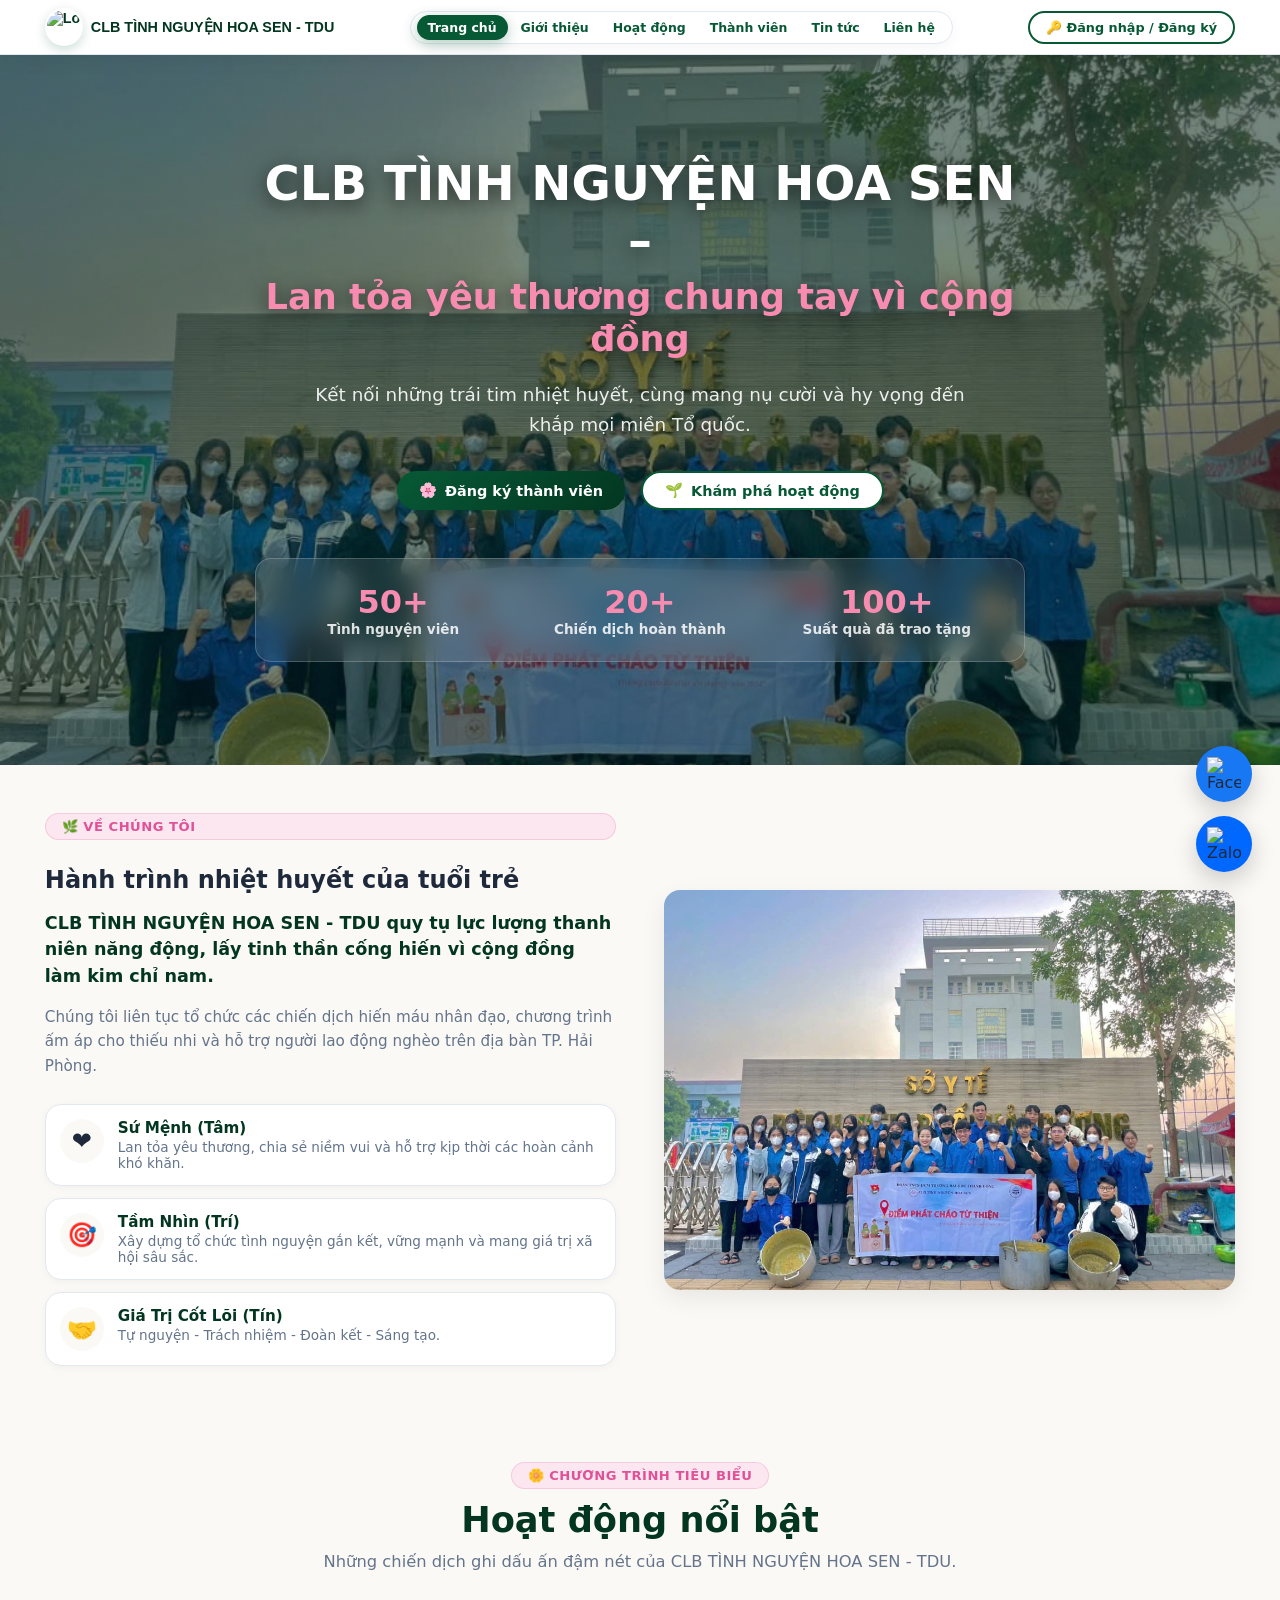
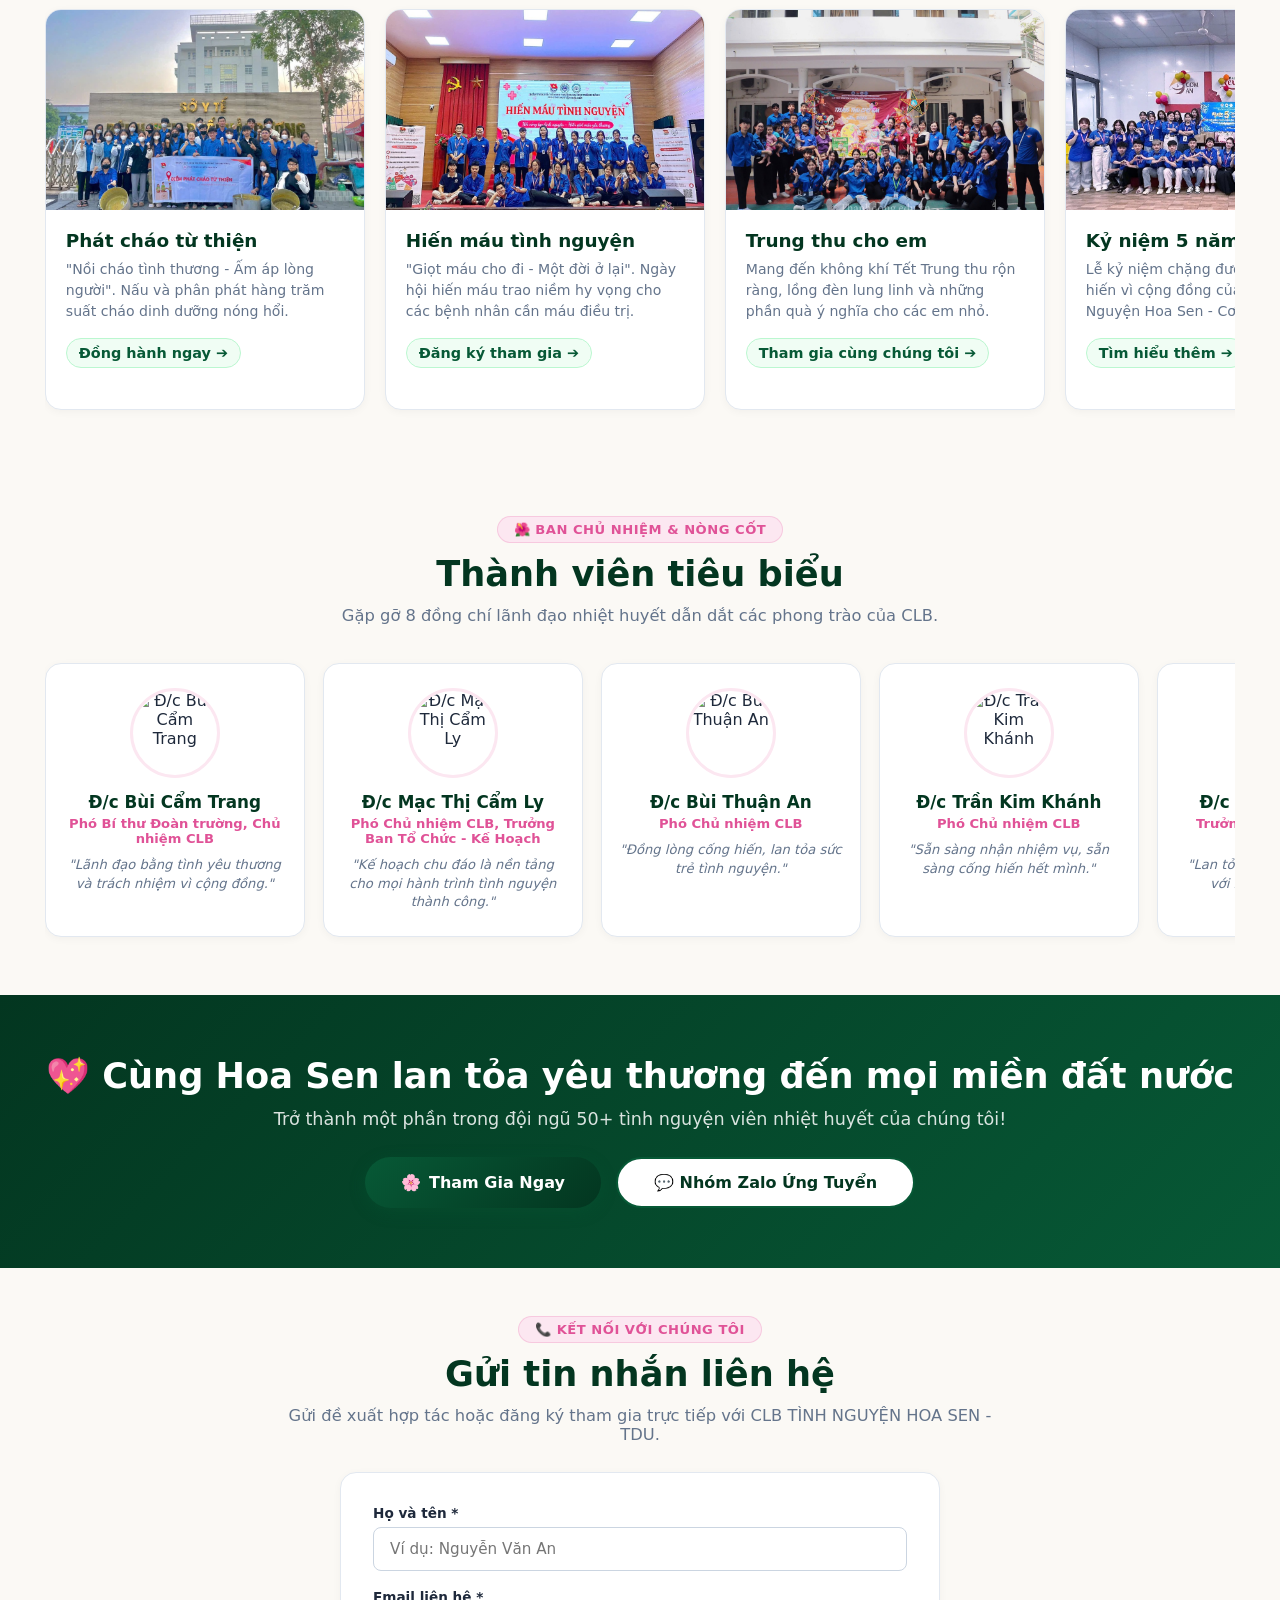
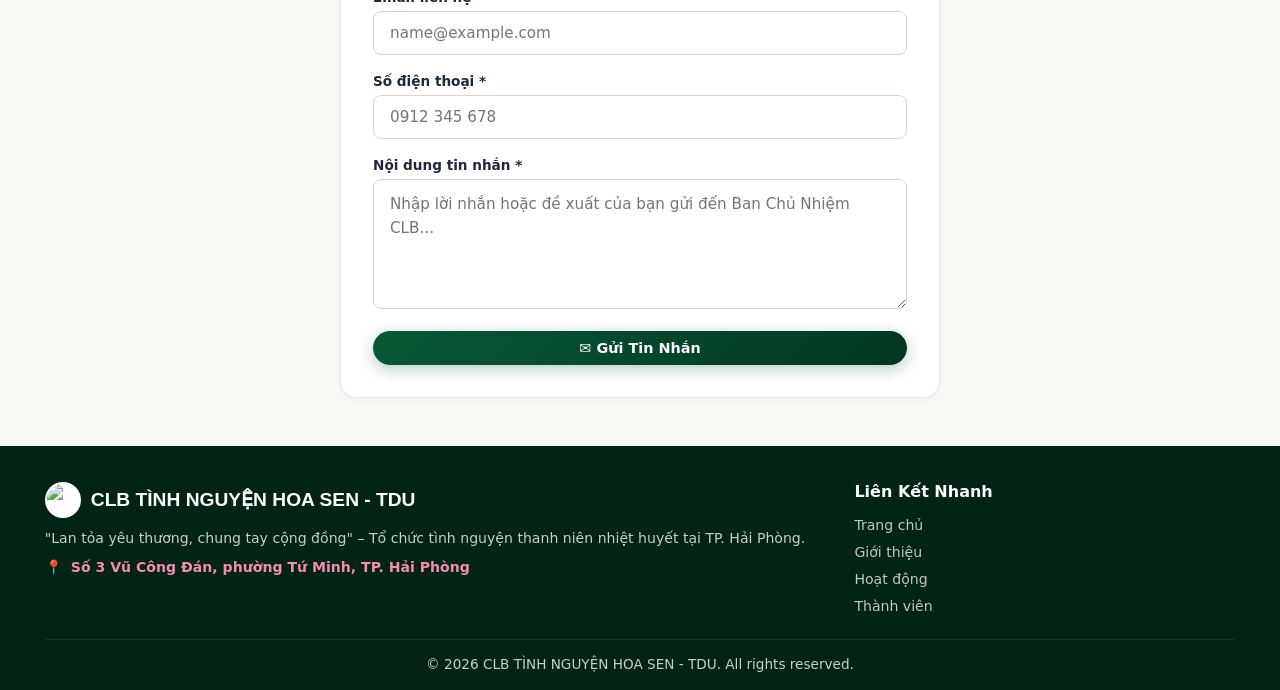
==== index.html @ 6b696013 "Add files via upload" ====
<!DOCTYPE html>
<html lang="vi">
<head>
    <meta charset="UTF-8">
    <meta name="viewport" content="width=device-width, initial-scale=1.0">
    <title>CLB TÌNH NGUYỆN HOA SEN - TDU</title>
    <meta name="description" content="Trang web chính thức của CLB TÌNH NGUYỆN HOA SEN - TDU tại TP. Hải Phòng. Đội ngũ 50+ tình nguyện viên, 20+ chiến dịch hoàn thành, 100+ suất quà trao tặng.">
    <link rel="stylesheet" href="css/style.css">
</head>
<body>

    <!-- ====================================================================
         HEADER (THANH MENU NGANG 100% MÀU TRẮNG TINH KHIẾT)
         ==================================================================== -->
    <header class="header" id="header">
        <div class="container header-container">
            <a href="#hero" class="logo">
                <img src="images/logo.png" alt="Logo CLB Tình Nguyện Hoa Sen" class="logo-img">
                <span class="js-clb-name">CLB TÌNH NGUYỆN HOA SEN - TDU</span>
            </a>

            <!-- Thanh Menu Ngang Màu Trắng Tinh Tế -->
            <nav>
                <ul class="nav-menu">
                    <li><a href="#hero" class="nav-link active">Trang chủ</a></li>
                    <li><a href="#about" class="nav-link">Giới thiệu</a></li>
                    <li><a href="#activities" class="nav-link">Hoạt động</a></li>
                    <li><a href="#members" class="nav-link">Thành viên</a></li>
                    <li><a href="#news" class="nav-link">Tin tức</a></li>
                    <li><a href="#contact" class="nav-link">Liên hệ</a></li>
                    <li class="mobile-login-item" style="display: none;"><a href="javascript:void(0)" class="nav-link js-open-login-modal" style="color: var(--accent-pink);">🔑 Đăng nhập / Đăng ký</a></li>
                </ul>
            </nav>

            <!-- Gộp Nút Đăng nhập góc phải Header -->
            <div class="header-actions">
                <button class="btn btn-secondary" id="openUnifiedLoginBtn">🔑 Đăng nhập / Đăng ký</button>
                <div class="mobile-toggle">☰</div>
            </div>
        </div>
    </header>

    <!-- ====================================================================
         BANNER CHÍNH (HERO CAROUSEL TRƯỢT SANG PHẢI VỚI BỘ 9 ẢNH THỰC TẾ ĐẦY ĐỦ)
         ==================================================================== -->
    <section class="hero" id="hero">
        <div class="banner-carousel">
            <div class="banner-slide active" style="background-image: url('images/banner1.jpg');"></div>
            <div class="banner-slide" style="background-image: url('images/banner2.jpg');"></div>
            <div class="banner-slide" style="background-image: url('images/banner3.jpg');"></div>
            <div class="banner-slide" style="background-image: url('images/banner4.jpg');"></div>
            <div class="banner-slide" style="background-image: url('images/banner5.jpg');"></div>
            <div class="banner-slide" style="background-image: url('images/banner6.jpg');"></div>
            <div class="banner-slide" style="background-image: url('images/banner7.jpg');"></div>
            <div class="banner-slide" style="background-image: url('images/banner8.jpg');"></div>
            <div class="banner-slide" style="background-image: url('images/banner9.jpg');"></div>
        </div>

        <div class="container hero-content">
            <h1 class="hero-title" id="heroTitleDisplay">
                CLB TÌNH NGUYỆN HOA SEN – <span>Lan tỏa yêu thương chung tay vì cộng đồng</span>
            </h1>
            
            <p class="hero-desc" id="heroSubtitleDisplay">
                Kết nối những trái tim nhiệt huyết, cùng mang nụ cười và hy vọng đến khắp mọi miền Tổ quốc.
            </p>

            <div class="hero-actions">
                <button class="btn btn-primary js-open-register">
                    <span>🌸</span> Đăng ký thành viên
                </button>
                <a href="#activities" class="btn btn-secondary">
                    <span>🌱</span> Khám phá hoạt động
                </a>
            </div>

            <!-- Thống kê chính xác -->
            <div class="hero-stats">
                <div class="stat-item">
                    <div class="stat-number" id="statMembersDisplay">50+</div>
                    <div class="stat-label">Tình nguyện viên</div>
                </div>
                <div class="stat-item">
                    <div class="stat-number" id="statCampaignsDisplay">20+</div>
                    <div class="stat-label">Chiến dịch hoàn thành</div>
                </div>
                <div class="stat-item">
                    <div class="stat-number" id="statGiftsDisplay">100+</div>
                    <div class="stat-label">Suất quà đã trao tặng</div>
                </div>
            </div>
        </div>
    </section>

    <!-- ====================================================================
         GIỚI THIỆU CLB (BỘ ẢNH TRƯỢT SANG PHẢI NHƯ BANNER - ĐÃ BỎ LOGO YOUTUBE)
         ==================================================================== -->
    <section class="about" id="about">
        <div class="container">
            <div class="about-grid">
                <div class="about-content">
                    <div class="section-tag">🌿 Về Chúng Tôi</div>
                    <h2 id="aboutTitleDisplay">Hành trình nhiệt huyết của tuổi trẻ</h2>
                    <p class="about-lead" id="aboutLeadDisplay">
                        CLB TÌNH NGUYỆN HOA SEN - TDU quy tụ lực lượng thanh niên năng động, lấy tinh thần cống hiến vì cộng đồng làm kim chỉ nam.
                    </p>
                    <p class="about-text" id="aboutTextDisplay">
                        Chúng tôi liên tục tổ chức các chiến dịch hiến máu nhân đạo, chương trình ấm áp cho thiếu nhi và hỗ trợ người lao động nghèo trên địa bàn TP. Hải Phòng.
                    </p>

                    <div class="values-list" id="aboutValuesList">
                        <div class="value-card">
                            <div class="value-icon">❤️</div>
                            <div>
                                <div class="value-title">Sứ Mệnh (Tâm)</div>
                                <div class="value-desc">Lan tỏa yêu thương, chia sẻ niềm vui và hỗ trợ kịp thời các hoàn cảnh khó khăn.</div>
                            </div>
                        </div>

                        <div class="value-card">
                            <div class="value-icon">🎯</div>
                            <div>
                                <div class="value-title">Tầm Nhìn (Trí)</div>
                                <div class="value-desc">Xây dựng tổ chức tình nguyện gắn kết, vững mạnh và mang giá trị xã hội sâu sắc.</div>
                            </div>
                        </div>

                        <div class="value-card">
                            <div class="value-icon">🤝</div>
                            <div>
                                <div class="value-title">Giá Trị Cốt Lõi (Tín)</div>
                                <div class="value-desc">Tự nguyện - Trách nhiệm - Đoàn kết - Sáng tạo.</div>
                            </div>
                        </div>
                    </div>
                </div>

                <div class="about-media">
                    <div class="media-wrapper">
                        <div class="about-media-slide active" style="background-image: url('images/banner1.jpg');"></div>
                        <div class="about-media-slide" style="background-image: url('images/banner2.jpg');"></div>
                        <div class="about-media-slide" style="background-image: url('images/banner3.jpg');"></div>
                        <div class="about-media-slide" style="background-image: url('images/banner4.jpg');"></div>
                        <div class="about-media-slide" style="background-image: url('images/banner5.jpg');"></div>
                        <div class="about-media-slide" style="background-image: url('images/banner6.jpg');"></div>
                        <div class="about-media-slide" style="background-image: url('images/banner7.jpg');"></div>
                        <div class="about-media-slide" style="background-image: url('images/banner8.jpg');"></div>
                        <div class="about-media-slide" style="background-image: url('images/banner9.jpg');"></div>
                    </div>
                </div>
            </div>
        </div>
    </section>

    <!-- ====================================================================
         HOẠT ĐỘNG NỔI BẬT (TRƯỢT BỎ MŨI TÊN)
         ==================================================================== -->
    <section class="activities" id="activities">
        <div class="container">
            <div class="section-header">
                <div class="section-tag">🌼 Chương Trình Tiêu Biểu</div>
                <h2 class="section-title">Hoạt động nổi bật</h2>
                <p class="section-subtitle">Những chiến dịch ghi dấu ấn đậm nét của CLB TÌNH NGUYỆN HOA SEN - TDU.</p>
            </div>

            <div class="activities-slider-outer">
                <div class="activities-grid-slider" id="activitiesGrid">
                    <div class="activity-card">
                        <div class="card-img-holder">
                            <img src="images/banner1.jpg" alt="Phát cháo từ thiện">
                        </div>
                        <div class="card-body">
                            <h3 class="card-title">Phát cháo từ thiện</h3>
                            <p class="card-text">"Nồi cháo tình thương - Ấm áp lòng người". Nấu và phân phát hàng trăm suất cháo dinh dưỡng nóng hổi.</p>
                            <a href="javascript:void(0)" class="card-link js-open-register">Đồng hành ngay ➔</a>
                        </div>
                    </div>

                    <div class="activity-card">
                        <div class="card-img-holder">
                            <img src="images/banner2.jpg" alt="Hiến máu tình nguyện">
                        </div>
                        <div class="card-body">
                            <h3 class="card-title">Hiến máu tình nguyện</h3>
                            <p class="card-text">"Giọt máu cho đi - Một đời ở lại". Ngày hội hiến máu trao niềm hy vọng cho các bệnh nhân cần máu điều trị.</p>
                            <a href="javascript:void(0)" class="card-link js-open-register">Đăng ký tham gia ➔</a>
                        </div>
                    </div>

                    <div class="activity-card">
                        <div class="card-img-holder">
                            <img src="images/banner3.jpg" alt="Trung thu cho em">
                        </div>
                        <div class="card-body">
                            <h3 class="card-title">Trung thu cho em</h3>
                            <p class="card-text">Mang đến không khí Tết Trung thu rộn ràng, lồng đèn lung linh và những phần quà ý nghĩa cho các em nhỏ.</p>
                            <a href="javascript:void(0)" class="card-link js-open-register">Tham gia cùng chúng tôi ➔</a>
                        </div>
                    </div>

                    <div class="activity-card">
                        <div class="card-img-holder">
                            <img src="images/banner4.jpg" alt="Kỷ niệm 5 năm">
                        </div>
                        <div class="card-body">
                            <h3 class="card-title">Kỷ niệm 5 năm thành lập</h3>
                            <p class="card-text">Lễ kỷ niệm chặng đường 5 năm cống hiến vì cộng đồng của CLB Tình Nguyện Hoa Sen - Cơm An.</p>
                            <a href="javascript:void(0)" class="card-link js-open-register">Tìm hiểu thêm ➔</a>
                        </div>
                    </div>

                    <div class="activity-card">
                        <div class="card-img-holder">
                            <img src="images/banner5.jpg" alt="Hội thảo khoa học">
                        </div>
                        <div class="card-body">
                            <h3 class="card-title">Hội thảo khoa học INCOTEH 2026</h3>
                            <p class="card-text">Đội ngũ tình nguyện viên Hoa Sen hỗ trợ và phục vụ thành công Hội thảo Quốc tế Công nghệ và Sức khỏe số.</p>
                            <a href="javascript:void(0)" class="card-link js-open-register">Xem chi tiết ➔</a>
                        </div>
                    </div>
                </div>
            </div>
        </div>
    </section>

    <!-- ====================================================================
         THÀNH VIÊN CLB (BAN CHỦ NHIỆM - TRƯỢT SANG PHẢI NHƯ BANNER)
         ==================================================================== -->
    <section class="members" id="members">
        <div class="container">
            <div class="section-header">
                <div class="section-tag">🌺 Ban Chủ Nhiệm & Nòng Cốt</div>
                <h2 class="section-title">Thành viên tiêu biểu</h2>
                <p class="section-subtitle">Gặp gỡ 8 đồng chí lãnh đạo nhiệt huyết dẫn dắt các phong trào của CLB.</p>
            </div>

            <div class="slider-wrapper-outer">
                <div class="members-slider" id="membersSlider">
                    <div class="member-card-slide">
                        <div class="member-avatar"><img src="images/pres.jpg" alt="Đ/c Bùi Cẩm Trang"></div>
                        <h3 class="member-name">Đ/c Bùi Cẩm Trang</h3>
                        <div class="member-role">Phó Bí thư Đoàn trường, Chủ nhiệm CLB</div>
                        <p class="member-quote">"Lãnh đạo bằng tình yêu thương và trách nhiệm vì cộng đồng."</p>
                    </div>

                    <div class="member-card-slide">
                        <div class="member-avatar"><img src="images/vpres.jpg" alt="Đ/c Mạc Thị Cẩm Ly"></div>
                        <h3 class="member-name">Đ/c Mạc Thị Cẩm Ly</h3>
                        <div class="member-role">Phó Chủ nhiệm CLB, Trưởng Ban Tổ Chức - Kế Hoạch</div>
                        <p class="member-quote">"Kế hoạch chu đáo là nền tảng cho mọi hành trình tình nguyện thành công."</p>
                    </div>

                    <div class="member-card-slide">
                        <div class="member-avatar"><img src="images/pres.jpg" alt="Đ/c Bùi Thuận An"></div>
                        <h3 class="member-name">Đ/c Bùi Thuận An</h3>
                        <div class="member-role">Phó Chủ nhiệm CLB</div>
                        <p class="member-quote">"Đồng lòng cống hiến, lan tỏa sức trẻ tình nguyện."</p>
                    </div>

                    <div class="member-card-slide">
                        <div class="member-avatar"><img src="images/charity.jpg" alt="Đ/c Trần Kim Khánh"></div>
                        <h3 class="member-name">Đ/c Trần Kim Khánh</h3>
                        <div class="member-role">Phó Chủ nhiệm CLB</div>
                        <p class="member-quote">"Sẵn sàng nhận nhiệm vụ, sẵn sàng cống hiến hết mình."</p>
                    </div>

                    <div class="member-card-slide">
                        <div class="member-avatar"><img src="images/workshop.jpg" alt="Đ/c Lê Thanh Minh"></div>
                        <h3 class="member-name">Đ/c Lê Thanh Minh</h3>
                        <div class="member-role">Trưởng Ban Phong Trào - Truyền Thông</div>
                        <p class="member-quote">"Lan tỏa câu chuyện tử tế đến với hàng triệu trái tim."</p>
                    </div>

                    <div class="member-card-slide">
                        <div class="member-avatar"><img src="images/student.jpg" alt="Đ/c Nguyễn Đức Anh"></div>
                        <h3 class="member-name">Đ/c Nguyễn Đức Anh</h3>
                        <div class="member-role">Trưởng Ban Thể Thao</div>
                        <p class="member-quote">"Rèn luyện thể lực, thắt chặt tinh thần đồng đội nhiệt huyết."</p>
                    </div>

                    <div class="member-card-slide">
                        <div class="member-avatar"><img src="images/env.jpg" alt="Đ/c Trần Thị Nguyên"></div>
                        <h3 class="member-name">Đ/c Trần Thị Nguyên</h3>
                        <div class="member-role">Trưởng Ban Thủ Quỹ - Bán Hàng</div>
                        <p class="member-quote">"Gây quỹ yêu thương từ những sản phẩm nhỏ bé đầy ý nghĩa."</p>
                    </div>

                    <div class="member-card-slide">
                        <div class="member-avatar"><img src="images/vpres.jpg" alt="Đ/c Chu Thị Phúc"></div>
                        <h3 class="member-name">Đ/c Chu Thị Phúc</h3>
                        <div class="member-role">Phụ trách Tài Chính - Ban Thủ Quỹ - Bán Hàng</div>
                        <p class="member-quote">"Minh bạch, cẩn trọng trong từng nguồn quỹ từ thiện."</p>
                    </div>
                </div>
            </div>
        </div>
    </section>

    <!-- ====================================================================
         KÊU GỌI THAM GIA
         ==================================================================== -->
    <section class="cta-banner">
        <div class="container cta-box">
            <h2 class="cta-title">💖 Cùng Hoa Sen lan tỏa yêu thương đến mọi miền đất nước</h2>
            <p class="cta-desc">Trở thành một phần trong đội ngũ 50+ tình nguyện viên nhiệt huyết của chúng tôi!</p>
            <div style="display: flex; gap: 16px; justify-content: center; flex-wrap: wrap;">
                <button class="btn btn-primary btn-cta-lg js-open-register">
                    <span>🌸</span> Tham Gia Ngay
                </button>
                <a href="https://zalo.me/g/jnkxkg639" target="_blank" class="btn btn-secondary btn-cta-lg js-protected-zalo" style="background: #ffffff; color: var(--primary-dark);">
                    💬 Nhóm Zalo Ứng Tuyển
                </a>
            </div>
        </div>
    </section>

    <!-- ====================================================================
         LIÊN HỆ
         ==================================================================== -->
    <section class="contact" id="contact">
        <div class="container">
            <div class="section-header">
                <div class="section-tag">📞 Kết Nối Với Chúng Tôi</div>
                <h2 class="section-title">Gửi tin nhắn liên hệ</h2>
                <p class="section-subtitle">Gửi đề xuất hợp tác hoặc đăng ký tham gia trực tiếp với CLB TÌNH NGUYỆN HOA SEN - TDU.</p>
            </div>

            <div class="contact-grid-single">
                <div class="contact-form-card">
                    <form id="contactForm">
                        <div class="form-group">
                            <label class="form-label" for="contactName">Họ và tên *</label>
                            <input type="text" id="contactName" class="form-input" placeholder="Ví dụ: Nguyễn Văn An" required>
                        </div>

                        <div class="form-group">
                            <label class="form-label" for="contactEmail">Email liên hệ *</label>
                            <input type="email" id="contactEmail" class="form-input" placeholder="name@example.com" required>
                        </div>

                        <div class="form-group">
                            <label class="form-label" for="contactPhone">Số điện thoại *</label>
                            <input type="tel" id="contactPhone" class="form-input" placeholder="0912 345 678" required>
                        </div>

                        <div class="form-group">
                            <label class="form-label" for="contactMessage">Nội dung tin nhắn *</label>
                            <textarea id="contactMessage" name="contactMessage" class="form-textarea" rows="4" placeholder="Nhập lời nhắn hoặc đề xuất của bạn gửi đến Ban Chủ Nhiệm CLB..." required></textarea>
                        </div>

                        <button type="submit" class="btn btn-primary" style="width: 100%;">
                            ✉️ Gửi Tin Nhắn
                        </button>
                    </form>
                </div>
            </div>
        </div>
    </section>

    <!-- ====================================================================
         FOOTER
         ==================================================================== -->
    <footer class="footer">
        <div class="container">
            <div class="footer-grid">
                <div>
                    <div class="footer-logo">
                        <img src="images/logo.png" alt="Logo CLB Tình Nguyện Hoa Sen" class="footer-logo-img">
                        <span class="js-clb-name">CLB TÌNH NGUYỆN HOA SEN - TDU</span>
                    </div>
                    <p style="font-size: 0.88rem; line-height: 1.5;">
                        "Lan tỏa yêu thương, chung tay cộng đồng" – Tổ chức tình nguyện thanh niên nhiệt huyết tại TP. Hải Phòng.
                    </p>
                    <div class="footer-address-box">
                        <span>📍</span>
                        <span class="js-contact-address">Số 3 Vũ Công Đán, phường Tứ Minh, TP. Hải Phòng</span>
                    </div>
                </div>

                <div>
                    <h4 class="footer-heading">Liên Kết Nhanh</h4>
                    <ul class="footer-links">
                        <li><a href="#hero">Trang chủ</a></li>
                        <li><a href="#about">Giới thiệu</a></li>
                        <li><a href="#activities">Hoạt động</a></li>
                        <li><a href="#members">Thành viên</a></li>
                    </ul>
                </div>
            </div>

            <div class="footer-bottom">
                <p>© 2026 CLB TÌNH NGUYỆN HOA SEN - TDU. All rights reserved.</p>
            </div>
        </div>
    </footer>

    <!-- NÚT MẠNG XÃ HỘI TRÒN ĐỘNG CHỨA LOGO FACEBOOK VÀ ZALO CHUẨN XÁC THEO HÌNH ẢNH MẪU -->
    <div class="floating-social-box">
        <!-- LOGO FACEBOOK CHUẨN -->
        <a href="https://www.facebook.com/share/1JYARBM1M1/?mibextid=wwXIfr" target="_blank" class="floating-btn fb js-social-fb" title="Facebook CLB Hoa Sen">
            <img src="images/facebook-logo.svg" alt="Facebook Logo">
            <span class="btn-tooltip">Facebook CLB Hoa Sen</span>
        </a>

        <!-- LOGO ZALO CHUẨN XÁC THEO HÌNH MẪU CHỈ ĐỊNH -->
        <a href="https://zalo.me/g/jnkxkg639" target="_blank" class="floating-btn zalo js-protected-zalo" title="Nhóm Zalo Ứng Tuyển">
            <img src="images/zalo-logo.svg" alt="Zalo Logo">
            <span class="btn-tooltip">Nhóm Zalo Ứng Tuyển CLB</span>
        </a>
    </div>

    <!-- MODAL ĐĂNG NHẬP & ĐĂNG KÝ TÀI KHOẢN -->
    <div class="modal-overlay" id="unifiedLoginModal">
        <div class="modal-box" style="max-width: 440px;">
            <button class="modal-close">&times;</button>
            
            <!-- Tab Switcher -->
            <div style="display: flex; background: #f1f5f9; border-radius: 12px; padding: 4px; margin-bottom: 20px;">
                <button type="button" id="tabLoginBtn" class="account-tab-btn active" style="flex: 1; padding: 8px; font-weight: 700; border: none; border-radius: 8px; cursor: pointer; background: #ffffff; color: var(--primary-dark); box-shadow: 0 2px 6px rgba(0,0,0,0.06);">🔑 Đăng Nhập</button>
                <button type="button" id="tabRegisterAccountBtn" class="account-tab-btn" style="flex: 1; padding: 8px; font-weight: 700; border: none; border-radius: 8px; cursor: pointer; background: transparent; color: var(--text-muted);">📝 Đăng Ký Tài Khoản</button>
            </div>

            <!-- FORM 1: ĐĂNG NHẬP -->
            <form id="unifiedLoginForm">
                <h3 style="font-size: 1.5rem; text-align: center; margin-bottom: 6px;">🔑 Đăng Nhập Hệ Thống</h3>
                <p style="color: var(--text-muted); font-size: 0.85rem; text-align: center; margin-bottom: 20px;">Nhập tài khoản để gửi đơn đăng ký hoặc truy cập Zalo</p>

                <div class="form-group">
                    <label class="form-label">Tên đăng nhập hoặc Email / SĐT *</label>
                    <input type="text" id="accountUser" class="form-input" placeholder="Tên đăng nhập / SĐT..." required>
                </div>
                <div class="form-group" style="margin-bottom: 24px;">
                    <label class="form-label">Mật khẩu *</label>
                    <input type="password" id="accountPass" class="form-input" placeholder="Mật khẩu..." required>
                </div>
                <button type="submit" class="btn btn-primary" style="width: 100%;">🔑 Đăng Nhập Ngay</button>
            </form>

            <!-- FORM 2: ĐĂNG KÝ TÀI KHOẢN MỚI (CẦN TÊN & MẬT KHẨU) -->
            <form id="unifiedCreateAccountForm" style="display: none;">
                <h3 style="font-size: 1.5rem; text-align: center; margin-bottom: 6px;">📝 Đăng Ký Tài Khoản Mới</h3>
                <p style="color: var(--text-muted); font-size: 0.85rem; text-align: center; margin-bottom: 20px;">Tạo tài khoản cá nhân với Họ tên và Mật khẩu</p>

                <div class="form-group">
                    <label class="form-label">Họ và tên người dùng *</label>
                    <input type="text" id="newAccFullName" class="form-input" placeholder="Ví dụ: Nguyễn Văn An" required>
                </div>
                <div class="form-group">
                    <label class="form-label">Tên đăng nhập / Số điện thoại *</label>
                    <input type="text" id="newAccUser" class="form-input" placeholder="Tên đăng nhập hoặc 0912..." required>
                </div>
                <div class="form-group">
                    <label class="form-label">Mật khẩu *</label>
                    <input type="password" id="newAccPass" class="form-input" placeholder="Nhập mật khẩu tự chọn..." required>
                </div>
                <div class="form-group" style="margin-bottom: 24px;">
                    <label class="form-label">Xác nhận mật khẩu *</label>
                    <input type="password" id="newAccPassConfirm" class="form-input" placeholder="Nhập lại mật khẩu..." required>
                </div>
                <button type="submit" class="btn btn-primary" style="width: 100%;">✨ Đăng Ký Tài Khoản</button>
            </form>
        </div>
    </div>

    <!-- MODAL REGISTRATION (ĐÃ BỎ Ô BAN MONG MUỐN, THÊM BANNER ZALO NỔI BẬT) -->
    <div class="modal-overlay" id="registerModal">
        <div class="modal-box">
            <button class="modal-close">&times;</button>
            <h3 style="font-size: 1.8rem; margin-bottom: 4px;">🌸 Đơn Đăng Ký Tình Nguyện Viên</h3>
            <p style="color: var(--text-muted); margin-bottom: 16px;">Gia nhập gia đình CLB TÌNH NGUYỆN HOA SEN - TDU!</p>

            <!-- Banner Zalo Link Nổi Bật -->
            <div style="background: #eff6ff; border: 1.5px solid #93c5fd; border-radius: 12px; padding: 12px 16px; margin-bottom: 20px; display: flex; align-items: center; justify-content: space-between; gap: 12px; flex-wrap: wrap;">
                <div style="font-size: 0.88rem; color: #1e3a8a; font-weight: 700;">
                    💬 Hoặc tham gia trao đổi trực tiếp:
                </div>
                <a href="https://zalo.me/g/jnkxkg639" target="_blank" class="btn btn-primary js-protected-zalo" style="padding: 6px 14px; font-size: 0.85rem; background: #0068ff; box-shadow: 0 4px 12px rgba(0,104,255,0.3);">
                    👉 Nhóm Zalo Ứng Tuyển
                </a>
            </div>

            <form id="registerForm">
                <div class="form-group">
                    <label class="form-label">Họ và tên *</label>
                    <input type="text" id="regName" class="form-input" placeholder="Ví dụ: Nguyễn Văn An" required>
                </div>
                <div style="display: grid; grid-template-columns: 1fr 1fr; gap: 14px;">
                    <div class="form-group">
                        <label class="form-label">Mã sinh viên</label>
                        <input type="text" id="regStudentId" class="form-input" placeholder="SV2026">
                    </div>
                    <div class="form-group">
                        <label class="form-label">Số điện thoại *</label>
                        <input type="tel" id="regPhone" class="form-input" placeholder="0912 345 678" required>
                    </div>
                </div>
                <div class="form-group">
                    <label class="form-label">Email *</label>
                    <input type="email" id="regEmail" class="form-input" placeholder="an@email.com" required>
                </div>
                <div class="form-group">
                    <label class="form-label">Trường / Chuyên ngành</label>
                    <input type="text" id="regUniversity" class="form-input" placeholder="Trường ĐH Hải Phòng...">
                </div>
                <div class="form-group">
                    <label class="form-label">Ghi chú / Đề xuất</label>
                    <textarea id="regMotivation" class="form-textarea" style="min-height: 90px;" placeholder="Ghi chú thêm về bản thân hoặc nguyện vọng..."></textarea>
                </div>
                <button type="submit" class="btn btn-primary" style="width: 100%;">🌸 Gửi Đăng Ký (Gửi Ban Chủ Nhiệm)</button>
            </form>
        </div>
    </div>

    <script src="js/main.js"></script>
</body>
</html>
---- css/style.css ----
/* ====================================================================
   CLB TÌNH NGUYỆN HOA SEN - MASTER CSS SYSTEM (FIXED STICKY ADMIN SIDEBAR)
   ==================================================================== */

:root {
    --primary: #075936;
    --primary-light: #0d8a54;
    --primary-dark: #033620;
    --accent-pink: #e05297;
    --accent-pink-soft: #fce7f1;
    --accent-yellow: #f59e0b;
    --bg-light: #fbf9f5;
    --text-dark: #1e293b;
    --text-muted: #64748b;
    --white: #ffffff;
    --shadow-sm: 0 2px 8px rgba(0, 0, 0, 0.04);
    --shadow-md: 0 8px 24px rgba(0, 0, 0, 0.08);
    --shadow-lg: 0 16px 40px rgba(0, 0, 0, 0.12);
    --radius-sm: 8px;
    --radius-md: 16px;
    --radius-lg: 24px;
    --radius-full: 9999px;
    --transition: all 0.25s cubic-bezier(0.16, 1, 0.3, 1);
}

* {
    margin: 0;
    padding: 0;
    box-sizing: border-box;
    -webkit-tap-highlight-color: transparent;
}

html {
    scroll-behavior: smooth;
    font-family: 'Inter', system-ui, -apple-system, sans-serif;
    color: var(--text-dark);
    background-color: var(--bg-light);
}

body {
    overflow-x: hidden;
}

a { text-decoration: none; color: inherit; transition: var(--transition); touch-action: manipulation; }
button, input, select, textarea { font-family: inherit; touch-action: manipulation; }

/* CÁCH LỀ 2 BÊN NGHỆ THUẬT LÂN CẬN 2CM LỰA CHỌN LINH HOẠT */
.container { max-width: 100%; margin: 0 auto; padding: 0 max(16px, min(2cm, 3.5vw)); }

/* NGĂN CÁCH CÁC DANH MỤC */
section { margin: 0 !important; padding: 48px 0; border: none; }
.section-header { text-align: center; max-width: 720px; margin: 0 auto 28px auto; }
.section-tag { display: inline-flex; align-items: center; gap: 8px; padding: 5px 16px; background: var(--accent-pink-soft); color: var(--accent-pink); border-radius: var(--radius-full); font-size: 0.82rem; font-weight: 700; letter-spacing: 0.5px; text-transform: uppercase; margin-bottom: 10px; border: 1px solid rgba(224, 82, 151, 0.2); }
.section-title { font-size: 2.2rem; font-weight: 800; margin-bottom: 12px; color: var(--primary-dark); }
.section-subtitle { font-size: 1.02rem; color: var(--text-muted); }

/* PURE WHITE HEADER NAVBAR - STRICTLY 1 SINGLE HORIZONTAL LINE */
.header {
    position: fixed;
    top: 0;
    left: 0;
    width: 100%;
    z-index: 1000;
    padding: 8px 0;
    background: #ffffff !important;
    box-shadow: 0 4px 20px rgba(0, 0, 0, 0.06);
    border-bottom: 1px solid #e2e8f0;
    transition: var(--transition);
}

.header.scrolled {
    background: #ffffff !important;
    box-shadow: 0 4px 24px rgba(0, 0, 0, 0.08);
    padding: 6px 0;
}

.header-container {
    display: flex;
    align-items: center;
    justify-content: space-between;
    flex-wrap: nowrap;
    white-space: nowrap;
    gap: 12px;
    padding-left: max(16px, min(2cm, 3.5vw));
    padding-right: max(16px, min(2cm, 3.5vw));
    max-width: 100%;
    width: 100%;
}

.logo {
    display: flex;
    align-items: center;
    gap: 8px;
    font-family: 'Outfit', sans-serif;
    font-weight: 800;
    font-size: clamp(0.9rem, 1.1vw, 1.15rem);
    color: var(--primary-dark);
    white-space: nowrap;
    flex-shrink: 0;
}

.logo-img {
    width: 38px;
    height: 38px;
    object-fit: contain;
    border-radius: 50%;
    background: #ffffff;
    padding: 2px;
    box-shadow: 0 4px 12px rgba(7, 89, 54, 0.2);
    transition: var(--transition);
}

.logo:hover .logo-img { transform: scale(1.08) rotate(5deg); }

/* Pure White Menu Container - 1 Single Horizontal Line */
.nav-menu {
    display: flex;
    align-items: center;
    gap: 2px;
    list-style: none;
    background: #ffffff !important;
    padding: 3px 6px;
    border-radius: var(--radius-full);
    border: 1.5px solid #e2e8f0;
    box-shadow: 0 4px 16px rgba(0, 0, 0, 0.04);
    flex-wrap: nowrap;
    white-space: nowrap;
}

.nav-link {
    font-weight: 700;
    font-size: clamp(0.78rem, 0.9vw, 0.88rem);
    color: var(--primary);
    padding: 5px 11px;
    border-radius: var(--radius-full);
    transition: var(--transition);
    display: block;
    white-space: nowrap;
}

.nav-link:hover, .nav-link.active {
    background: var(--primary);
    color: #ffffff !important;
    box-shadow: 0 4px 14px rgba(7, 89, 54, 0.3);
}

.header-actions {
    display: flex;
    align-items: center;
    gap: 8px;
    flex-shrink: 0;
    white-space: nowrap;
    z-index: 10;
}

.header-actions .btn {
    padding: 7px 16px;
    font-size: clamp(0.8rem, 0.88vw, 0.88rem);
}

/* BUTTON ACTIVE PRESS ANIMATION (RESPONSIVE 1-TOUCH) */
.btn { 
    display: inline-flex; 
    align-items: center; 
    justify-content: center; 
    gap: 8px; 
    padding: 9px 22px; 
    font-size: 0.9rem; 
    font-weight: 700; 
    border-radius: var(--radius-full); 
    border: none; 
    cursor: pointer; 
    transition: var(--transition); 
    white-space: nowrap; 
    user-select: none;
    touch-action: manipulation;
    will-change: transform;
}

.btn:active {
    transform: scale(0.95) !important;
}

.btn-primary { background: linear-gradient(135deg, var(--primary) 0%, var(--primary-dark) 100%); color: #ffffff; box-shadow: 0 4px 16px rgba(7, 89, 54, 0.3); }
.btn-primary:hover { transform: translateY(-2px); box-shadow: 0 8px 24px rgba(7, 89, 54, 0.4); }
.btn-secondary { background: #ffffff; color: var(--primary); border: 2px solid var(--primary); }
.btn-secondary:hover { background: var(--primary); color: #ffffff; }

.mobile-toggle { display: none; font-size: 1.5rem; cursor: pointer; color: var(--primary-dark); }

/* HERO CAROUSEL */
.hero {
    position: relative;
    min-height: 85vh;
    display: flex;
    align-items: center;
    padding-top: 100px;
    overflow: hidden;
    background: #032415;
}

.banner-carousel {
    position: absolute;
    top: 0;
    left: 0;
    width: 100%;
    height: 100%;
    z-index: 1;
}

.banner-slide {
    position: absolute;
    top: 0;
    left: 0;
    width: 100%;
    height: 100%;
    background-size: cover;
    background-position: center;
    opacity: 0;
    transform: scale(1.05);
    transition: opacity 1.2s ease-in-out, transform 1.2s ease-in-out;
}

.banner-slide.active {
    opacity: 0.45;
    transform: scale(1);
}

.hero-content {
    position: relative;
    z-index: 2;
    color: #ffffff;
    max-width: 860px;
    margin: 0 auto;
    text-align: center;
}

.hero-title {
    font-size: 3rem;
    font-weight: 800;
    line-height: 1.2;
    margin-bottom: 20px;
    text-shadow: 0 4px 20px rgba(0, 0, 0, 0.6);
}

.hero-title span {
    color: #f78bb0;
    display: block;
    font-size: 2.2rem;
    font-weight: 700;
    margin-top: 6px;
}

.hero-desc {
    font-size: 1.15rem;
    line-height: 1.6;
    margin-bottom: 32px;
    color: rgba(255, 255, 255, 0.9);
    max-width: 700px;
    margin-left: auto;
    margin-right: auto;
}

.hero-actions {
    display: flex;
    gap: 16px;
    justify-content: center;
    margin-bottom: 48px;
}

.hero-stats {
    display: grid;
    grid-template-columns: repeat(3, 1fr);
    gap: 20px;
    background: rgba(255, 255, 255, 0.1);
    backdrop-filter: blur(12px);
    padding: 24px;
    border-radius: var(--radius-md);
    border: 1px solid rgba(255, 255, 255, 0.2);
}

.stat-number {
    font-size: 2rem;
    font-weight: 800;
    color: #f78bb0;
}

.stat-label {
    font-size: 0.85rem;
    color: rgba(255, 255, 255, 0.85);
    font-weight: 600;
}

/* ABOUT SECTION CAROUSEL */
.about-grid {
    display: grid;
    grid-template-columns: 1fr 1fr;
    gap: 48px;
    align-items: center;
}

.about-content {
    display: flex;
    flex-direction: column;
    gap: 16px;
}

.about-lead { font-size: 1.1rem; font-weight: 700; color: var(--primary-dark); line-height: 1.5; }
.about-text { font-size: 0.95rem; color: var(--text-muted); line-height: 1.6; }

.values-list {
    display: flex;
    flex-direction: column;
    gap: 12px;
    margin-top: 10px;
}

.value-card {
    display: flex;
    align-items: flex-start;
    gap: 14px;
    padding: 14px;
    background: #ffffff;
    border-radius: var(--radius-md);
    box-shadow: var(--shadow-sm);
    border: 1px solid #e2e8f0;
}

.value-icon {
    font-size: 1.5rem;
    background: var(--bg-light);
    width: 44px;
    height: 44px;
    border-radius: 50%;
    display: flex;
    align-items: center;
    justify-content: center;
    flex-shrink: 0;
}

.value-title { font-weight: 700; color: var(--primary-dark); font-size: 0.95rem; }
.value-desc { font-size: 0.85rem; color: var(--text-muted); margin-top: 2px; }

.about-media {
    position: relative;
    border-radius: var(--radius-md);
    overflow: hidden;
    height: 400px;
    box-shadow: var(--shadow-md);
}

.media-wrapper {
    width: 100%;
    height: 100%;
    position: relative;
}

.about-media-slide {
    position: absolute;
    top: 0;
    left: 0;
    width: 100%;
    height: 100%;
    background-size: cover;
    background-position: center;
    opacity: 0;
    transition: opacity 1s ease-in-out;
}

.about-media-slide.active { opacity: 1; }

/* ACTIVITIES SLIDER */
.activities-slider-outer {
    overflow: hidden;
    padding: 10px 0;
}

.activities-grid-slider {
    display: flex;
    gap: 20px;
    transition: transform 0.6s ease-in-out;
}

.activity-card {
    min-width: 320px;
    width: 320px;
    background: #ffffff;
    border-radius: var(--radius-md);
    overflow: hidden;
    box-shadow: var(--shadow-sm);
    border: 1px solid #e2e8f0;
    transition: var(--transition);
}

.activity-card:hover {
    transform: translateY(-6px);
    box-shadow: var(--shadow-md);
}

.card-img-holder {
    height: 200px;
    overflow: hidden;
}

.card-img-holder img {
    width: 100%;
    height: 100%;
    object-fit: cover;
    transition: var(--transition);
}

.activity-card:hover .card-img-holder img { transform: scale(1.08); }
.card-body { padding: 20px; }
.card-title { font-size: 1.15rem; font-weight: 700; margin-bottom: 8px; color: var(--primary-dark); }
.card-text { font-size: 0.88rem; color: var(--text-muted); line-height: 1.5; margin-bottom: 16px; }

.card-link { 
    font-weight: 700; 
    font-size: 0.9rem; 
    color: var(--primary); 
    display: inline-flex; 
    align-items: center; 
    gap: 6px; 
    cursor: pointer !important;
    user-select: none;
    touch-action: manipulation;
    padding: 6px 12px;
    border-radius: 20px;
    background: #f0fdf4;
    border: 1px solid #bbf7d0;
    transition: var(--transition);
}

.card-link:hover {
    background: var(--primary);
    color: #ffffff !important;
    transform: translateX(4px);
}

.card-link:active {
    transform: scale(0.94) !important;
}

/* MEMBERS SLIDER */
.slider-wrapper-outer { overflow: hidden; padding: 10px 0; }
.members-slider { display: flex; gap: 18px; transition: transform 0.6s ease-in-out; }
.member-card-slide { min-width: 260px; width: 260px; background: #ffffff; padding: 24px 18px; border-radius: var(--radius-md); border: 1px solid #e2e8f0; text-align: center; box-shadow: var(--shadow-sm); }
.member-avatar { width: 90px; height: 90px; border-radius: 50%; margin: 0 auto 14px auto; overflow: hidden; border: 3px solid var(--accent-pink-soft); }
.member-avatar img { width: 100%; height: 100%; object-fit: cover; }
.member-name { font-size: 1.05rem; font-weight: 700; color: var(--primary-dark); margin-bottom: 4px; }
.member-role { font-size: 0.82rem; font-weight: 600; color: var(--accent-pink); margin-bottom: 10px; }
.member-quote { font-size: 0.82rem; font-style: italic; color: var(--text-muted); line-height: 1.4; }

/* CTA BANNER */
.cta-banner { background: linear-gradient(135deg, var(--primary-dark) 0%, var(--primary) 100%); padding: 60px 0; color: #ffffff; text-align: center; }
.cta-title { font-size: 2.2rem; font-weight: 800; margin-bottom: 12px; }
.cta-desc { font-size: 1.1rem; color: rgba(255, 255, 255, 0.85); margin-bottom: 28px; }
.btn-cta-lg { padding: 14px 36px; font-size: 1rem; }

/* CONTACT & FORM FOCUS STYLING */
.contact-grid-single { max-width: 600px; margin: 0 auto; position: relative; z-index: 10; }
.contact-form-card { background: #ffffff; padding: 32px; border-radius: var(--radius-md); border: 1px solid #e2e8f0; box-shadow: var(--shadow-sm); position: relative; z-index: 10; }
.form-group { margin-bottom: 18px; text-align: left; position: relative; z-index: 10; }
.form-label { display: block; font-size: 0.85rem; font-weight: 700; margin-bottom: 6px; color: var(--text-dark); }
.form-input, .form-textarea, .form-select { 
    width: 100%; 
    padding: 12px 16px; 
    border: 1.5px solid #cbd5e1; 
    border-radius: var(--radius-sm); 
    font-size: 0.95rem; 
    color: #1e293b !important;
    background-color: #ffffff !important;
    transition: var(--transition); 
    cursor: text !important;
    pointer-events: auto !important;
    position: relative;
    z-index: 10;
}
.form-input:focus, .form-textarea:focus, .form-select:focus { 
    border-color: var(--primary) !important; 
    outline: none !important; 
    box-shadow: 0 0 0 4px rgba(7, 89, 54, 0.18) !important; 
    background-color: #ffffff !important;
}
.form-textarea { 
    min-height: 130px !important; 
    resize: vertical !important; 
    line-height: 1.6 !important;
}

/* FLOATING SOCIAL BUTTONS */
.floating-social-box { position: fixed; bottom: 28px; right: 28px; z-index: 999; display: flex; flex-direction: column; gap: 14px; }
.floating-btn { width: 56px; height: 56px; border-radius: 50%; display: flex; align-items: center; justify-content: center; box-shadow: 0 8px 24px rgba(0,0,0,0.2); transition: var(--transition); position: relative; }
.floating-btn img { width: 34px; height: 34px; object-fit: contain; }
.floating-btn.fb { background: #1877f2; animation: pulseGlowFb 2s infinite; }
.floating-btn.zalo { background: #0068ff; animation: pulseGlowZalo 2s infinite; }
.floating-btn:hover { transform: scale(1.12) translateY(-4px); }

.btn-tooltip {
    position: absolute;
    right: 68px;
    top: 50%;
    transform: translateY(-50%);
    background: rgba(15, 23, 42, 0.9);
    color: #ffffff;
    padding: 6px 12px;
    border-radius: 8px;
    font-size: 0.8rem;
    font-weight: 600;
    white-space: nowrap;
    opacity: 0;
    pointer-events: none;
    transition: var(--transition);
}

.floating-btn:hover .btn-tooltip { opacity: 1; right: 74px; }

@keyframes pulseGlowFb { 0% { box-shadow: 0 0 0 0 rgba(24, 119, 242, 0.6); } 70% { box-shadow: 0 0 0 16px rgba(24, 119, 242, 0); } 100% { box-shadow: 0 0 0 0 rgba(24, 119, 242, 0); } }
@keyframes pulseGlowZalo { 0% { box-shadow: 0 0 0 0 rgba(0, 104, 255, 0.6); } 70% { box-shadow: 0 0 0 16px rgba(0, 104, 255, 0); } 100% { box-shadow: 0 0 0 0 rgba(0, 104, 255, 0); } }

/* FOOTER */
.footer { background: #022415; color: rgba(255, 255, 255, 0.78); padding: 36px 0 18px 0; }
.footer-grid { display: grid; grid-template-columns: 2fr 1fr; gap: 48px; margin-bottom: 24px; }
.footer-logo { display: flex; align-items: center; gap: 10px; font-family: 'Outfit', sans-serif; font-size: 1.2rem; font-weight: 800; color: #ffffff; margin-bottom: 10px; }
.footer-logo-img { width: 36px; height: 36px; object-fit: contain; border-radius: 50%; background: #ffffff; padding: 2px; }
.footer-address-box { display: flex; align-items: flex-start; gap: 8px; margin-top: 10px; color: #f78bb0; font-size: 0.88rem; font-weight: 600; text-wrap: pretty; }
.footer-heading { font-size: 1rem; font-weight: 700; color: #ffffff; margin-bottom: 14px; }
.footer-links { list-style: none; display: flex; flex-direction: column; gap: 8px; }
.footer-links a { color: rgba(255, 255, 255, 0.75); font-size: 0.88rem; }
.footer-bottom { padding-top: 16px; border-top: 1px solid rgba(255, 255, 255, 0.08); text-align: center; font-size: 0.85rem; }

/* GPU ACCELERATED SMOOTH MODALS */
.modal-overlay { 
    position: fixed; 
    top: 0; 
    left: 0; 
    width: 100%; 
    height: 100%; 
    background: rgba(0, 0, 0, 0.65); 
    backdrop-filter: blur(8px); 
    z-index: 2000; 
    display: flex; 
    align-items: center; 
    justify-content: center; 
    opacity: 0; 
    visibility: hidden;
    pointer-events: none; 
    transition: opacity 0.25s cubic-bezier(0.16, 1, 0.3, 1), visibility 0.25s cubic-bezier(0.16, 1, 0.3, 1); 
    padding: 20px; 
    will-change: opacity, visibility;
}

.modal-overlay.active { 
    opacity: 1; 
    visibility: visible;
    pointer-events: auto; 
}

.modal-box { 
    background: #ffffff; 
    width: 100%; 
    max-width: 560px; 
    max-height: 90vh; 
    overflow-y: auto; 
    border-radius: var(--radius-md); 
    padding: 30px; 
    position: relative; 
    transform: scale(0.94) translateY(12px); 
    transition: transform 0.25s cubic-bezier(0.16, 1, 0.3, 1), opacity 0.25s cubic-bezier(0.16, 1, 0.3, 1); 
    box-shadow: var(--shadow-lg); 
    will-change: transform, opacity;
}

.modal-overlay.active .modal-box { 
    transform: scale(1) translateY(0); 
}

.modal-close { position: absolute; top: 18px; right: 18px; width: 32px; height: 32px; background: var(--bg-light); border: none; border-radius: 50%; font-size: 1.1rem; cursor: pointer; display: flex; align-items: center; justify-content: center; }

/* ADMIN PAGE STYLES - STICKY PINNED LEFT SIDEBAR MENU */
.admin-body { 
    display: flex; 
    min-height: 100vh; 
    background: #f6f3ee; 
    font-family: 'Inter', sans-serif; 
    color: #1e293b; 
    align-items: stretch;
}

.admin-sidebar { 
    width: 260px; 
    background: #1a0f14; 
    color: #ffffff; 
    flex-shrink: 0; 
    display: flex; 
    flex-direction: column; 
    padding: 24px 0; 
    position: sticky;
    top: 0;
    height: 100vh;
    overflow-y: auto;
    z-index: 100;
    box-shadow: 4px 0 20px rgba(0, 0, 0, 0.15);
}

.admin-brand { padding: 0 24px 24px 24px; border-bottom: 1px solid rgba(255,255,255,0.08); margin-bottom: 20px; }
.admin-brand-title { font-family: 'Outfit', sans-serif; font-size: 1.25rem; font-weight: 800; color: #f78bb0; }
.admin-nav { list-style: none; display: flex; flex-direction: column; gap: 4px; }
.admin-nav-item { padding: 14px 24px; color: rgba(255,255,255,0.7); display: flex; align-items: center; gap: 14px; font-weight: 600; font-size: 0.95rem; cursor: pointer; transition: var(--transition); }
.admin-nav-item:hover, .admin-nav-item.active { background: rgba(255,255,255,0.08); color: #f78bb0; border-left: 4px solid var(--accent-pink); }

.admin-main { 
    flex-grow: 1; 
    padding: 32px 40px; 
    min-height: 100vh;
    overflow-y: auto; 
}

.admin-topbar { display: flex; justify-content: space-between; align-items: center; margin-bottom: 32px; }
.admin-page-title { font-size: 1.8rem; font-weight: 800; color: #1e293b; }
.server-status { display: flex; align-items: center; gap: 8px; font-size: 0.88rem; font-weight: 600; color: #64748b; background: #ffffff; padding: 8px 16px; border-radius: 20px; box-shadow: 0 2px 8px rgba(0,0,0,0.04); }
.admin-card { background: #ffffff; border-radius: 18px; padding: 32px; box-shadow: 0 4px 20px rgba(0,0,0,0.03); margin-bottom: 32px; }
.admin-card-header { display: flex; justify-content: space-between; align-items: center; margin-bottom: 24px; }
.admin-card-title { font-size: 1.3rem; font-weight: 800; color: #1e293b; }

.admin-table { width: 100%; border-collapse: collapse; text-align: left; font-size: 0.92rem; }
.admin-table th { background: #faf8f5; padding: 14px 18px; font-weight: 700; color: #64748b; font-size: 0.82rem; text-transform: uppercase; border-bottom: 1px solid #e2e8f0; }
.admin-table td { padding: 16px 18px; border-bottom: 1px solid #f1f5f9; vertical-align: middle; }
.status-badge { padding: 4px 12px; border-radius: 14px; font-size: 0.8rem; font-weight: 700; display: inline-block; }
.status-badge.in-stock { background: #dcfce7; color: #166534; }
.status-badge.hidden { background: #fee2e2; color: #991b1b; }
.status-badge.status-sale { background: #fef3c7; color: #92400e; }

.btn-action-edit { background: #ffffff; border: 1.5px solid #cbd5e1; border-radius: 20px; padding: 6px 16px; font-weight: 700; font-size: 0.82rem; cursor: pointer; margin-right: 6px; }
.btn-action-hide { background: #991b1b; color: #ffffff; border: none; border-radius: 20px; padding: 6px 16px; font-weight: 700; font-size: 0.82rem; cursor: pointer; }
.btn-action-delete { background: #ef4444; color: #ffffff; border: none; border-radius: 20px; padding: 6px 16px; font-weight: 700; font-size: 0.82rem; cursor: pointer; }
.btn-action-add { background: #230b17; color: #ffffff; border-radius: 24px; padding: 10px 22px; font-weight: 700; border: none; cursor: pointer; }

/* TOAST */
.toast-container { position: fixed; bottom: 24px; right: 24px; z-index: 3000; display: flex; flex-direction: column; gap: 10px; }
.toast { background: #ffffff; border-left: 4px solid var(--primary); padding: 14px 18px; border-radius: var(--radius-sm); box-shadow: var(--shadow-lg); display: flex; align-items: center; gap: 12px; min-width: 280px; }
.toast.success { border-left-color: #10b981; }

@media (max-width: 992px) {
    .container { padding: 0 20px; }
    .about-grid { grid-template-columns: 1fr; }
    .footer-grid { grid-template-columns: 1fr; }
    .hero-title { font-size: 2.4rem; }
    .admin-body { flex-direction: column; }
    .admin-sidebar { width: 100%; height: auto; position: relative; }
}
@media (max-width: 768px) {
    .container { padding: 0 16px; }
    .nav-menu { position: fixed; top: 60px; left: -100%; width: 100%; height: calc(100vh - 60px); background: #ffffff; flex-direction: column; justify-content: center; transition: var(--transition); border-radius: 0; gap: 16px; padding: 24px; }
    .nav-menu.active { left: 0; }
    .mobile-toggle { display: block; }
    .hero-stats { grid-template-columns: 1fr; }
}
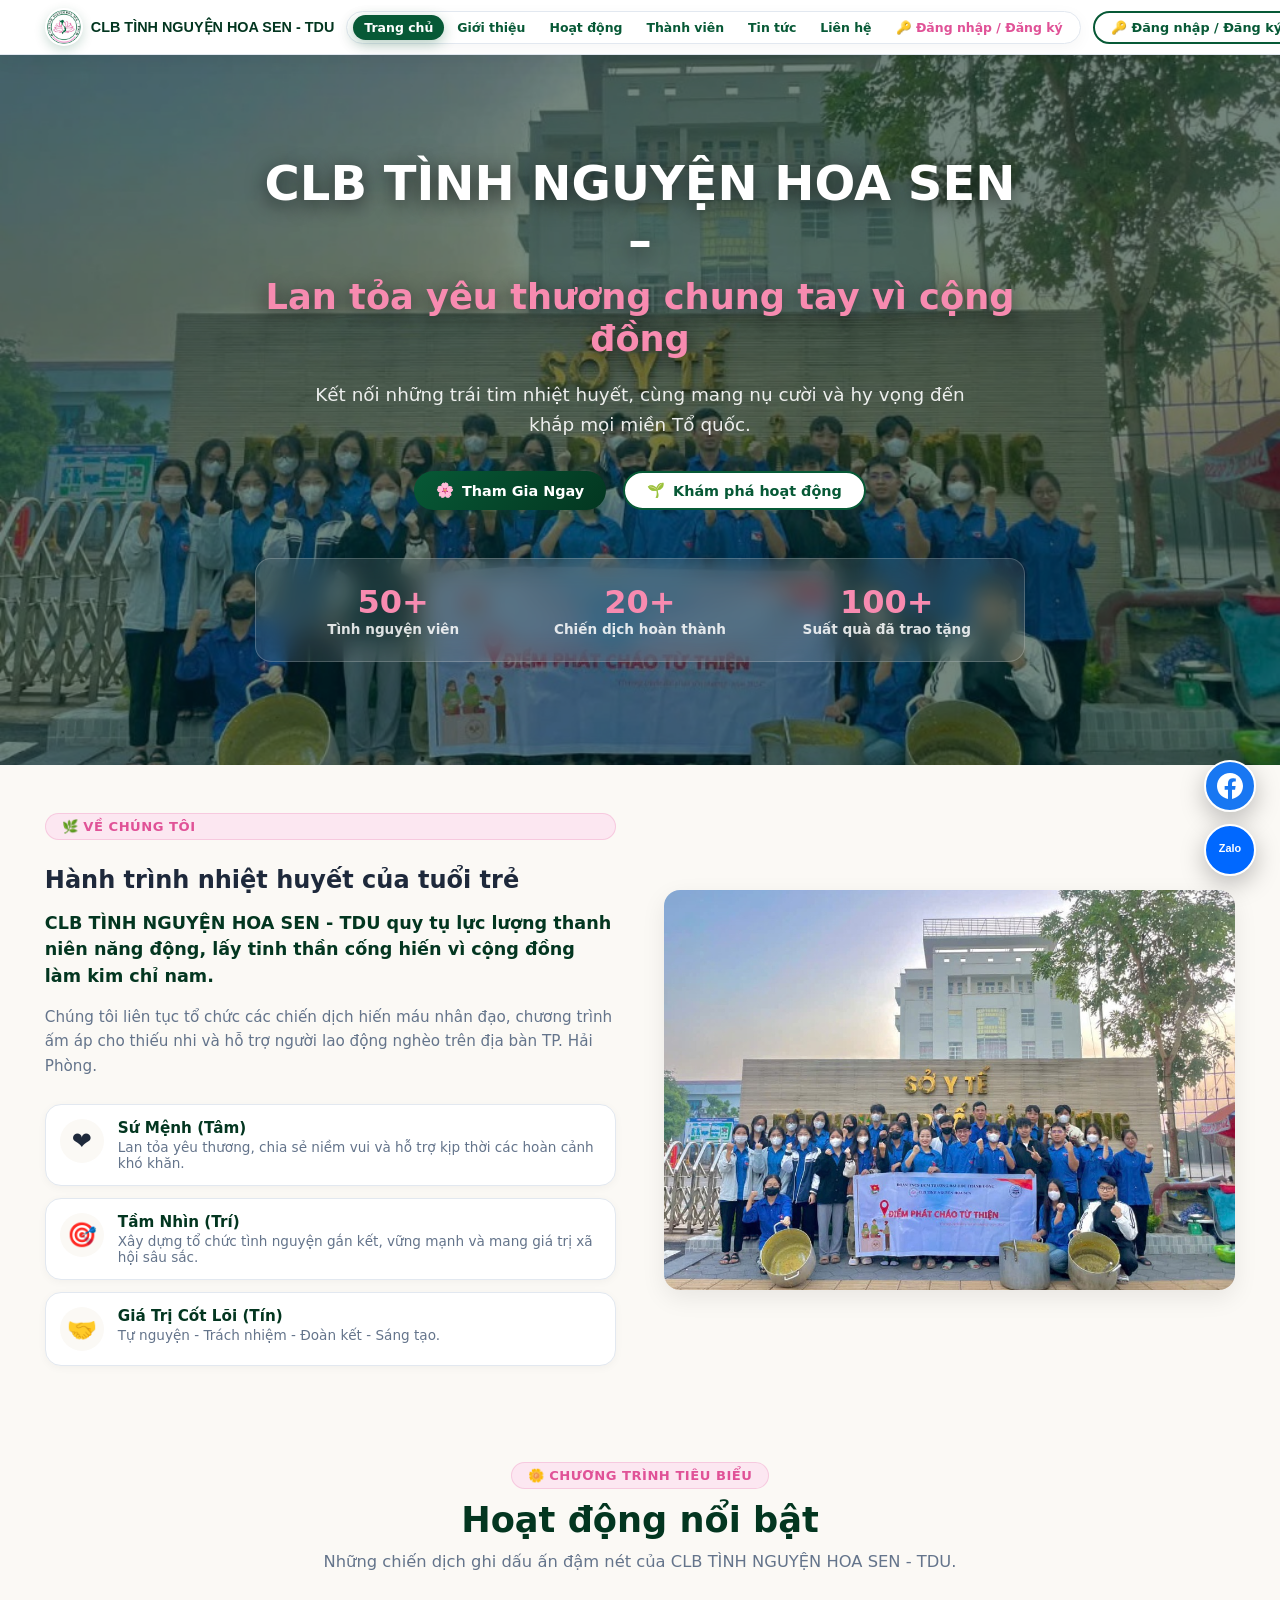
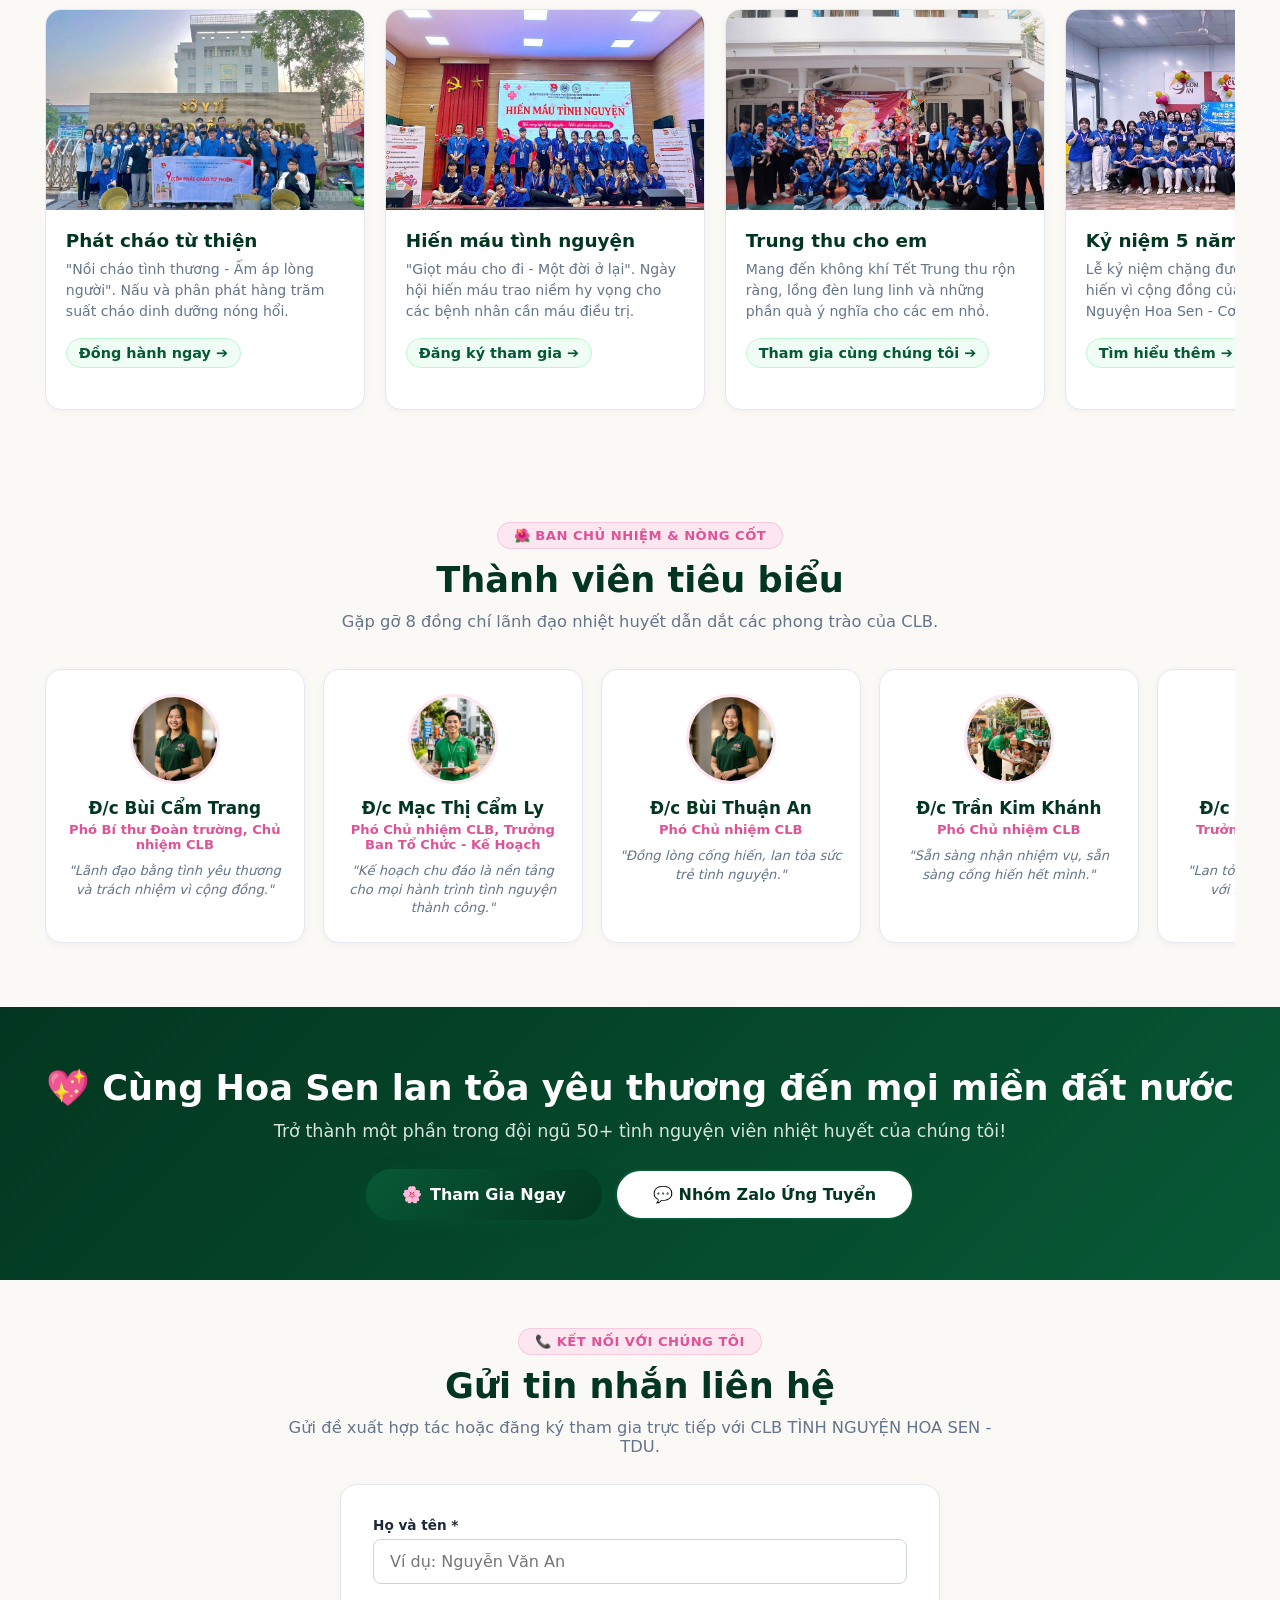
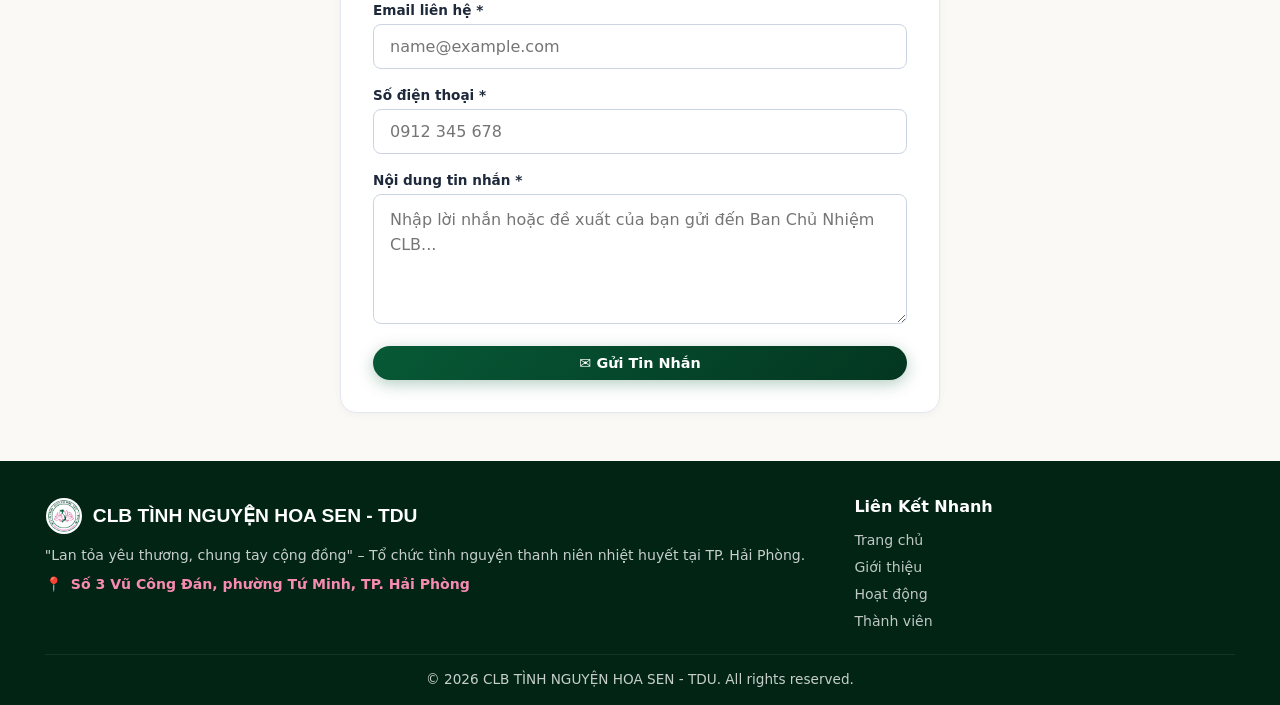
==== commit 55ac5a5b: "Add files via upload" ====
--- a/index.html
+++ b/index.html
@@ -2,7 +2,7 @@
 <html lang="vi">
 <head>
     <meta charset="UTF-8">
-    <meta name="viewport" content="width=device-width, initial-scale=1.0">
+    <meta name="viewport" content="width=device-width, initial-scale=1.0, maximum-scale=1.0, user-scalable=no">
     <title>CLB TÌNH NGUYỆN HOA SEN - TDU</title>
     <meta name="description" content="Trang web chính thức của CLB TÌNH NGUYỆN HOA SEN - TDU tại TP. Hải Phòng. Đội ngũ 50+ tình nguyện viên, 20+ chiến dịch hoàn thành, 100+ suất quà trao tặng.">
     <link rel="stylesheet" href="css/style.css">
@@ -10,16 +10,26 @@
 <body>
 
     <!-- ====================================================================
-         HEADER (THANH MENU NGANG 100% MÀU TRẮNG TINH KHIẾT)
+         HEADER (THANH MENU NGANG & NAV MOBILE RESPONSIVE TỐI ƯU 100%)
          ==================================================================== -->
     <header class="header" id="header">
         <div class="container header-container">
             <a href="#hero" class="logo">
-                <img src="images/logo.png" alt="Logo CLB Tình Nguyện Hoa Sen" class="logo-img">
-                <span class="js-clb-name">CLB TÌNH NGUYỆN HOA SEN - TDU</span>
+                <div class="logo-wrapper">
+                    <img src="images/logo.png" alt="Logo CLB Tình Nguyện Hoa Sen" class="logo-img" onerror="this.style.display='none'; this.nextElementSibling.style.display='inline-flex';">
+                    <span class="logo-fallback-svg" style="display: none;">
+                        <svg viewBox="0 0 100 100" width="38" height="38" xmlns="http://www.w3.org/2000/svg">
+                            <circle cx="50" cy="50" r="48" fill="#075936" stroke="#f59e0b" stroke-width="3"/>
+                            <path d="M50 20 C60 38, 75 45, 80 60 C75 75, 60 80, 50 82 C40 80, 25 75, 20 60 C25 45, 40 38, 50 20 Z" fill="#e05297"/>
+                            <path d="M50 28 C57 42, 68 48, 72 60 C68 70, 57 74, 50 76 C43 74, 32 70, 28 60 C32 48, 43 42, 50 28 Z" fill="#ffffff"/>
+                            <circle cx="50" cy="62" r="6" fill="#f59e0b"/>
+                        </svg>
+                    </span>
+                </div>
+                <span class="js-clb-name logo-text">CLB TÌNH NGUYỆN HOA SEN - TDU</span>
             </a>
 
-            <!-- Thanh Menu Ngang Màu Trắng Tinh Tế -->
+            <!-- Thanh Menu Ngang & Drawer Mobile Smooth -->
             <nav>
                 <ul class="nav-menu">
                     <li><a href="#hero" class="nav-link active">Trang chủ</a></li>
@@ -28,20 +38,20 @@
                     <li><a href="#members" class="nav-link">Thành viên</a></li>
                     <li><a href="#news" class="nav-link">Tin tức</a></li>
                     <li><a href="#contact" class="nav-link">Liên hệ</a></li>
-                    <li class="mobile-login-item" style="display: none;"><a href="javascript:void(0)" class="nav-link js-open-login-modal" style="color: var(--accent-pink);">🔑 Đăng nhập / Đăng ký</a></li>
+                    <li class="mobile-login-item"><a href="javascript:void(0)" class="nav-link js-open-login-modal" style="color: var(--accent-pink);">🔑 Đăng nhập / Đăng ký</a></li>
                 </ul>
             </nav>
 
             <!-- Gộp Nút Đăng nhập góc phải Header -->
             <div class="header-actions">
                 <button class="btn btn-secondary" id="openUnifiedLoginBtn">🔑 Đăng nhập / Đăng ký</button>
-                <div class="mobile-toggle">☰</div>
+                <div class="mobile-toggle" aria-label="Mở menu di động">☰</div>
             </div>
         </div>
     </header>
 
     <!-- ====================================================================
-         BANNER CHÍNH (HERO CAROUSEL TRƯỢT SANG PHẢI VỚI BỘ 9 ẢNH THỰC TẾ ĐẦY ĐỦ)
+         BANNER CHÍNH (HERO CAROUSEL TRƯỢT PHẢI - MOBILE OPTIMIZED)
          ==================================================================== -->
     <section class="hero" id="hero">
         <div class="banner-carousel">
@@ -67,14 +77,14 @@
 
             <div class="hero-actions">
                 <button class="btn btn-primary js-open-register">
-                    <span>🌸</span> Đăng ký thành viên
+                    <span>🌸</span> Tham Gia Ngay
                 </button>
                 <a href="#activities" class="btn btn-secondary">
                     <span>🌱</span> Khám phá hoạt động
                 </a>
             </div>
 
-            <!-- Thống kê chính xác -->
+            <!-- Thống kê chính xác - Fits nicely on Mobile & Desktop -->
             <div class="hero-stats">
                 <div class="stat-item">
                     <div class="stat-number" id="statMembersDisplay">50+</div>
@@ -93,7 +103,7 @@
     </section>
 
     <!-- ====================================================================
-         GIỚI THIỆU CLB (BỘ ẢNH TRƯỢT SANG PHẢI NHƯ BANNER - ĐÃ BỎ LOGO YOUTUBE)
+         GIỚI THIỆU CLB
          ==================================================================== -->
     <section class="about" id="about">
         <div class="container">
@@ -153,7 +163,7 @@
     </section>
 
     <!-- ====================================================================
-         HOẠT ĐỘNG NỔI BẬT (TRƯỢT BỎ MŨI TÊN)
+         HOẠT ĐỘNG NỔI BẬT (TOUCH SWIPE MOBILE OPTIMIZED)
          ==================================================================== -->
     <section class="activities" id="activities">
         <div class="container">
@@ -225,7 +235,7 @@
     </section>
 
     <!-- ====================================================================
-         THÀNH VIÊN CLB (BAN CHỦ NHIỆM - TRƯỢT SANG PHẢI NHƯ BANNER)
+         THÀNH VIÊN CLB (BAN CHỦ NHIỆM)
          ==================================================================== -->
     <section class="members" id="members">
         <div class="container">
@@ -304,7 +314,7 @@
         <div class="container cta-box">
             <h2 class="cta-title">💖 Cùng Hoa Sen lan tỏa yêu thương đến mọi miền đất nước</h2>
             <p class="cta-desc">Trở thành một phần trong đội ngũ 50+ tình nguyện viên nhiệt huyết của chúng tôi!</p>
-            <div style="display: flex; gap: 16px; justify-content: center; flex-wrap: wrap;">
+            <div style="display: flex; gap: 14px; justify-content: center; flex-wrap: wrap;">
                 <button class="btn btn-primary btn-cta-lg js-open-register">
                     <span>🌸</span> Tham Gia Ngay
                 </button>
@@ -366,7 +376,17 @@
             <div class="footer-grid">
                 <div>
                     <div class="footer-logo">
-                        <img src="images/logo.png" alt="Logo CLB Tình Nguyện Hoa Sen" class="footer-logo-img">
+                        <div class="logo-wrapper">
+                            <img src="images/logo.png" alt="Logo CLB Tình Nguyện Hoa Sen" class="footer-logo-img" onerror="this.style.display='none'; this.nextElementSibling.style.display='inline-flex';">
+                            <span class="logo-fallback-svg" style="display: none;">
+                                <svg viewBox="0 0 100 100" width="36" height="36" xmlns="http://www.w3.org/2000/svg">
+                                    <circle cx="50" cy="50" r="48" fill="#075936" stroke="#f59e0b" stroke-width="3"/>
+                                    <path d="M50 20 C60 38, 75 45, 80 60 C75 75, 60 80, 50 82 C40 80, 25 75, 20 60 C25 45, 40 38, 50 20 Z" fill="#e05297"/>
+                                    <path d="M50 28 C57 42, 68 48, 72 60 C68 70, 57 74, 50 76 C43 74, 32 70, 28 60 C32 48, 43 42, 50 28 Z" fill="#ffffff"/>
+                                    <circle cx="50" cy="62" r="6" fill="#f59e0b"/>
+                                </svg>
+                            </span>
+                        </div>
                         <span class="js-clb-name">CLB TÌNH NGUYỆN HOA SEN - TDU</span>
                     </div>
                     <p style="font-size: 0.88rem; line-height: 1.5;">
@@ -395,17 +415,22 @@
         </div>
     </footer>
 
-    <!-- NÚT MẠNG XÃ HỘI TRÒN ĐỘNG CHỨA LOGO FACEBOOK VÀ ZALO CHUẨN XÁC THEO HÌNH ẢNH MẪU -->
+    <!-- NÚT MẠNG XÃ HỘI TRÒN ĐỘNG CHỨA LOGO FACEBOOK VÀ ZALO INLINE HD SVG -->
     <div class="floating-social-box">
-        <!-- LOGO FACEBOOK CHUẨN -->
+        <!-- LOGO FACEBOOK CHUẨN (INLINE HD VECTOR SVG) -->
         <a href="https://www.facebook.com/share/1JYARBM1M1/?mibextid=wwXIfr" target="_blank" class="floating-btn fb js-social-fb" title="Facebook CLB Hoa Sen">
-            <img src="images/facebook-logo.svg" alt="Facebook Logo">
+            <svg width="26" height="26" viewBox="0 0 24 24" fill="none" xmlns="http://www.w3.org/2000/svg">
+                <path d="M24 12.073c0-6.627-5.373-12-12-12s-12 5.373-12 12c0 5.99 4.388 10.954 10.125 11.854v-8.385H7.078v-3.47h3.047V9.43c0-3.007 1.792-4.669 4.533-4.669 1.312 0 2.686.235 2.686.235v2.953H15.83c-1.491 0-1.956.925-1.956 1.874v2.25h3.328l-.532 3.47h-2.796v8.385C19.612 23.027 24 18.062 24 12.073z" fill="#ffffff"/>
+            </svg>
             <span class="btn-tooltip">Facebook CLB Hoa Sen</span>
         </a>
 
-        <!-- LOGO ZALO CHUẨN XÁC THEO HÌNH MẪU CHỈ ĐỊNH -->
+        <!-- LOGO ZALO CHUẨN XÁC (INLINE HD VECTOR SVG) -->
         <a href="https://zalo.me/g/jnkxkg639" target="_blank" class="floating-btn zalo js-protected-zalo" title="Nhóm Zalo Ứng Tuyển">
-            <img src="images/zalo-logo.svg" alt="Zalo Logo">
+            <svg width="34" height="34" viewBox="0 0 500 500" fill="none" xmlns="http://www.w3.org/2000/svg">
+                <path d="M438.5 168.6C423.7 72.8 335.7 0 230 0 103 0 0 103 0 230c0 46.9 14.1 90.6 38.3 127L7 483l131-34.3c35.4 20.3 76.4 31.8 120.1 31.8 127 0 230-103 230-230 0-28.7-5.3-56.2-19.6-81.9z" fill="#0068FF"/>
+                <text x="250" y="275" font-size="160" font-weight="900" text-anchor="middle" fill="#ffffff" font-family="Arial, Helvetica, sans-serif">Zalo</text>
+            </svg>
             <span class="btn-tooltip">Nhóm Zalo Ứng Tuyển CLB</span>
         </a>
     </div>
@@ -437,7 +462,7 @@
                 <button type="submit" class="btn btn-primary" style="width: 100%;">🔑 Đăng Nhập Ngay</button>
             </form>
 
-            <!-- FORM 2: ĐĂNG KÝ TÀI KHOẢN MỚI (CẦN TÊN & MẬT KHẨU) -->
+            <!-- FORM 2: ĐĂNG KÝ TÀI KHOẢN MỚI -->
             <form id="unifiedCreateAccountForm" style="display: none;">
                 <h3 style="font-size: 1.5rem; text-align: center; margin-bottom: 6px;">📝 Đăng Ký Tài Khoản Mới</h3>
                 <p style="color: var(--text-muted); font-size: 0.85rem; text-align: center; margin-bottom: 20px;">Tạo tài khoản cá nhân với Họ tên và Mật khẩu</p>
@@ -463,7 +488,7 @@
         </div>
     </div>
 
-    <!-- MODAL REGISTRATION (ĐÃ BỎ Ô BAN MONG MUỐN, THÊM BANNER ZALO NỔI BẬT) -->
+    <!-- MODAL REGISTRATION -->
     <div class="modal-overlay" id="registerModal">
         <div class="modal-box">
             <button class="modal-close">&times;</button>
--- a/css/style.css
+++ b/css/style.css
@@ -1,5 +1,5 @@
 /* ====================================================================
-   CLB TÌNH NGUYỆN HOA SEN - MASTER CSS SYSTEM (FIXED STICKY ADMIN SIDEBAR)
+   CLB TÌNH NGUYỆN HOA SEN - MASTER CSS SYSTEM (RESPONSIVE MOBILE OPTIMIZED)
    ==================================================================== */
 
 :root {
@@ -99,6 +99,16 @@
     flex-shrink: 0;
 }
 
+.logo-wrapper {
+    display: inline-flex;
+    align-items: center;
+    justify-content: center;
+    width: 38px;
+    height: 38px;
+    flex-shrink: 0;
+    position: relative;
+}
+
 .logo-img {
     width: 38px;
     height: 38px;
@@ -110,7 +120,16 @@
     transition: var(--transition);
 }
 
-.logo:hover .logo-img { transform: scale(1.08) rotate(5deg); }
+.logo-fallback-svg {
+    display: inline-flex;
+    align-items: center;
+    justify-content: center;
+    border-radius: 50%;
+    box-shadow: 0 4px 12px rgba(7, 89, 54, 0.25);
+    background: #ffffff;
+}
+
+.logo:hover .logo-img, .logo:hover .logo-fallback-svg { transform: scale(1.08) rotate(5deg); }
 
 /* Pure White Menu Container - 1 Single Horizontal Line */
 .nav-menu {
@@ -371,8 +390,10 @@
 
 /* ACTIVITIES SLIDER */
 .activities-slider-outer {
-    overflow: hidden;
-    padding: 10px 0;
+    overflow-x: auto;
+    -webkit-overflow-scrolling: touch;
+    scroll-snap-type: x mandatory;
+    padding: 10px 0 16px 0;
 }
 
 .activities-grid-slider {
@@ -390,6 +411,7 @@
     box-shadow: var(--shadow-sm);
     border: 1px solid #e2e8f0;
     transition: var(--transition);
+    scroll-snap-align: center;
 }
 
 .activity-card:hover {
@@ -442,9 +464,14 @@
 }
 
 /* MEMBERS SLIDER */
-.slider-wrapper-outer { overflow: hidden; padding: 10px 0; }
+.slider-wrapper-outer { 
+    overflow-x: auto; 
+    -webkit-overflow-scrolling: touch;
+    scroll-snap-type: x mandatory;
+    padding: 10px 0 16px 0; 
+}
 .members-slider { display: flex; gap: 18px; transition: transform 0.6s ease-in-out; }
-.member-card-slide { min-width: 260px; width: 260px; background: #ffffff; padding: 24px 18px; border-radius: var(--radius-md); border: 1px solid #e2e8f0; text-align: center; box-shadow: var(--shadow-sm); }
+.member-card-slide { min-width: 260px; width: 260px; background: #ffffff; padding: 24px 18px; border-radius: var(--radius-md); border: 1px solid #e2e8f0; text-align: center; box-shadow: var(--shadow-sm); scroll-snap-align: center; }
 .member-avatar { width: 90px; height: 90px; border-radius: 50%; margin: 0 auto 14px auto; overflow: hidden; border: 3px solid var(--accent-pink-soft); }
 .member-avatar img { width: 100%; height: 100%; object-fit: cover; }
 .member-name { font-size: 1.05rem; font-weight: 700; color: var(--primary-dark); margin-bottom: 4px; }
@@ -467,7 +494,7 @@
     padding: 12px 16px; 
     border: 1.5px solid #cbd5e1; 
     border-radius: var(--radius-sm); 
-    font-size: 0.95rem; 
+    font-size: 16px !important; 
     color: #1e293b !important;
     background-color: #ffffff !important;
     transition: var(--transition); 
@@ -488,17 +515,16 @@
     line-height: 1.6 !important;
 }
 
-/* FLOATING SOCIAL BUTTONS */
-.floating-social-box { position: fixed; bottom: 28px; right: 28px; z-index: 999; display: flex; flex-direction: column; gap: 14px; }
-.floating-btn { width: 56px; height: 56px; border-radius: 50%; display: flex; align-items: center; justify-content: center; box-shadow: 0 8px 24px rgba(0,0,0,0.2); transition: var(--transition); position: relative; }
-.floating-btn img { width: 34px; height: 34px; object-fit: contain; }
-.floating-btn.fb { background: #1877f2; animation: pulseGlowFb 2s infinite; }
-.floating-btn.zalo { background: #0068ff; animation: pulseGlowZalo 2s infinite; }
+/* FLOATING SOCIAL BUTTONS WITH INLINE SVG */
+.floating-social-box { position: fixed; bottom: 24px; right: 24px; z-index: 999; display: flex; flex-direction: column; gap: 12px; }
+.floating-btn { width: 52px; height: 52px; border-radius: 50%; display: flex; align-items: center; justify-content: center; box-shadow: 0 8px 24px rgba(0,0,0,0.25); transition: var(--transition); position: relative; border: 2px solid #ffffff; }
+.floating-btn.fb { background: #1877f2; animation: pulseGlowFb 2.5s infinite; }
+.floating-btn.zalo { background: #0068ff; animation: pulseGlowZalo 2.5s infinite; }
 .floating-btn:hover { transform: scale(1.12) translateY(-4px); }
 
 .btn-tooltip {
     position: absolute;
-    right: 68px;
+    right: 64px;
     top: 50%;
     transform: translateY(-50%);
     background: rgba(15, 23, 42, 0.9);
@@ -513,10 +539,10 @@
     transition: var(--transition);
 }
 
-.floating-btn:hover .btn-tooltip { opacity: 1; right: 74px; }
-
-@keyframes pulseGlowFb { 0% { box-shadow: 0 0 0 0 rgba(24, 119, 242, 0.6); } 70% { box-shadow: 0 0 0 16px rgba(24, 119, 242, 0); } 100% { box-shadow: 0 0 0 0 rgba(24, 119, 242, 0); } }
-@keyframes pulseGlowZalo { 0% { box-shadow: 0 0 0 0 rgba(0, 104, 255, 0.6); } 70% { box-shadow: 0 0 0 16px rgba(0, 104, 255, 0); } 100% { box-shadow: 0 0 0 0 rgba(0, 104, 255, 0); } }
+.floating-btn:hover .btn-tooltip { opacity: 1; right: 70px; }
+
+@keyframes pulseGlowFb { 0% { box-shadow: 0 0 0 0 rgba(24, 119, 242, 0.6); } 70% { box-shadow: 0 0 0 14px rgba(24, 119, 242, 0); } 100% { box-shadow: 0 0 0 0 rgba(24, 119, 242, 0); } }
+@keyframes pulseGlowZalo { 0% { box-shadow: 0 0 0 0 rgba(0, 104, 255, 0.6); } 70% { box-shadow: 0 0 0 14px rgba(0, 104, 255, 0); } 100% { box-shadow: 0 0 0 0 rgba(0, 104, 255, 0); } }
 
 /* FOOTER */
 .footer { background: #022415; color: rgba(255, 255, 255, 0.78); padding: 36px 0 18px 0; }
@@ -546,7 +572,7 @@
     visibility: hidden;
     pointer-events: none; 
     transition: opacity 0.25s cubic-bezier(0.16, 1, 0.3, 1), visibility 0.25s cubic-bezier(0.16, 1, 0.3, 1); 
-    padding: 20px; 
+    padding: 16px; 
     will-change: opacity, visibility;
 }
 
@@ -563,7 +589,7 @@
     max-height: 90vh; 
     overflow-y: auto; 
     border-radius: var(--radius-md); 
-    padding: 30px; 
+    padding: 24px 20px; 
     position: relative; 
     transform: scale(0.94) translateY(12px); 
     transition: transform 0.25s cubic-bezier(0.16, 1, 0.3, 1), opacity 0.25s cubic-bezier(0.16, 1, 0.3, 1); 
@@ -575,7 +601,7 @@
     transform: scale(1) translateY(0); 
 }
 
-.modal-close { position: absolute; top: 18px; right: 18px; width: 32px; height: 32px; background: var(--bg-light); border: none; border-radius: 50%; font-size: 1.1rem; cursor: pointer; display: flex; align-items: center; justify-content: center; }
+.modal-close { position: absolute; top: 16px; right: 16px; width: 32px; height: 32px; background: var(--bg-light); border: none; border-radius: 50%; font-size: 1.1rem; cursor: pointer; display: flex; align-items: center; justify-content: center; }
 
 /* ADMIN PAGE STYLES - STICKY PINNED LEFT SIDEBAR MENU */
 .admin-body { 
@@ -641,18 +667,92 @@
 .toast { background: #ffffff; border-left: 4px solid var(--primary); padding: 14px 18px; border-radius: var(--radius-sm); box-shadow: var(--shadow-lg); display: flex; align-items: center; gap: 12px; min-width: 280px; }
 .toast.success { border-left-color: #10b981; }
 
+/* RESPONSIVE MEDIA QUERIES FOR SMARTPHONES & TABLETS */
 @media (max-width: 992px) {
     .container { padding: 0 20px; }
-    .about-grid { grid-template-columns: 1fr; }
-    .footer-grid { grid-template-columns: 1fr; }
-    .hero-title { font-size: 2.4rem; }
+    .about-grid { grid-template-columns: 1fr; gap: 32px; }
+    .footer-grid { grid-template-columns: 1fr; gap: 28px; }
+    .hero-title { font-size: 2.2rem; }
+    .hero-title span { font-size: 1.7rem; }
     .admin-body { flex-direction: column; }
     .admin-sidebar { width: 100%; height: auto; position: relative; }
-}
+    .admin-main { padding: 24px 20px; }
+}
+
 @media (max-width: 768px) {
     .container { padding: 0 16px; }
-    .nav-menu { position: fixed; top: 60px; left: -100%; width: 100%; height: calc(100vh - 60px); background: #ffffff; flex-direction: column; justify-content: center; transition: var(--transition); border-radius: 0; gap: 16px; padding: 24px; }
-    .nav-menu.active { left: 0; }
-    .mobile-toggle { display: block; }
-    .hero-stats { grid-template-columns: 1fr; }
-}
+    .header-container { padding-left: 16px; padding-right: 16px; height: 56px; }
+    .logo-text { font-size: 0.92rem; max-width: 190px; overflow: hidden; text-overflow: ellipsis; white-space: nowrap; }
+    
+    .nav-menu { 
+        position: fixed; 
+        top: 56px; 
+        left: -100%; 
+        width: 100%; 
+        height: calc(100vh - 56px); 
+        background: #ffffff !important; 
+        flex-direction: column; 
+        justify-content: flex-start; 
+        align-items: stretch;
+        transition: transform 0.3s cubic-bezier(0.16, 1, 0.3, 1); 
+        border-radius: 0; 
+        gap: 10px; 
+        padding: 24px 20px; 
+        box-shadow: 0 10px 30px rgba(0,0,0,0.12);
+        overflow-y: auto;
+    }
+    .nav-menu.active { left: 0; transform: translateX(100%); }
+    .nav-link { font-size: 1.05rem; padding: 12px 20px; text-align: center; border-radius: 12px; }
+    
+    .mobile-toggle { 
+        display: flex; 
+        align-items: center; 
+        justify-content: center; 
+        width: 38px; 
+        height: 38px; 
+        font-size: 1.4rem; 
+        cursor: pointer; 
+        color: var(--primary-dark); 
+        background: #f1f5f9; 
+        border-radius: 50%;
+    }
+    
+    .hero { min-height: 75vh; padding-top: 80px; padding-bottom: 40px; }
+    .hero-title { font-size: 1.8rem; }
+    .hero-title span { font-size: 1.35rem; margin-top: 4px; }
+    .hero-desc { font-size: 0.95rem; line-height: 1.5; margin-bottom: 24px; }
+    .hero-actions { flex-direction: column; gap: 10px; width: 100%; }
+    .hero-actions .btn { width: 100%; justify-content: center; font-size: 0.95rem; padding: 12px 20px; }
+    
+    .hero-stats { 
+        grid-template-columns: repeat(3, 1fr); 
+        gap: 6px; 
+        padding: 12px 8px; 
+        border-radius: 14px;
+    }
+    .stat-number { font-size: 1.25rem; }
+    .stat-label { font-size: 0.7rem; }
+    
+    .about-media { height: 260px; border-radius: 14px; }
+    .section-title { font-size: 1.75rem; }
+    
+    .activity-card { min-width: 275px; width: 275px; }
+    .member-card-slide { min-width: 240px; width: 240px; }
+    
+    .floating-social-box { bottom: 16px; right: 16px; gap: 10px; }
+    .floating-btn { width: 46px; height: 46px; }
+    .floating-btn svg { width: 24px; height: 24px; }
+    
+    .contact-form-card { padding: 20px 16px; border-radius: 16px; }
+    .cta-banner { padding: 40px 16px; }
+    .cta-title { font-size: 1.6rem; }
+    .btn-cta-lg { width: 100%; justify-content: center; }
+}
+
+@media (max-width: 480px) {
+    .logo-text { max-width: 150px; font-size: 0.85rem; }
+    .hero-stats { grid-template-columns: repeat(3, 1fr); gap: 4px; padding: 10px 4px; }
+    .stat-number { font-size: 1.15rem; }
+    .stat-label { font-size: 0.65rem; }
+    .header-actions .btn { padding: 6px 12px; font-size: 0.78rem; }
+}
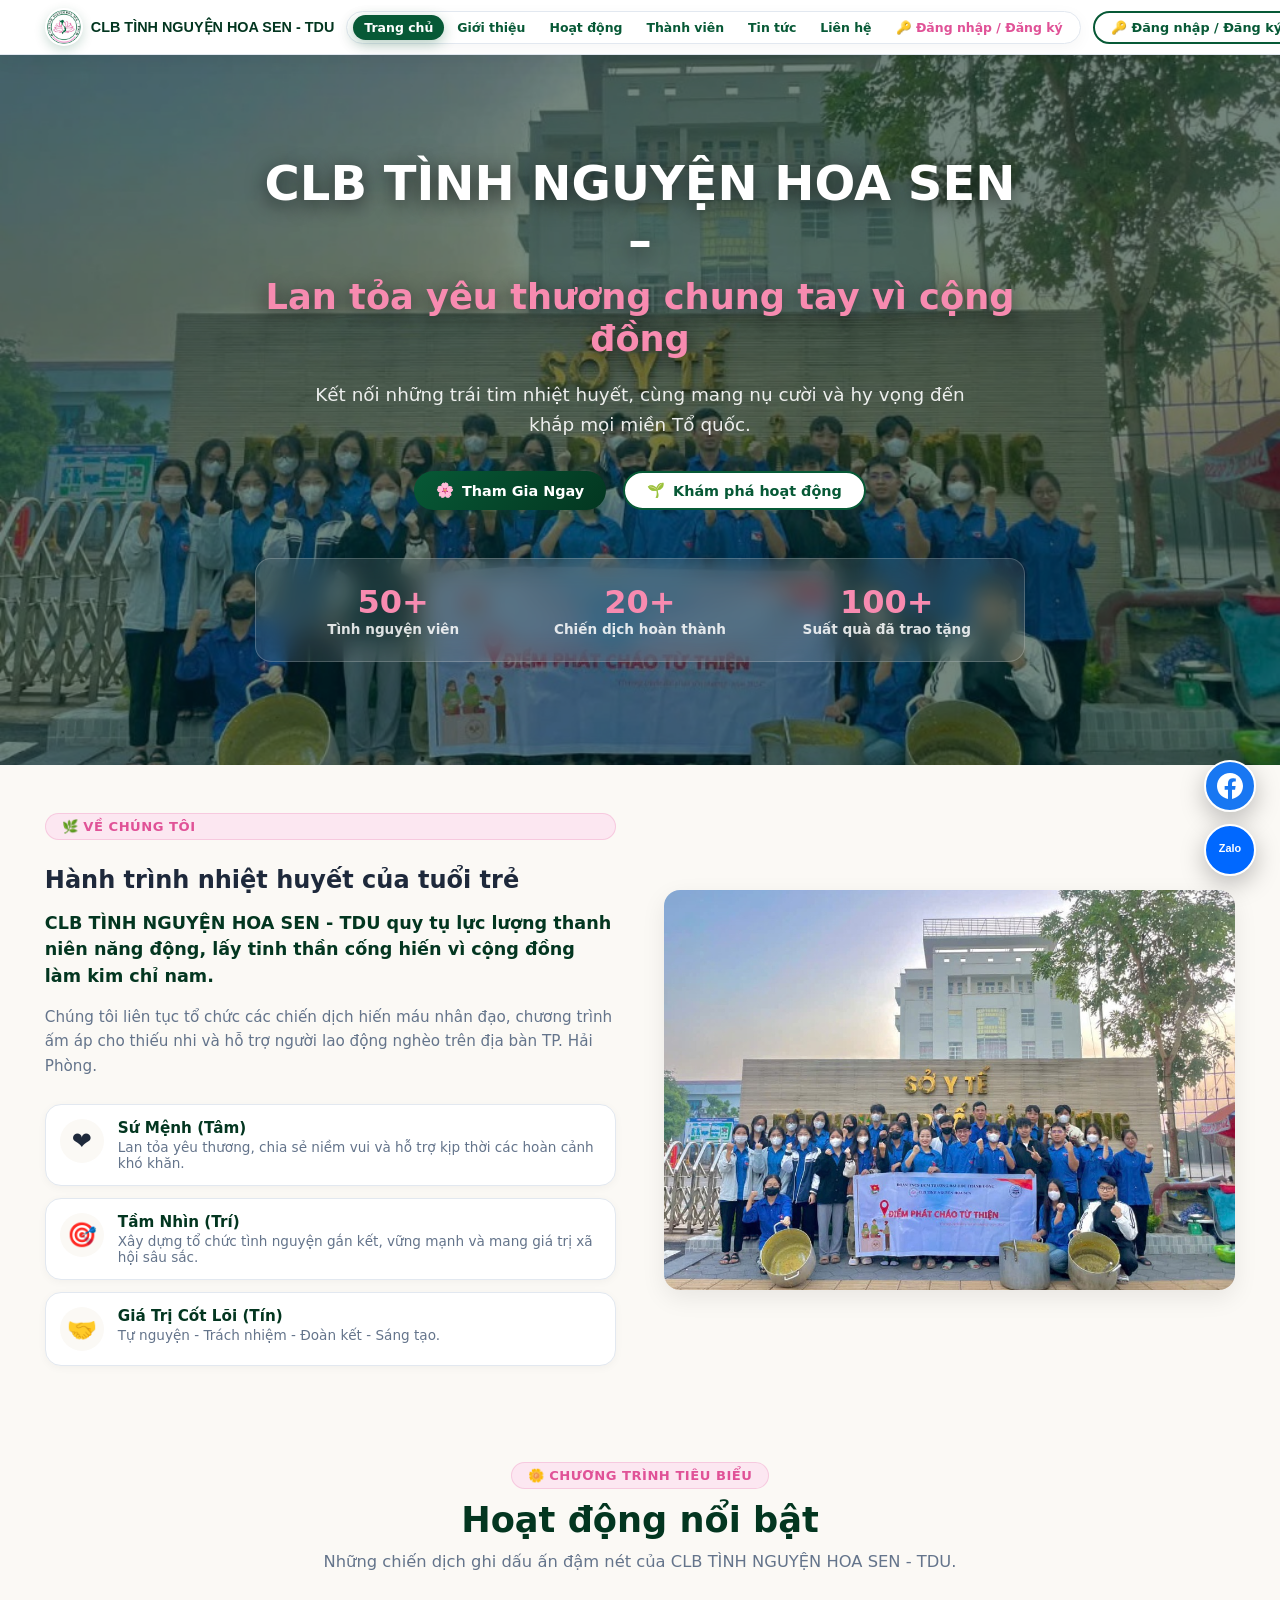
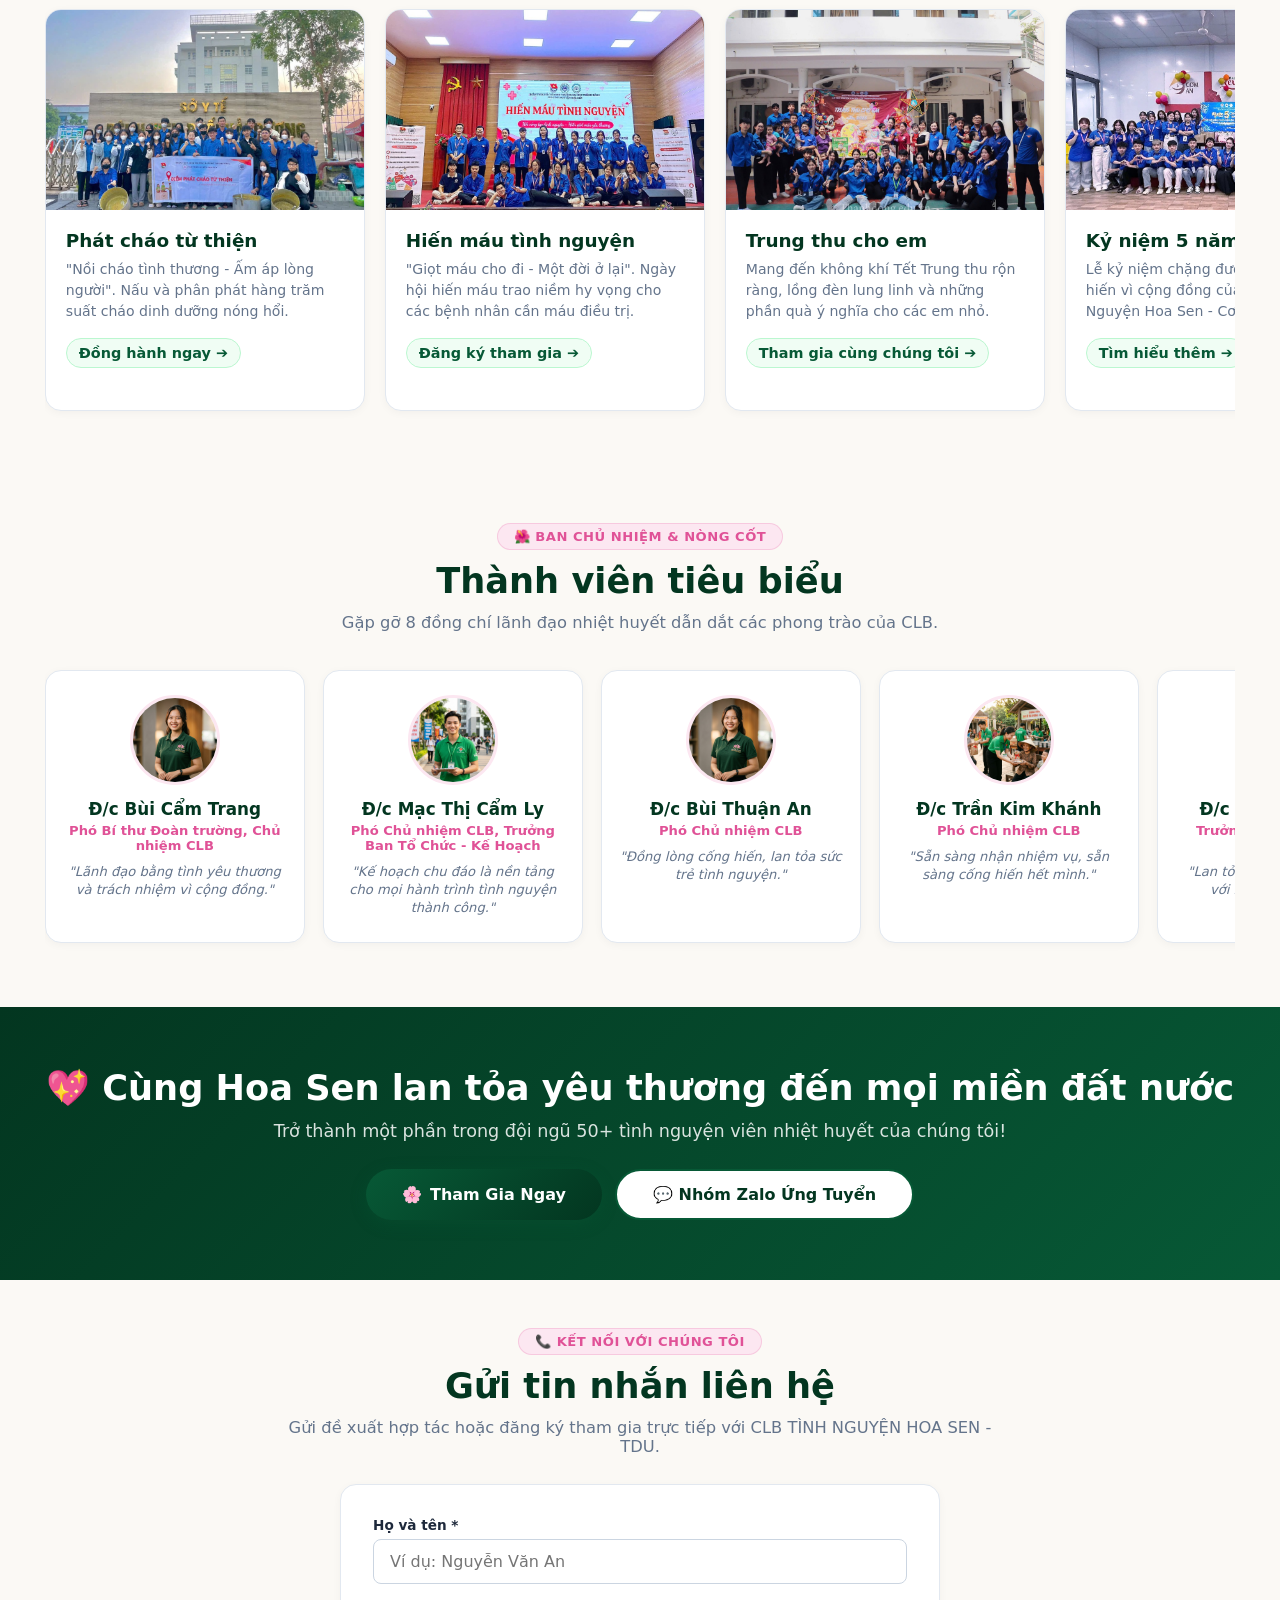
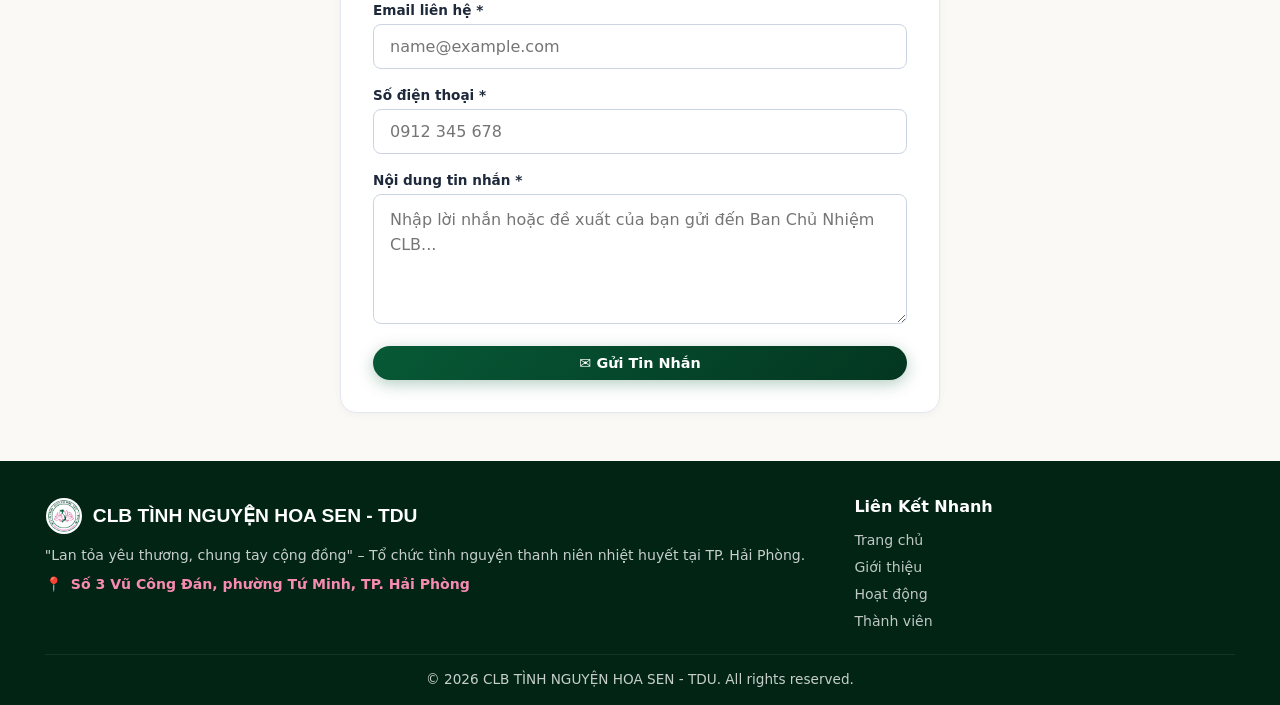
==== commit 49e4f51b: "Add files via upload" ====
--- a/index.html
+++ b/index.html
@@ -221,12 +221,12 @@
 
                     <div class="activity-card">
                         <div class="card-img-holder">
-                            <img src="images/banner5.jpg" alt="Hội thảo khoa học">
+                            <img src="images/xuanam.jpg" alt="Xuân ấm tình thương">
                         </div>
                         <div class="card-body">
-                            <h3 class="card-title">Hội thảo khoa học INCOTEH 2026</h3>
-                            <p class="card-text">Đội ngũ tình nguyện viên Hoa Sen hỗ trợ và phục vụ thành công Hội thảo Quốc tế Công nghệ và Sức khỏe số.</p>
-                            <a href="javascript:void(0)" class="card-link js-open-register">Xem chi tiết ➔</a>
+                            <h3 class="card-title">Xuân ấm tình thương</h3>
+                            <p class="card-text">Trao tặng những phần quà Tết ý nghĩa, áo ấm và nhu yếu phẩm đến các hộ gia đình và trẻ em có hoàn cảnh khó khăn.</p>
+                            <a href="javascript:void(0)" class="card-link js-open-register">Đồng hành ngay ➔</a>
                         </div>
                     </div>
                 </div>
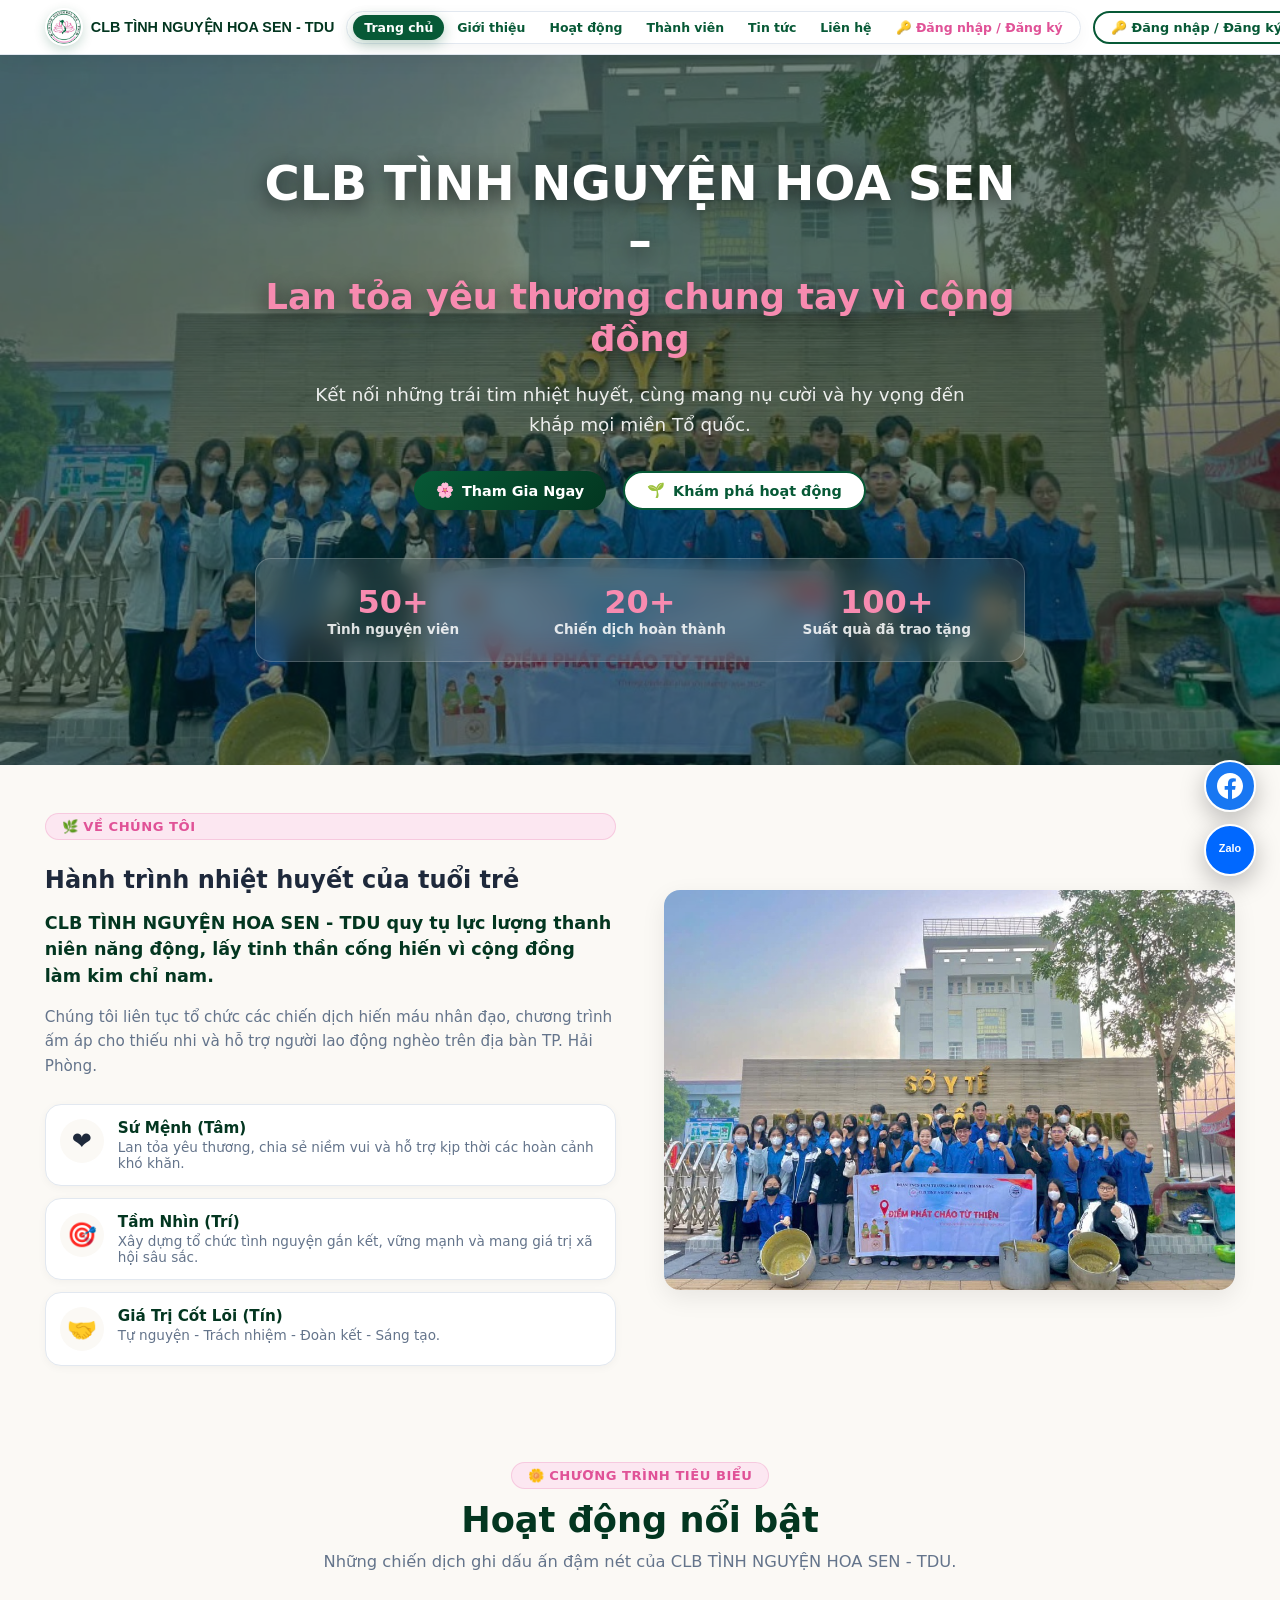
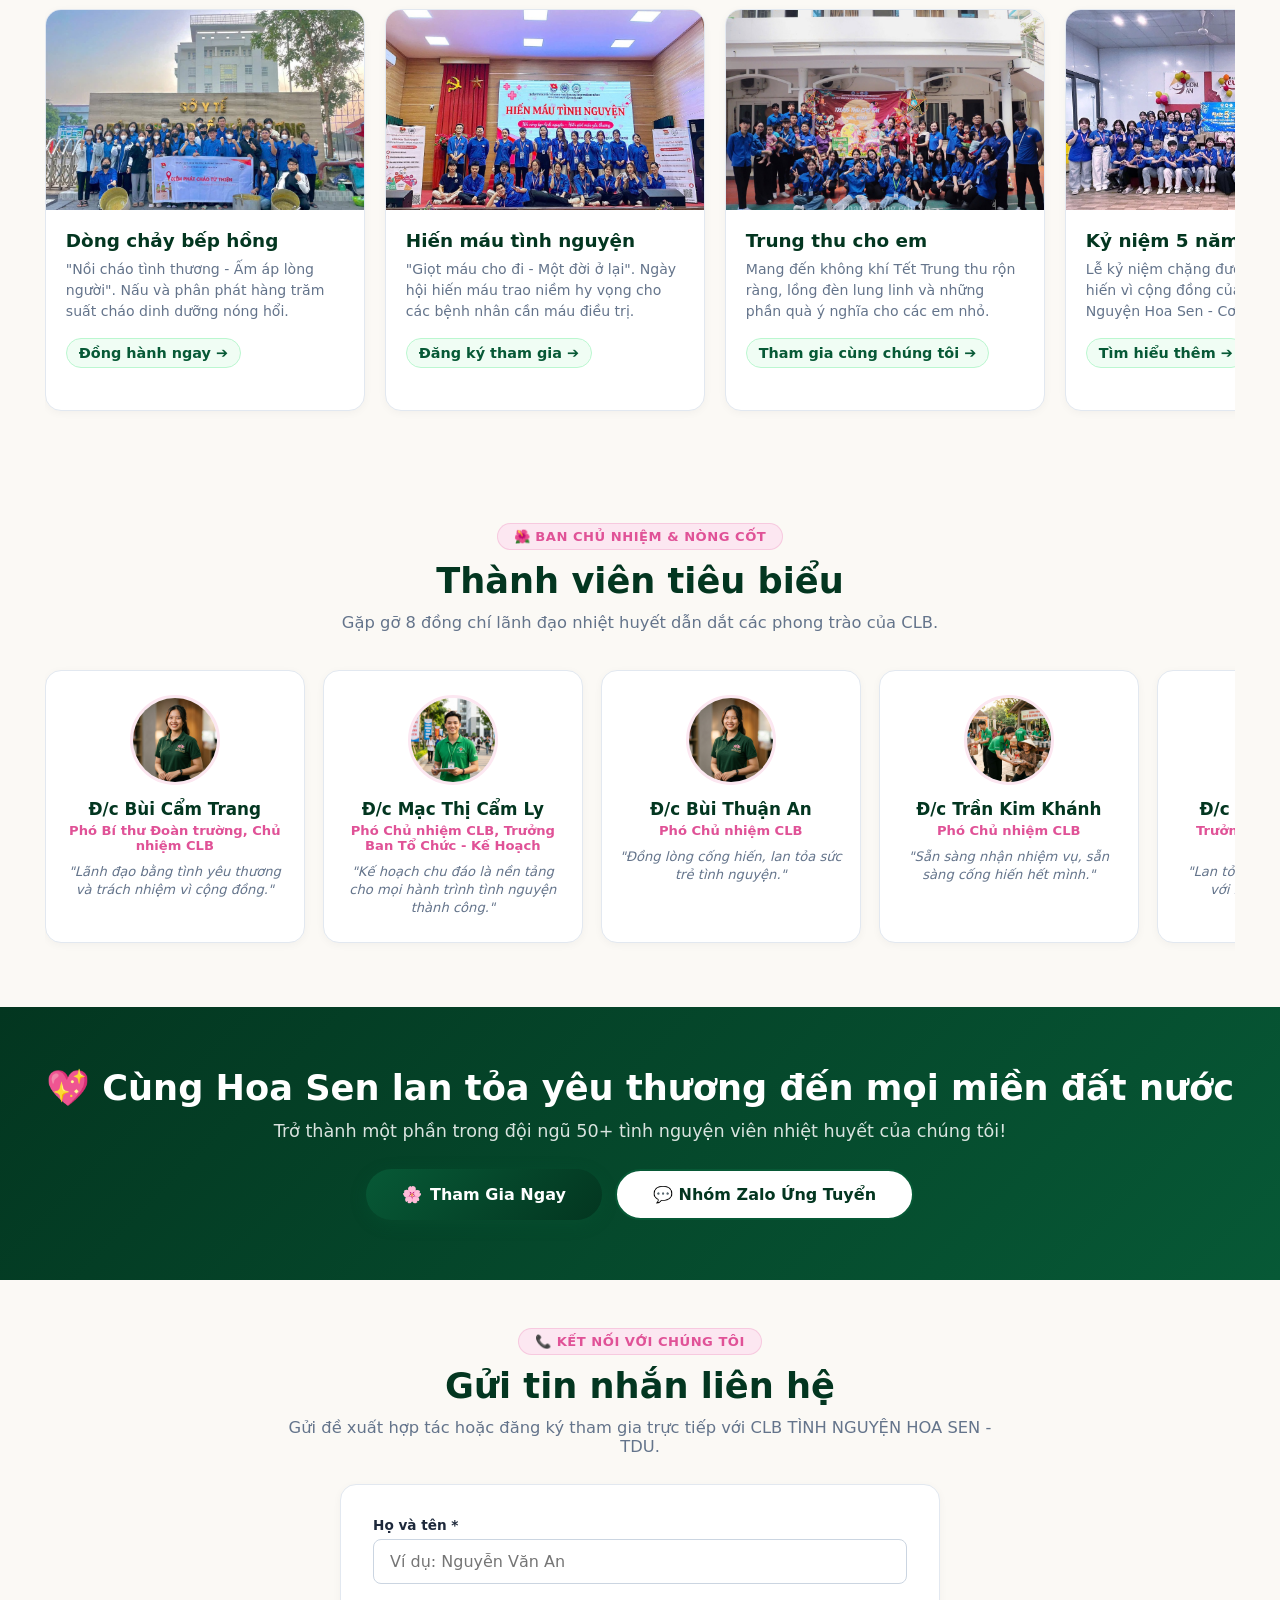
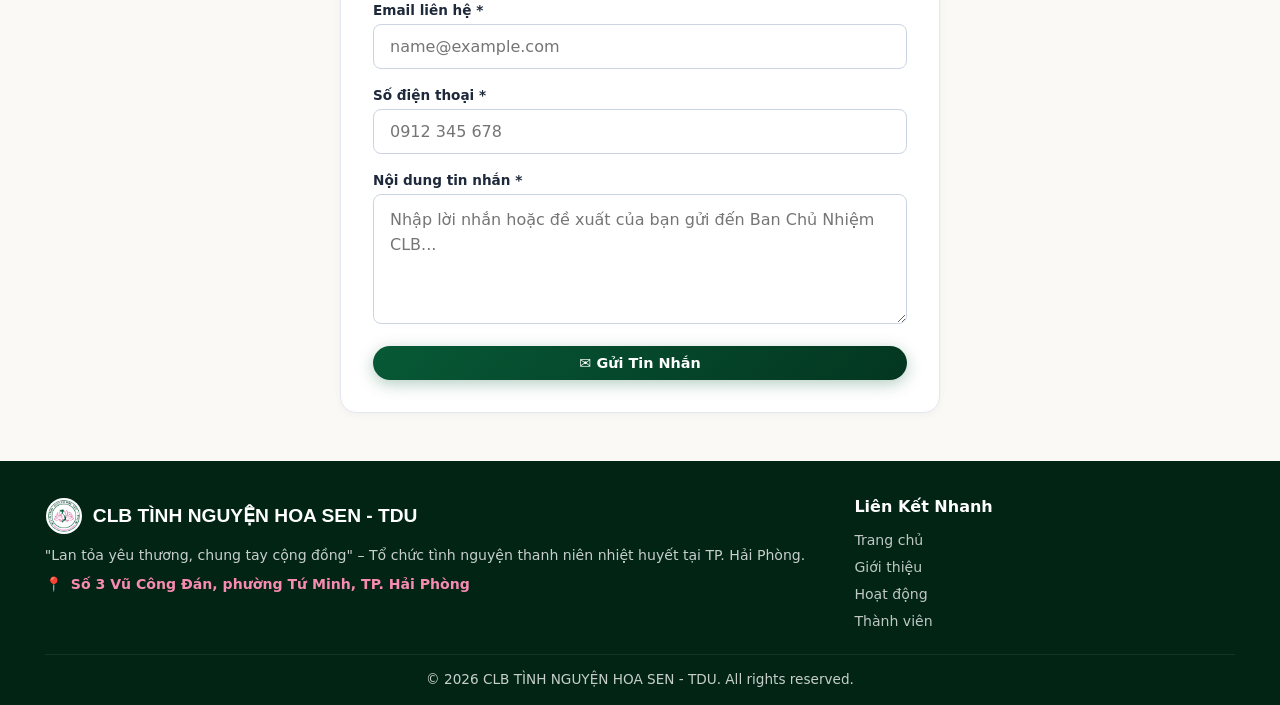
==== commit 7d500cdd: "Add files via upload" ====
--- a/index.html
+++ b/index.html
@@ -177,10 +177,10 @@
                 <div class="activities-grid-slider" id="activitiesGrid">
                     <div class="activity-card">
                         <div class="card-img-holder">
-                            <img src="images/banner1.jpg" alt="Phát cháo từ thiện">
+                            <img src="images/banner1.jpg" alt="Dòng chảy bếp hồng">
                         </div>
                         <div class="card-body">
-                            <h3 class="card-title">Phát cháo từ thiện</h3>
+                            <h3 class="card-title">Dòng chảy bếp hồng</h3>
                             <p class="card-text">"Nồi cháo tình thương - Ấm áp lòng người". Nấu và phân phát hàng trăm suất cháo dinh dưỡng nóng hổi.</p>
                             <a href="javascript:void(0)" class="card-link js-open-register">Đồng hành ngay ➔</a>
                         </div>
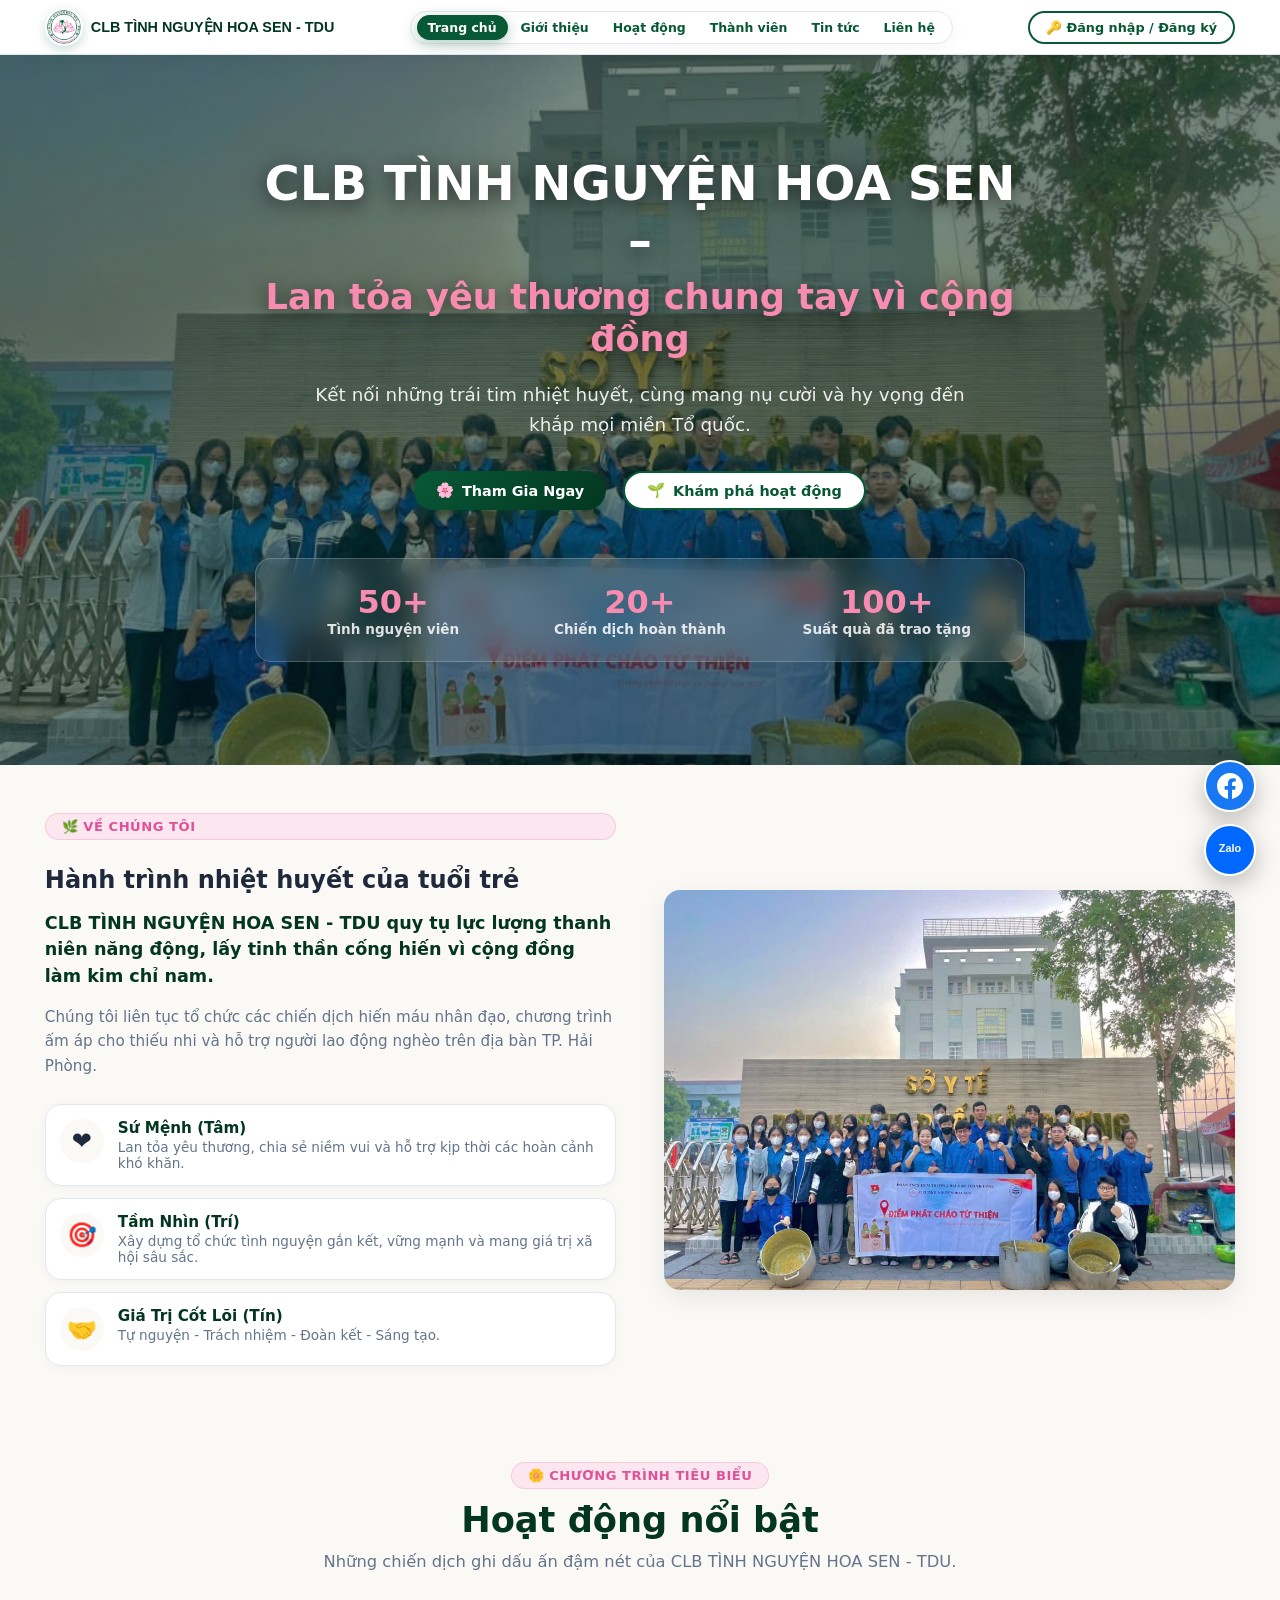
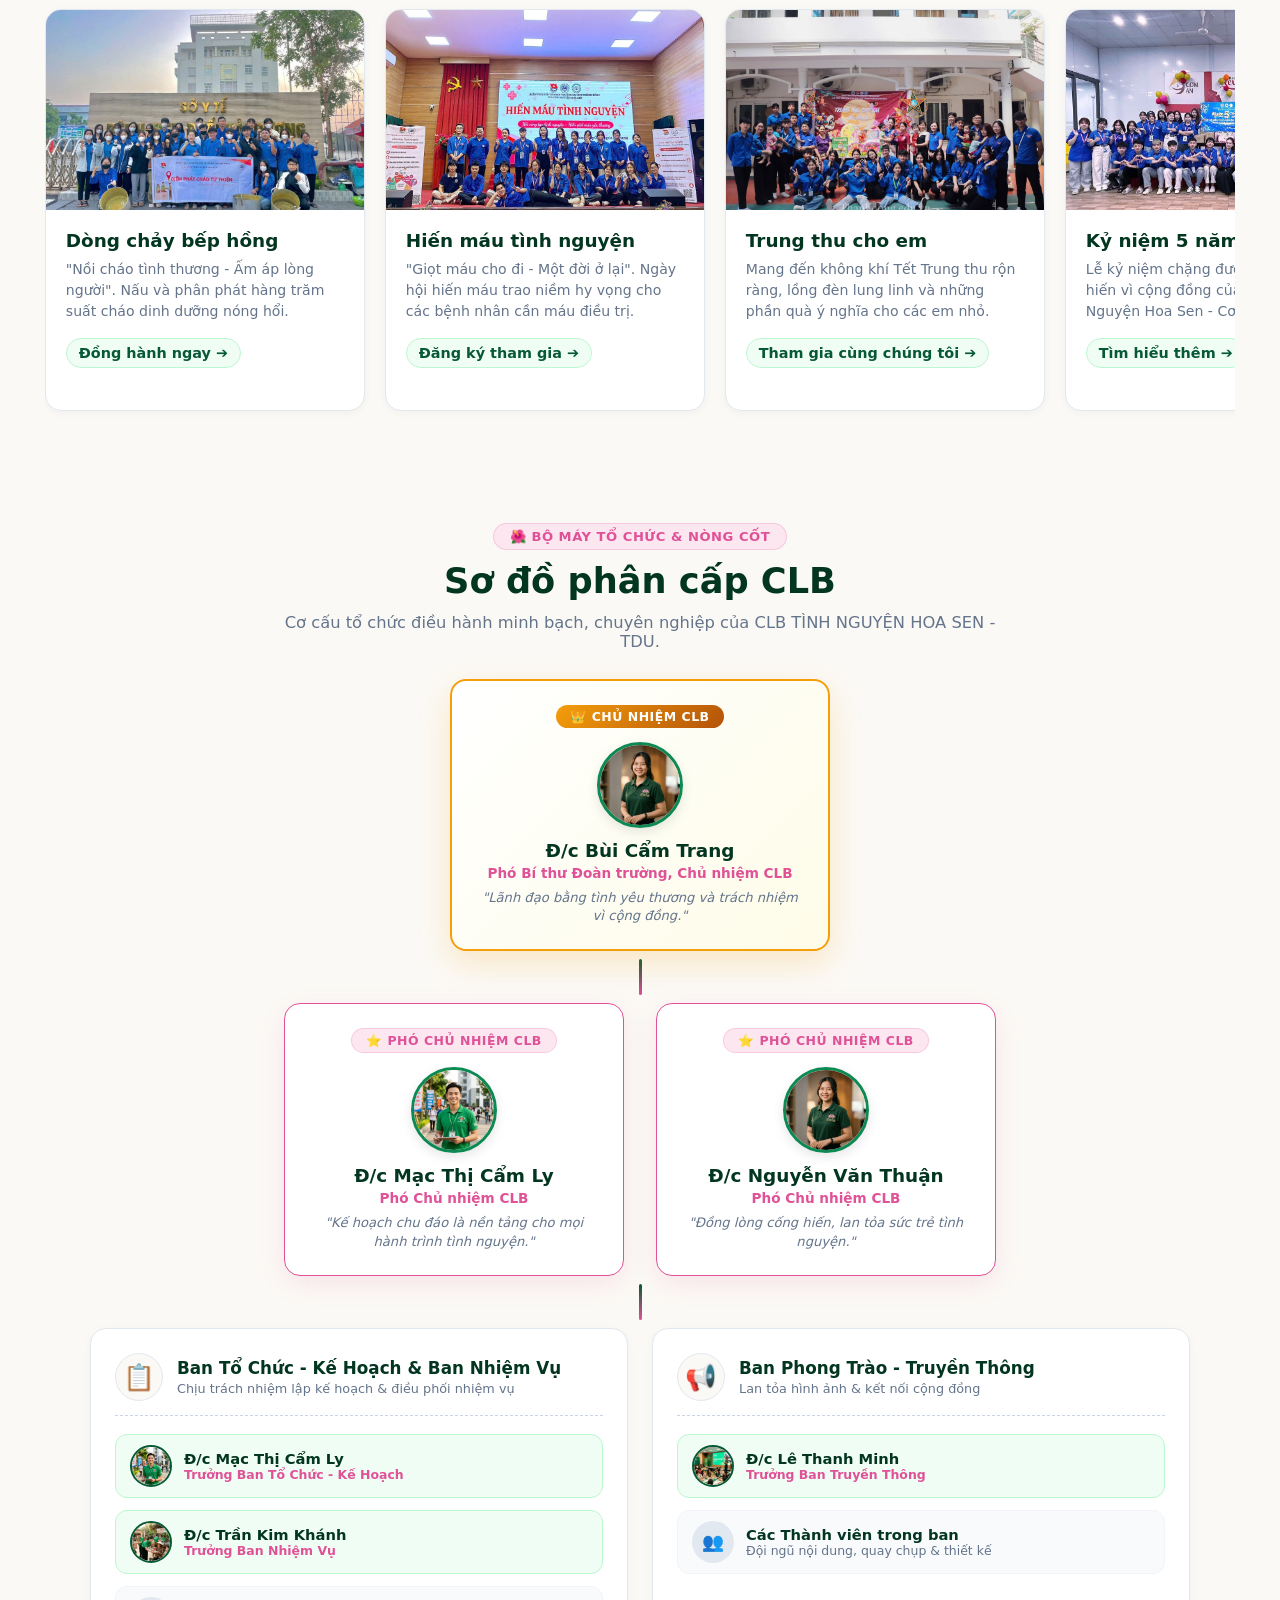
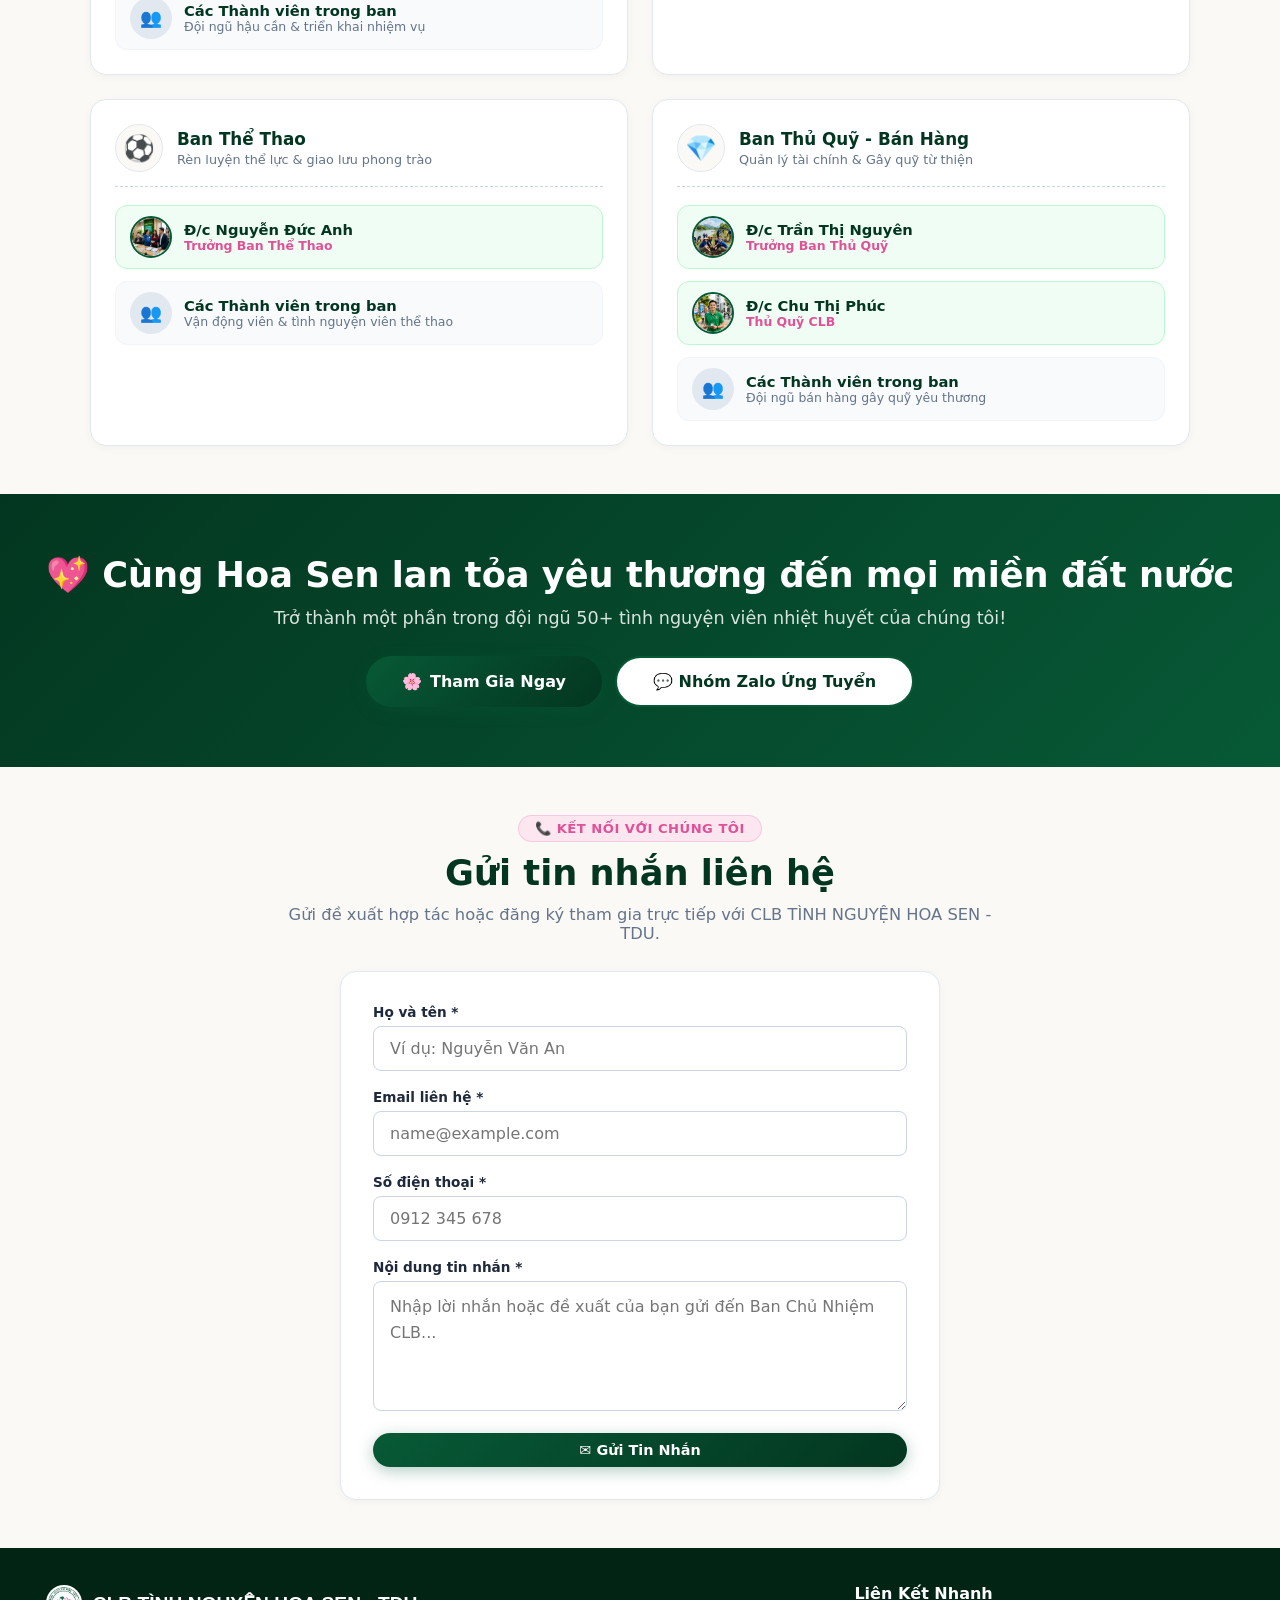
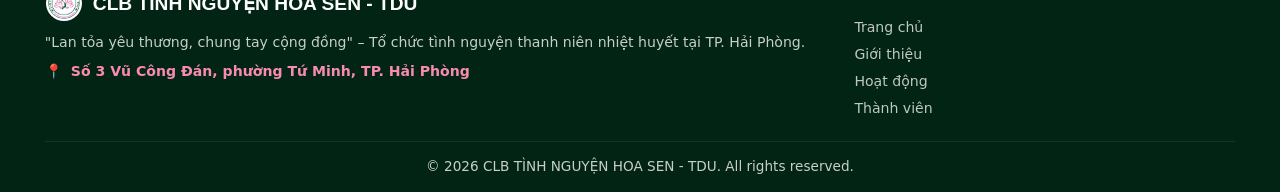
==== commit 64336492: "Add files via upload" ====
--- a/index.html
+++ b/index.html
@@ -38,7 +38,6 @@
                     <li><a href="#members" class="nav-link">Thành viên</a></li>
                     <li><a href="#news" class="nav-link">Tin tức</a></li>
                     <li><a href="#contact" class="nav-link">Liên hệ</a></li>
-                    <li class="mobile-login-item"><a href="javascript:void(0)" class="nav-link js-open-login-modal" style="color: var(--accent-pink);">🔑 Đăng nhập / Đăng ký</a></li>
                 </ul>
             </nav>
 
@@ -235,74 +234,191 @@
     </section>
 
     <!-- ====================================================================
-         THÀNH VIÊN CLB (BAN CHỦ NHIỆM)
+         SƠ ĐỒ TỔ CHỨC PHÂN CẤP CLB (HIERARCHICAL ORG CHART)
          ==================================================================== -->
     <section class="members" id="members">
         <div class="container">
             <div class="section-header">
-                <div class="section-tag">🌺 Ban Chủ Nhiệm & Nòng Cốt</div>
-                <h2 class="section-title">Thành viên tiêu biểu</h2>
-                <p class="section-subtitle">Gặp gỡ 8 đồng chí lãnh đạo nhiệt huyết dẫn dắt các phong trào của CLB.</p>
-            </div>
-
-            <div class="slider-wrapper-outer">
-                <div class="members-slider" id="membersSlider">
-                    <div class="member-card-slide">
-                        <div class="member-avatar"><img src="images/pres.jpg" alt="Đ/c Bùi Cẩm Trang"></div>
-                        <h3 class="member-name">Đ/c Bùi Cẩm Trang</h3>
-                        <div class="member-role">Phó Bí thư Đoàn trường, Chủ nhiệm CLB</div>
-                        <p class="member-quote">"Lãnh đạo bằng tình yêu thương và trách nhiệm vì cộng đồng."</p>
-                    </div>
-
-                    <div class="member-card-slide">
-                        <div class="member-avatar"><img src="images/vpres.jpg" alt="Đ/c Mạc Thị Cẩm Ly"></div>
-                        <h3 class="member-name">Đ/c Mạc Thị Cẩm Ly</h3>
-                        <div class="member-role">Phó Chủ nhiệm CLB, Trưởng Ban Tổ Chức - Kế Hoạch</div>
-                        <p class="member-quote">"Kế hoạch chu đáo là nền tảng cho mọi hành trình tình nguyện thành công."</p>
-                    </div>
-
-                    <div class="member-card-slide">
-                        <div class="member-avatar"><img src="images/pres.jpg" alt="Đ/c Bùi Thuận An"></div>
-                        <h3 class="member-name">Đ/c Bùi Thuận An</h3>
-                        <div class="member-role">Phó Chủ nhiệm CLB</div>
-                        <p class="member-quote">"Đồng lòng cống hiến, lan tỏa sức trẻ tình nguyện."</p>
-                    </div>
-
-                    <div class="member-card-slide">
-                        <div class="member-avatar"><img src="images/charity.jpg" alt="Đ/c Trần Kim Khánh"></div>
-                        <h3 class="member-name">Đ/c Trần Kim Khánh</h3>
-                        <div class="member-role">Phó Chủ nhiệm CLB</div>
-                        <p class="member-quote">"Sẵn sàng nhận nhiệm vụ, sẵn sàng cống hiến hết mình."</p>
-                    </div>
-
-                    <div class="member-card-slide">
-                        <div class="member-avatar"><img src="images/workshop.jpg" alt="Đ/c Lê Thanh Minh"></div>
-                        <h3 class="member-name">Đ/c Lê Thanh Minh</h3>
-                        <div class="member-role">Trưởng Ban Phong Trào - Truyền Thông</div>
-                        <p class="member-quote">"Lan tỏa câu chuyện tử tế đến với hàng triệu trái tim."</p>
-                    </div>
-
-                    <div class="member-card-slide">
-                        <div class="member-avatar"><img src="images/student.jpg" alt="Đ/c Nguyễn Đức Anh"></div>
-                        <h3 class="member-name">Đ/c Nguyễn Đức Anh</h3>
-                        <div class="member-role">Trưởng Ban Thể Thao</div>
-                        <p class="member-quote">"Rèn luyện thể lực, thắt chặt tinh thần đồng đội nhiệt huyết."</p>
-                    </div>
-
-                    <div class="member-card-slide">
-                        <div class="member-avatar"><img src="images/env.jpg" alt="Đ/c Trần Thị Nguyên"></div>
-                        <h3 class="member-name">Đ/c Trần Thị Nguyên</h3>
-                        <div class="member-role">Trưởng Ban Thủ Quỹ - Bán Hàng</div>
-                        <p class="member-quote">"Gây quỹ yêu thương từ những sản phẩm nhỏ bé đầy ý nghĩa."</p>
-                    </div>
-
-                    <div class="member-card-slide">
-                        <div class="member-avatar"><img src="images/vpres.jpg" alt="Đ/c Chu Thị Phúc"></div>
-                        <h3 class="member-name">Đ/c Chu Thị Phúc</h3>
-                        <div class="member-role">Phụ trách Tài Chính - Ban Thủ Quỹ - Bán Hàng</div>
-                        <p class="member-quote">"Minh bạch, cẩn trọng trong từng nguồn quỹ từ thiện."</p>
-                    </div>
-                </div>
+                <div class="section-tag">🌺 Bộ Máy Tổ Chức & Nòng Cốt</div>
+                <h2 class="section-title">Sơ đồ phân cấp CLB</h2>
+                <p class="section-subtitle">Cơ cấu tổ chức điều hành minh bạch, chuyên nghiệp của CLB TÌNH NGUYỆN HOA SEN - TDU.</p>
+            </div>
+
+            <!-- ORG CHART TREE WRAPPER -->
+            <div class="org-tree-container">
+                <!-- TẦNG 1: CHỦ NHIỆM CLB (LEVEL 1) -->
+                <div class="org-level level-1">
+                    <div class="org-card card-president">
+                        <div class="org-badge">👑 CHỦ NHIỆM CLB</div>
+                        <div class="org-avatar">
+                            <img src="images/pres.jpg" alt="Đ/c Bùi Cẩm Trang">
+                        </div>
+                        <h3 class="org-name">Đ/c Bùi Cẩm Trang</h3>
+                        <div class="org-role">Phó Bí thư Đoàn trường, Chủ nhiệm CLB</div>
+                        <p class="org-quote">"Lãnh đạo bằng tình yêu thương và trách nhiệm vì cộng đồng."</p>
+                    </div>
+                </div>
+
+                <!-- ĐƯỜNG NỐI DỌC CÂN ĐỐI -->
+                <div class="org-connector-vertical"></div>
+
+                <!-- TẦNG 2: PHÓ CHỦ NHIỆM CLB (LEVEL 2) -->
+                <div class="org-level level-2">
+                    <div class="org-row">
+                        <div class="org-card card-vpres">
+                            <div class="org-badge">⭐ PHÓ CHỦ NHIỆM CLB</div>
+                            <div class="org-avatar">
+                                <img src="images/vpres.jpg" alt="Đ/c Mạc Thị Cẩm Ly">
+                            </div>
+                            <h3 class="org-name">Đ/c Mạc Thị Cẩm Ly</h3>
+                            <div class="org-role">Phó Chủ nhiệm CLB</div>
+                            <p class="org-quote">"Kế hoạch chu đáo là nền tảng cho mọi hành trình tình nguyện."</p>
+                        </div>
+
+                        <div class="org-card card-vpres">
+                            <div class="org-badge">⭐ PHÓ CHỦ NHIỆM CLB</div>
+                            <div class="org-avatar">
+                                <img src="images/pres.jpg" alt="Đ/c Nguyễn Văn Thuận">
+                            </div>
+                            <h3 class="org-name">Đ/c Nguyễn Văn Thuận</h3>
+                            <div class="org-role">Phó Chủ nhiệm CLB</div>
+                            <p class="org-quote">"Đồng lòng cống hiến, lan tỏa sức trẻ tình nguyện."</p>
+                        </div>
+                    </div>
+                </div>
+
+                <!-- ĐƯỜNG NỐI DỌC CÂN ĐỐI -->
+                <div class="org-connector-vertical"></div>
+
+                <!-- TẦNG 3: CÁC BAN CHUYÊN MÔN, TRƯỞNG BAN VÀ THÀNH VIÊN BAN (LEVEL 3) -->
+                <div class="org-level level-3">
+                    <div class="org-departments-grid">
+                        
+                        <!-- BAN 1: BAN TỔ CHỨC - KẾ HOẠCH & BAN NHIỆM VỤ -->
+                        <div class="dept-box">
+                            <div class="dept-header">
+                                <div class="dept-icon">📋</div>
+                                <div>
+                                    <h4 class="dept-title">Ban Tổ Chức - Kế Hoạch & Ban Nhiệm Vụ</h4>
+                                    <span class="dept-sub">Chịu trách nhiệm lập kế hoạch & điều phối nhiệm vụ</span>
+                                </div>
+                            </div>
+                            <div class="dept-members-list">
+                                <div class="dept-member-item leader">
+                                    <img src="images/vpres.jpg" alt="Đ/c Mạc Thị Cẩm Ly">
+                                    <div>
+                                        <div class="dept-member-name">Đ/c Mạc Thị Cẩm Ly</div>
+                                        <div class="dept-member-tag">Trưởng Ban Tổ Chức - Kế Hoạch</div>
+                                    </div>
+                                </div>
+                                <div class="dept-member-item leader">
+                                    <img src="images/charity.jpg" alt="Đ/c Trần Kim Khánh">
+                                    <div>
+                                        <div class="dept-member-name">Đ/c Trần Kim Khánh</div>
+                                        <div class="dept-member-tag">Trưởng Ban Nhiệm Vụ</div>
+                                    </div>
+                                </div>
+                                <div class="dept-member-item">
+                                    <div class="dept-member-avatar-placeholder">👥</div>
+                                    <div>
+                                        <div class="dept-member-name">Các Thành viên trong ban</div>
+                                        <div class="dept-member-sub">Đội ngũ hậu cần & triển khai nhiệm vụ</div>
+                                    </div>
+                                </div>
+                            </div>
+                        </div>
+
+                        <!-- BAN 2: BAN PHONG TRÀO - TRUYỀN THÔNG -->
+                        <div class="dept-box">
+                            <div class="dept-header">
+                                <div class="dept-icon">📢</div>
+                                <div>
+                                    <h4 class="dept-title">Ban Phong Trào - Truyền Thông</h4>
+                                    <span class="dept-sub">Lan tỏa hình ảnh & kết nối cộng đồng</span>
+                                </div>
+                            </div>
+                            <div class="dept-members-list">
+                                <div class="dept-member-item leader">
+                                    <img src="images/workshop.jpg" alt="Đ/c Lê Thanh Minh">
+                                    <div>
+                                        <div class="dept-member-name">Đ/c Lê Thanh Minh</div>
+                                        <div class="dept-member-tag">Trưởng Ban Truyền Thông</div>
+                                    </div>
+                                </div>
+                                <div class="dept-member-item">
+                                    <div class="dept-member-avatar-placeholder">👥</div>
+                                    <div>
+                                        <div class="dept-member-name">Các Thành viên trong ban</div>
+                                        <div class="dept-member-sub">Đội ngũ nội dung, quay chụp & thiết kế</div>
+                                    </div>
+                                </div>
+                            </div>
+                        </div>
+
+                        <!-- BAN 3: BAN THỂ THAO -->
+                        <div class="dept-box">
+                            <div class="dept-header">
+                                <div class="dept-icon">⚽</div>
+                                <div>
+                                    <h4 class="dept-title">Ban Thể Thao</h4>
+                                    <span class="dept-sub">Rèn luyện thể lực & giao lưu phong trào</span>
+                                </div>
+                            </div>
+                            <div class="dept-members-list">
+                                <div class="dept-member-item leader">
+                                    <img src="images/student.jpg" alt="Đ/c Nguyễn Đức Anh">
+                                    <div>
+                                        <div class="dept-member-name">Đ/c Nguyễn Đức Anh</div>
+                                        <div class="dept-member-tag">Trưởng Ban Thể Thao</div>
+                                    </div>
+                                </div>
+                                <div class="dept-member-item">
+                                    <div class="dept-member-avatar-placeholder">👥</div>
+                                    <div>
+                                        <div class="dept-member-name">Các Thành viên trong ban</div>
+                                        <div class="dept-member-sub">Vận động viên & tình nguyện viên thể thao</div>
+                                    </div>
+                                </div>
+                            </div>
+                        </div>
+
+                        <!-- BAN 4: BAN THỦ QUYẾ - BÁN HÀNG -->
+                        <div class="dept-box">
+                            <div class="dept-header">
+                                <div class="dept-icon">💎</div>
+                                <div>
+                                    <h4 class="dept-title">Ban Thủ Quỹ - Bán Hàng</h4>
+                                    <span class="dept-sub">Quản lý tài chính & Gây quỹ từ thiện</span>
+                                </div>
+                            </div>
+                            <div class="dept-members-list">
+                                <div class="dept-member-item leader">
+                                    <img src="images/env.jpg" alt="Đ/c Trần Thị Nguyên">
+                                    <div>
+                                        <div class="dept-member-name">Đ/c Trần Thị Nguyên</div>
+                                        <div class="dept-member-tag">Trưởng Ban Thủ Quỹ</div>
+                                    </div>
+                                </div>
+                                <div class="dept-member-item leader">
+                                    <img src="images/vpres.jpg" alt="Đ/c Chu Thị Phúc">
+                                    <div>
+                                        <div class="dept-member-name">Đ/c Chu Thị Phúc</div>
+                                        <div class="dept-member-tag">Thủ Quỹ CLB</div>
+                                    </div>
+                                </div>
+                                <div class="dept-member-item">
+                                    <div class="dept-member-avatar-placeholder">👥</div>
+                                    <div>
+                                        <div class="dept-member-name">Các Thành viên trong ban</div>
+                                        <div class="dept-member-sub">Đội ngũ bán hàng gây quỹ yêu thương</div>
+                                    </div>
+                                </div>
+                            </div>
+                        </div>
+
+                    </div>
+                </div>
+
             </div>
         </div>
     </section>
--- a/css/style.css
+++ b/css/style.css
@@ -131,6 +131,8 @@
 
 .logo:hover .logo-img, .logo:hover .logo-fallback-svg { transform: scale(1.08) rotate(5deg); }
 
+.mobile-login-item { display: none !important; }
+
 /* Pure White Menu Container - 1 Single Horizontal Line */
 .nav-menu {
     display: flex;
@@ -463,20 +465,242 @@
     transform: scale(0.94) !important;
 }
 
-/* MEMBERS SLIDER */
-.slider-wrapper-outer { 
-    overflow-x: auto; 
-    -webkit-overflow-scrolling: touch;
-    scroll-snap-type: x mandatory;
-    padding: 10px 0 16px 0; 
-}
-.members-slider { display: flex; gap: 18px; transition: transform 0.6s ease-in-out; }
-.member-card-slide { min-width: 260px; width: 260px; background: #ffffff; padding: 24px 18px; border-radius: var(--radius-md); border: 1px solid #e2e8f0; text-align: center; box-shadow: var(--shadow-sm); scroll-snap-align: center; }
-.member-avatar { width: 90px; height: 90px; border-radius: 50%; margin: 0 auto 14px auto; overflow: hidden; border: 3px solid var(--accent-pink-soft); }
-.member-avatar img { width: 100%; height: 100%; object-fit: cover; }
-.member-name { font-size: 1.05rem; font-weight: 700; color: var(--primary-dark); margin-bottom: 4px; }
-.member-role { font-size: 0.82rem; font-weight: 600; color: var(--accent-pink); margin-bottom: 10px; }
-.member-quote { font-size: 0.82rem; font-style: italic; color: var(--text-muted); line-height: 1.4; }
+/* HIERARCHICAL ORG CHART (SƠ ĐỒ PHÂN CẤP CLB) */
+.org-tree-container {
+    display: flex;
+    flex-direction: column;
+    align-items: center;
+    max-width: 1100px;
+    margin: 0 auto;
+    position: relative;
+}
+
+.org-level {
+    width: 100%;
+    display: flex;
+    justify-content: center;
+    position: relative;
+}
+
+/* Level 1 - Chủ nhiệm Card VIP */
+.card-president {
+    background: linear-gradient(135deg, #ffffff 0%, #fefce8 100%);
+    border: 2px solid #f59e0b !important;
+    box-shadow: 0 12px 32px rgba(245, 158, 11, 0.2) !important;
+    max-width: 380px;
+    width: 100%;
+}
+
+.card-president .org-badge {
+    background: linear-gradient(135deg, #f59e0b 0%, #b45309 100%);
+    color: #ffffff;
+}
+
+/* Level 2 - Phó chủ nhiệm Cards */
+.org-row {
+    display: flex;
+    gap: 32px;
+    justify-content: center;
+    width: 100%;
+    flex-wrap: wrap;
+}
+
+.card-vpres {
+    background: #ffffff;
+    border: 1.5px solid #e05297 !important;
+    box-shadow: 0 8px 24px rgba(224, 82, 151, 0.12) !important;
+    max-width: 340px;
+    width: 100%;
+}
+
+.card-vpres .org-badge {
+    background: var(--accent-pink-soft);
+    color: var(--accent-pink);
+    border: 1px solid rgba(224, 82, 151, 0.2);
+}
+
+.org-card {
+    padding: 24px;
+    border-radius: var(--radius-md);
+    text-align: center;
+    position: relative;
+    transition: var(--transition);
+}
+
+.org-card:hover {
+    transform: translateY(-4px);
+}
+
+.org-badge {
+    display: inline-block;
+    padding: 4px 14px;
+    border-radius: 20px;
+    font-size: 0.78rem;
+    font-weight: 800;
+    letter-spacing: 0.5px;
+    text-transform: uppercase;
+    margin-bottom: 14px;
+}
+
+.org-avatar {
+    width: 86px;
+    height: 86px;
+    border-radius: 50%;
+    margin: 0 auto 12px auto;
+    overflow: hidden;
+    border: 3px solid var(--primary-light);
+    box-shadow: 0 4px 12px rgba(0, 0, 0, 0.1);
+}
+
+.org-avatar img {
+    width: 100%;
+    height: 100%;
+    object-fit: cover;
+}
+
+.org-name {
+    font-size: 1.15rem;
+    font-weight: 800;
+    color: var(--primary-dark);
+    margin-bottom: 4px;
+}
+
+.org-role {
+    font-size: 0.85rem;
+    font-weight: 700;
+    color: var(--accent-pink);
+    margin-bottom: 8px;
+}
+
+.org-quote {
+    font-size: 0.82rem;
+    font-style: italic;
+    color: var(--text-muted);
+    line-height: 1.4;
+}
+
+/* Connector lines vertical */
+.org-connector-vertical {
+    width: 3px;
+    height: 36px;
+    background: linear-gradient(to bottom, var(--primary) 0%, var(--accent-pink) 100%);
+    margin: 8px 0;
+    border-radius: 2px;
+}
+
+/* Level 3 - Departments Grid */
+.org-departments-grid {
+    display: grid;
+    grid-template-columns: repeat(2, 1fr);
+    gap: 24px;
+    width: 100%;
+}
+
+.dept-box {
+    background: #ffffff;
+    border-radius: var(--radius-md);
+    border: 1px solid #e2e8f0;
+    padding: 24px;
+    box-shadow: var(--shadow-sm);
+    transition: var(--transition);
+}
+
+.dept-box:hover {
+    box-shadow: var(--shadow-md);
+    border-color: var(--primary-light);
+}
+
+.dept-header {
+    display: flex;
+    align-items: center;
+    gap: 14px;
+    margin-bottom: 18px;
+    padding-bottom: 14px;
+    border-bottom: 1.5px dashed #cbd5e1;
+}
+
+.dept-icon {
+    font-size: 1.6rem;
+    width: 48px;
+    height: 48px;
+    background: var(--bg-light);
+    border-radius: 50%;
+    display: flex;
+    align-items: center;
+    justify-content: center;
+    flex-shrink: 0;
+    border: 1px solid #e2e8f0;
+}
+
+.dept-title {
+    font-size: 1.05rem;
+    font-weight: 800;
+    color: var(--primary-dark);
+}
+
+.dept-sub {
+    font-size: 0.8rem;
+    color: var(--text-muted);
+    font-weight: 500;
+}
+
+.dept-members-list {
+    display: flex;
+    flex-direction: column;
+    gap: 12px;
+}
+
+.dept-member-item {
+    display: flex;
+    align-items: center;
+    gap: 12px;
+    padding: 10px 14px;
+    background: #f8fafc;
+    border-radius: 12px;
+    border: 1px solid #f1f5f9;
+}
+
+.dept-member-item.leader {
+    background: #f0fdf4;
+    border-color: #bbf7d0;
+}
+
+.dept-member-item img {
+    width: 42px;
+    height: 42px;
+    border-radius: 50%;
+    object-fit: cover;
+    border: 2px solid var(--primary);
+}
+
+.dept-member-avatar-placeholder {
+    width: 42px;
+    height: 42px;
+    border-radius: 50%;
+    background: #e2e8f0;
+    display: flex;
+    align-items: center;
+    justify-content: center;
+    font-size: 1.1rem;
+    color: var(--text-muted);
+}
+
+.dept-member-name {
+    font-size: 0.92rem;
+    font-weight: 700;
+    color: var(--primary-dark);
+}
+
+.dept-member-tag {
+    font-size: 0.78rem;
+    font-weight: 700;
+    color: var(--accent-pink);
+}
+
+.dept-member-sub {
+    font-size: 0.78rem;
+    color: var(--text-muted);
+}
 
 /* CTA BANNER */
 .cta-banner { background: linear-gradient(135deg, var(--primary-dark) 0%, var(--primary) 100%); padding: 60px 0; color: #ffffff; text-align: center; }
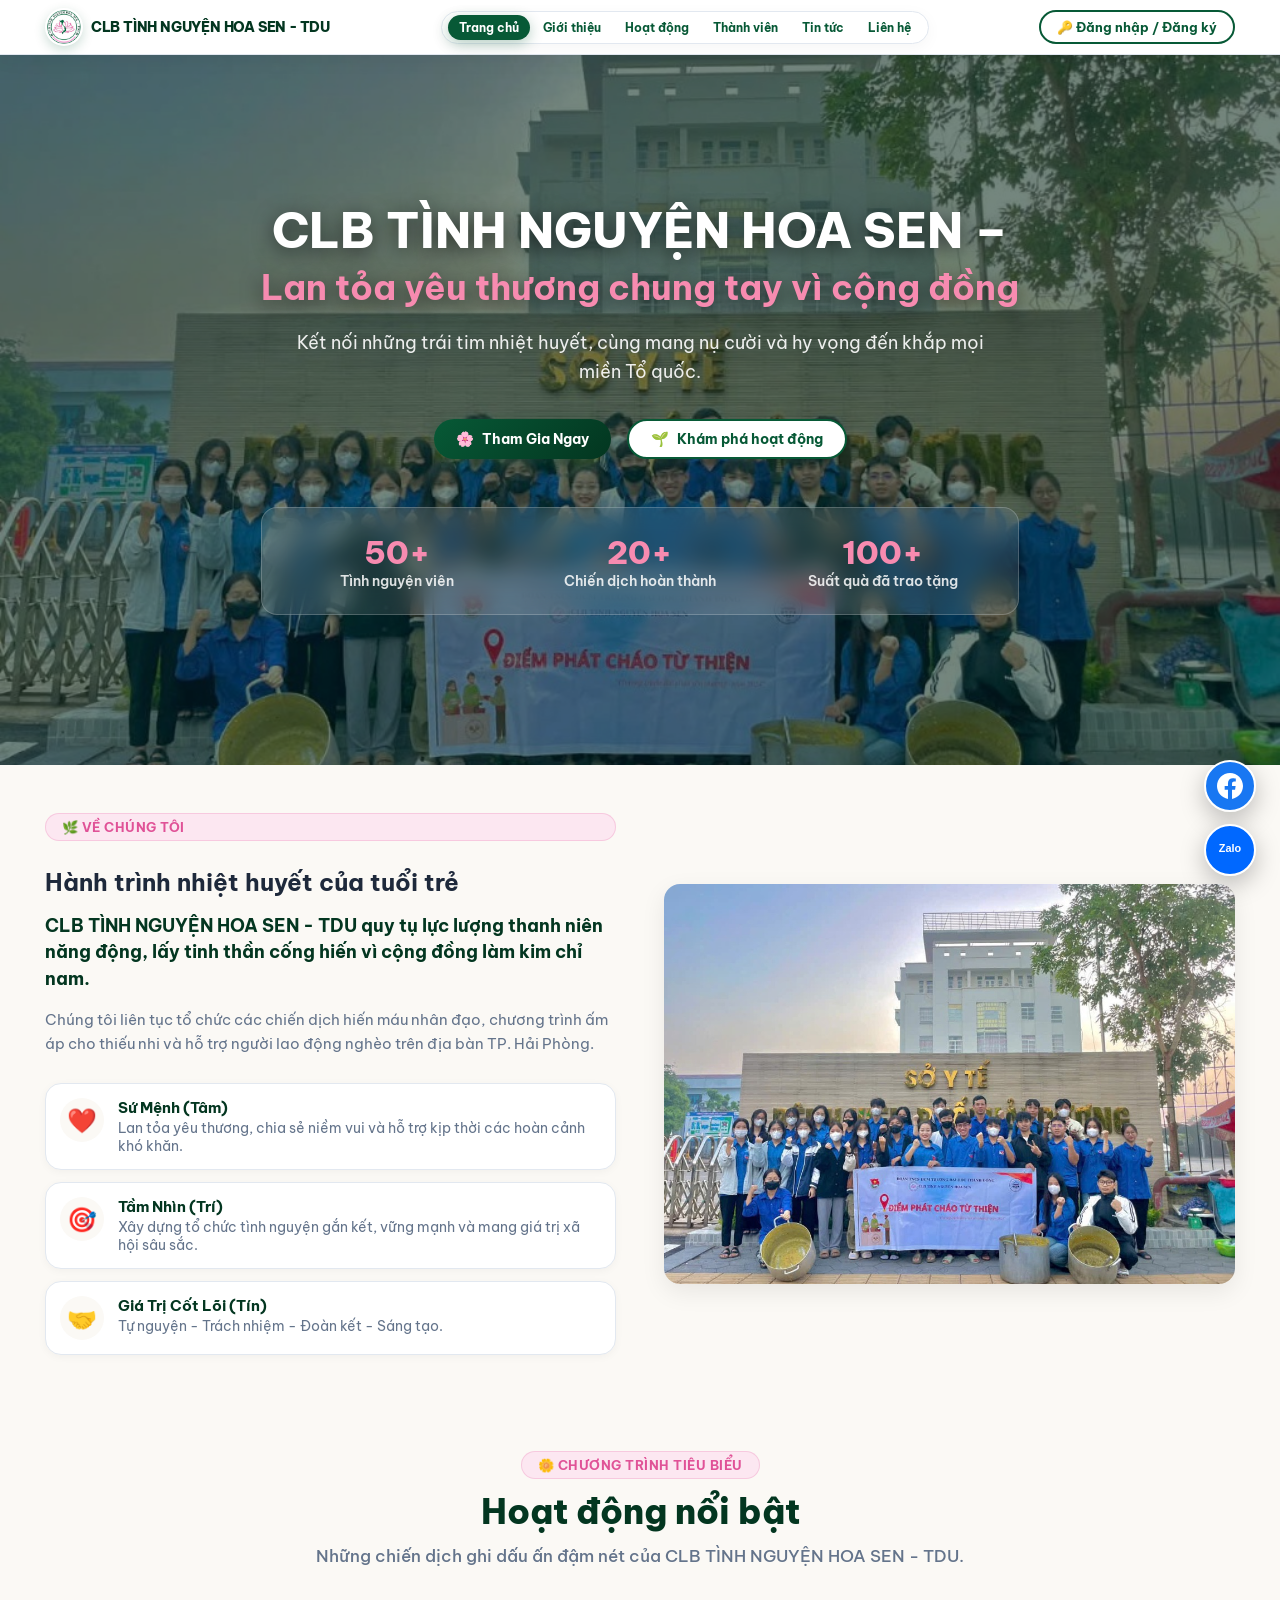
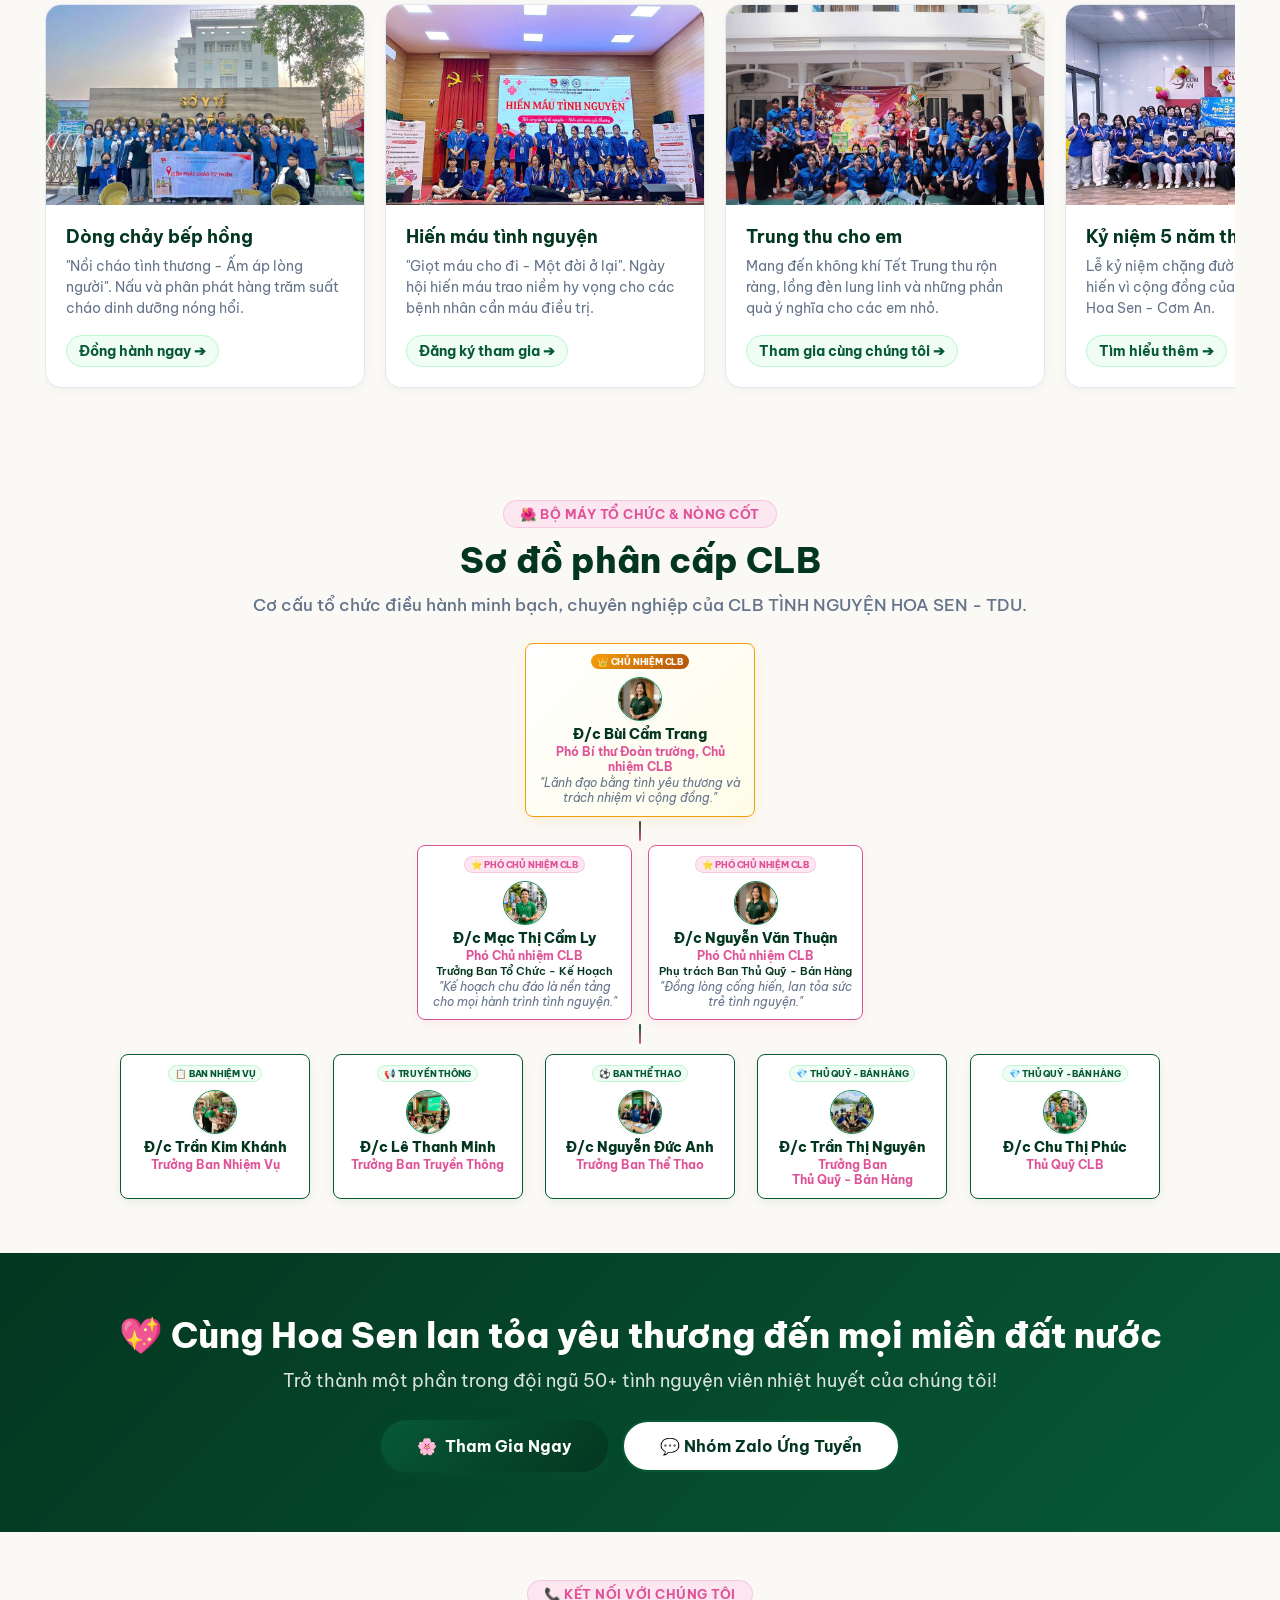
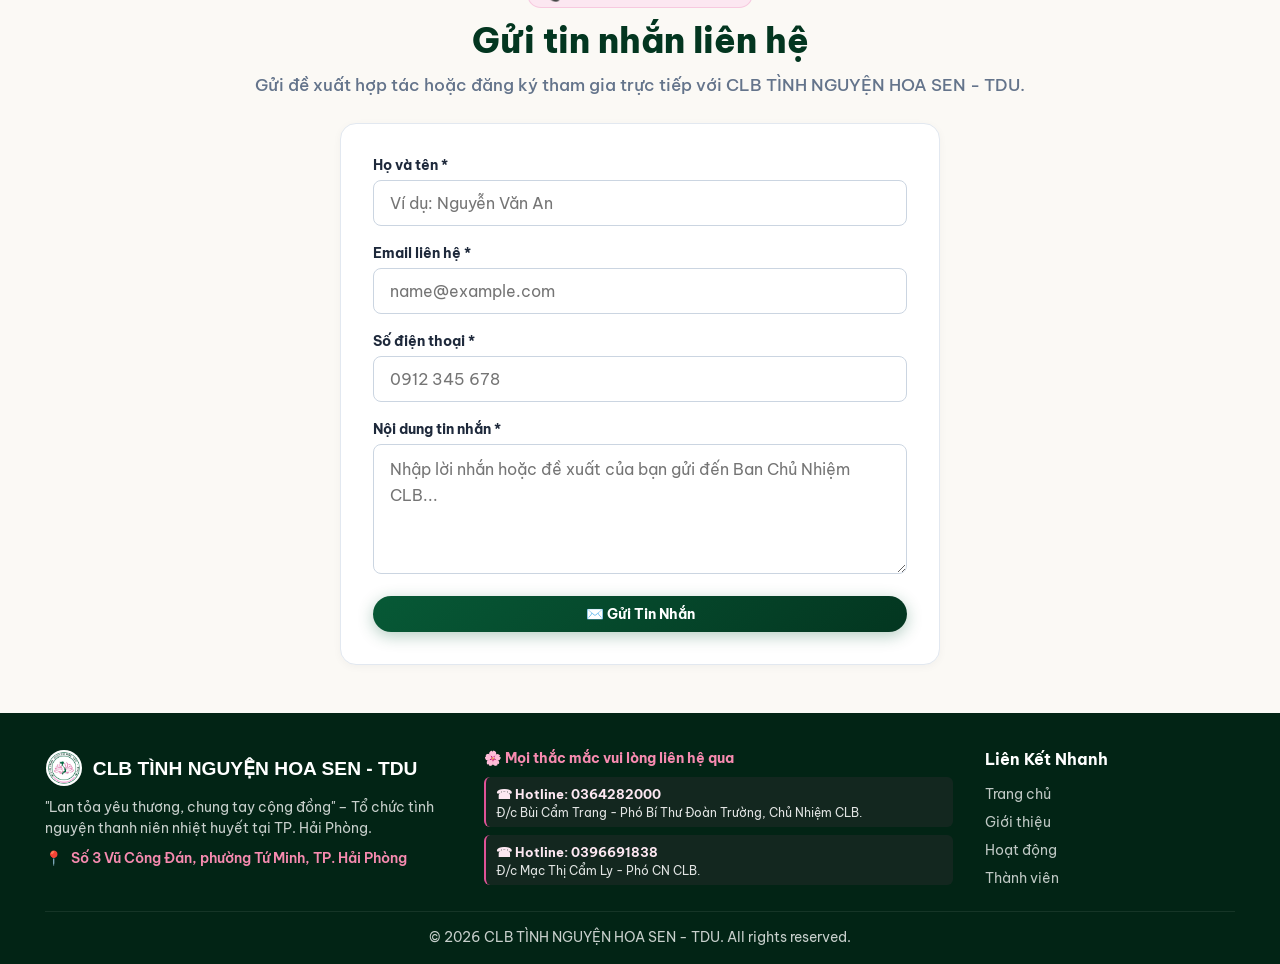
==== commit d4b7c108: "Add files via upload" ====
--- a/index.html
+++ b/index.html
@@ -5,6 +5,9 @@
     <meta name="viewport" content="width=device-width, initial-scale=1.0, maximum-scale=1.0, user-scalable=no">
     <title>CLB TÌNH NGUYỆN HOA SEN - TDU</title>
     <meta name="description" content="Trang web chính thức của CLB TÌNH NGUYỆN HOA SEN - TDU tại TP. Hải Phòng. Đội ngũ 50+ tình nguyện viên, 20+ chiến dịch hoàn thành, 100+ suất quà trao tặng.">
+    <link rel="preconnect" href="https://fonts.googleapis.com">
+    <link rel="preconnect" href="https://fonts.gstatic.com" crossorigin>
+    <link href="https://fonts.googleapis.com/css2?family=Be+Vietnam+Pro:ital,wght@0,300;0,400;0,500;0,600;0,700;0,800;0,900;1,400;1,600&family=Plus+Jakarta+Sans:ital,wght@0,400;0,500;0,600;0,700;0,800;1,400;1,600&display=swap" rel="stylesheet">
     <link rel="stylesheet" href="css/style.css">
 </head>
 <body>
@@ -271,7 +274,7 @@
                                 <img src="images/vpres.jpg" alt="Đ/c Mạc Thị Cẩm Ly">
                             </div>
                             <h3 class="org-name">Đ/c Mạc Thị Cẩm Ly</h3>
-                            <div class="org-role">Phó Chủ nhiệm CLB</div>
+                            <div class="org-role">Phó Chủ nhiệm CLB<span class="org-sub-role">Trưởng Ban Tổ Chức - Kế Hoạch</span></div>
                             <p class="org-quote">"Kế hoạch chu đáo là nền tảng cho mọi hành trình tình nguyện."</p>
                         </div>
 
@@ -281,7 +284,7 @@
                                 <img src="images/pres.jpg" alt="Đ/c Nguyễn Văn Thuận">
                             </div>
                             <h3 class="org-name">Đ/c Nguyễn Văn Thuận</h3>
-                            <div class="org-role">Phó Chủ nhiệm CLB</div>
+                            <div class="org-role">Phó Chủ nhiệm CLB<span class="org-sub-role">Phụ trách Ban Thủ Quỹ - Bán Hàng</span></div>
                             <p class="org-quote">"Đồng lòng cống hiến, lan tỏa sức trẻ tình nguyện."</p>
                         </div>
                     </div>
@@ -290,132 +293,58 @@
                 <!-- ĐƯỜNG NỐI DỌC CÂN ĐỐI -->
                 <div class="org-connector-vertical"></div>
 
-                <!-- TẦNG 3: CÁC BAN CHUYÊN MÔN, TRƯỞNG BAN VÀ THÀNH VIÊN BAN (LEVEL 3) -->
+                <!-- TẦNG 3: CÁC BAN NGÀNH & TRƯỞNG BAN (LEVEL 3 - ĐỒNG BỘ ĐẸP NHƯ TẦNG 1 & 2) -->
                 <div class="org-level level-3">
-                    <div class="org-departments-grid">
-                        
-                        <!-- BAN 1: BAN TỔ CHỨC - KẾ HOẠCH & BAN NHIỆM VỤ -->
-                        <div class="dept-box">
-                            <div class="dept-header">
-                                <div class="dept-icon">📋</div>
-                                <div>
-                                    <h4 class="dept-title">Ban Tổ Chức - Kế Hoạch & Ban Nhiệm Vụ</h4>
-                                    <span class="dept-sub">Chịu trách nhiệm lập kế hoạch & điều phối nhiệm vụ</span>
-                                </div>
-                            </div>
-                            <div class="dept-members-list">
-                                <div class="dept-member-item leader">
-                                    <img src="images/vpres.jpg" alt="Đ/c Mạc Thị Cẩm Ly">
-                                    <div>
-                                        <div class="dept-member-name">Đ/c Mạc Thị Cẩm Ly</div>
-                                        <div class="dept-member-tag">Trưởng Ban Tổ Chức - Kế Hoạch</div>
-                                    </div>
-                                </div>
-                                <div class="dept-member-item leader">
-                                    <img src="images/charity.jpg" alt="Đ/c Trần Kim Khánh">
-                                    <div>
-                                        <div class="dept-member-name">Đ/c Trần Kim Khánh</div>
-                                        <div class="dept-member-tag">Trưởng Ban Nhiệm Vụ</div>
-                                    </div>
-                                </div>
-                                <div class="dept-member-item">
-                                    <div class="dept-member-avatar-placeholder">👥</div>
-                                    <div>
-                                        <div class="dept-member-name">Các Thành viên trong ban</div>
-                                        <div class="dept-member-sub">Đội ngũ hậu cần & triển khai nhiệm vụ</div>
-                                    </div>
-                                </div>
-                            </div>
-                        </div>
-
-                        <!-- BAN 2: BAN PHONG TRÀO - TRUYỀN THÔNG -->
-                        <div class="dept-box">
-                            <div class="dept-header">
-                                <div class="dept-icon">📢</div>
-                                <div>
-                                    <h4 class="dept-title">Ban Phong Trào - Truyền Thông</h4>
-                                    <span class="dept-sub">Lan tỏa hình ảnh & kết nối cộng đồng</span>
-                                </div>
-                            </div>
-                            <div class="dept-members-list">
-                                <div class="dept-member-item leader">
-                                    <img src="images/workshop.jpg" alt="Đ/c Lê Thanh Minh">
-                                    <div>
-                                        <div class="dept-member-name">Đ/c Lê Thanh Minh</div>
-                                        <div class="dept-member-tag">Trưởng Ban Truyền Thông</div>
-                                    </div>
-                                </div>
-                                <div class="dept-member-item">
-                                    <div class="dept-member-avatar-placeholder">👥</div>
-                                    <div>
-                                        <div class="dept-member-name">Các Thành viên trong ban</div>
-                                        <div class="dept-member-sub">Đội ngũ nội dung, quay chụp & thiết kế</div>
-                                    </div>
-                                </div>
-                            </div>
-                        </div>
-
-                        <!-- BAN 3: BAN THỂ THAO -->
-                        <div class="dept-box">
-                            <div class="dept-header">
-                                <div class="dept-icon">⚽</div>
-                                <div>
-                                    <h4 class="dept-title">Ban Thể Thao</h4>
-                                    <span class="dept-sub">Rèn luyện thể lực & giao lưu phong trào</span>
-                                </div>
-                            </div>
-                            <div class="dept-members-list">
-                                <div class="dept-member-item leader">
-                                    <img src="images/student.jpg" alt="Đ/c Nguyễn Đức Anh">
-                                    <div>
-                                        <div class="dept-member-name">Đ/c Nguyễn Đức Anh</div>
-                                        <div class="dept-member-tag">Trưởng Ban Thể Thao</div>
-                                    </div>
-                                </div>
-                                <div class="dept-member-item">
-                                    <div class="dept-member-avatar-placeholder">👥</div>
-                                    <div>
-                                        <div class="dept-member-name">Các Thành viên trong ban</div>
-                                        <div class="dept-member-sub">Vận động viên & tình nguyện viên thể thao</div>
-                                    </div>
-                                </div>
-                            </div>
-                        </div>
-
-                        <!-- BAN 4: BAN THỦ QUYẾ - BÁN HÀNG -->
-                        <div class="dept-box">
-                            <div class="dept-header">
-                                <div class="dept-icon">💎</div>
-                                <div>
-                                    <h4 class="dept-title">Ban Thủ Quỹ - Bán Hàng</h4>
-                                    <span class="dept-sub">Quản lý tài chính & Gây quỹ từ thiện</span>
-                                </div>
-                            </div>
-                            <div class="dept-members-list">
-                                <div class="dept-member-item leader">
-                                    <img src="images/env.jpg" alt="Đ/c Trần Thị Nguyên">
-                                    <div>
-                                        <div class="dept-member-name">Đ/c Trần Thị Nguyên</div>
-                                        <div class="dept-member-tag">Trưởng Ban Thủ Quỹ</div>
-                                    </div>
-                                </div>
-                                <div class="dept-member-item leader">
-                                    <img src="images/vpres.jpg" alt="Đ/c Chu Thị Phúc">
-                                    <div>
-                                        <div class="dept-member-name">Đ/c Chu Thị Phúc</div>
-                                        <div class="dept-member-tag">Thủ Quỹ CLB</div>
-                                    </div>
-                                </div>
-                                <div class="dept-member-item">
-                                    <div class="dept-member-avatar-placeholder">👥</div>
-                                    <div>
-                                        <div class="dept-member-name">Các Thành viên trong ban</div>
-                                        <div class="dept-member-sub">Đội ngũ bán hàng gây quỹ yêu thương</div>
-                                    </div>
-                                </div>
-                            </div>
-                        </div>
-
+                    <div class="org-row">
+                        <!-- BAN NHIỆM VỤ -->
+                        <div class="org-card card-dept">
+                            <div class="org-badge">📋 BAN NHIỆM VỤ</div>
+                            <div class="org-avatar">
+                                <img src="images/charity.jpg" alt="Đ/c Trần Kim Khánh">
+                            </div>
+                            <h3 class="org-name">Đ/c Trần Kim Khánh</h3>
+                            <div class="org-role">Trưởng Ban Nhiệm Vụ</div>
+                        </div>
+
+                        <!-- BAN PHONG TRÀO - TRUYỀN THÔNG -->
+                        <div class="org-card card-dept">
+                            <div class="org-badge">📢 TRUYỀN THÔNG</div>
+                            <div class="org-avatar">
+                                <img src="images/workshop.jpg" alt="Đ/c Lê Thanh Minh">
+                            </div>
+                            <h3 class="org-name">Đ/c Lê Thanh Minh</h3>
+                            <div class="org-role">Trưởng Ban Truyền Thông</div>
+                        </div>
+
+                        <!-- BAN THỂ THAO -->
+                        <div class="org-card card-dept">
+                            <div class="org-badge">⚽ BAN THỂ THAO</div>
+                            <div class="org-avatar">
+                                <img src="images/student.jpg" alt="Đ/c Nguyễn Đức Anh">
+                            </div>
+                            <h3 class="org-name">Đ/c Nguyễn Đức Anh</h3>
+                            <div class="org-role">Trưởng Ban Thể Thao</div>
+                        </div>
+
+                        <!-- BAN THỦ QUỸ - BÁN HÀNG -->
+                        <div class="org-card card-dept">
+                            <div class="org-badge">💎 THỦ QUỸ - BÁN HÀNG</div>
+                            <div class="org-avatar">
+                                <img src="images/env.jpg" alt="Đ/c Trần Thị Nguyên">
+                            </div>
+                            <h3 class="org-name">Đ/c Trần Thị Nguyên</h3>
+                            <div class="org-role">Trưởng Ban<br>Thủ Quỹ - Bán Hàng</div>
+                        </div>
+
+                        <!-- THỦ QUỸ CLB -->
+                        <div class="org-card card-dept">
+                            <div class="org-badge">💎 THỦ QUỸ - BÁN HÀNG</div>
+                            <div class="org-avatar">
+                                <img src="images/vpres.jpg" alt="Đ/c Chu Thị Phúc">
+                            </div>
+                            <h3 class="org-name">Đ/c Chu Thị Phúc</h3>
+                            <div class="org-role">Thủ Quỹ CLB</div>
+                        </div>
                     </div>
                 </div>
 
@@ -515,6 +444,20 @@
                 </div>
 
                 <div>
+                    <h4 class="footer-heading" style="color: #f78bb0; margin-bottom: 10px; font-size: 0.88rem;">🌸 Mọi thắc mắc vui lòng liên hệ qua</h4>
+                    <div style="display: flex; flex-direction: column; gap: 8px;">
+                        <div style="background: rgba(224, 82, 151, 0.08); border-left: 2.5px solid #e05297; padding: 6px 10px; border-radius: 6px;">
+                            <a href="tel:0364282000" style="color: #fce7f1; font-weight: 700; font-size: 0.84rem; text-decoration: none; display: inline-block;">☎ Hotline: 0364282000</a>
+                            <div style="color: rgba(255,255,255,0.88); font-size: 0.76rem; margin-top: 2px; line-height: 1.3;">Đ/c Bùi Cẩm Trang - Phó Bí Thư Đoàn Trường, Chủ Nhiệm CLB.</div>
+                        </div>
+                        <div style="background: rgba(224, 82, 151, 0.08); border-left: 2.5px solid #e05297; padding: 6px 10px; border-radius: 6px;">
+                            <a href="tel:0396691838" style="color: #fce7f1; font-weight: 700; font-size: 0.84rem; text-decoration: none; display: inline-block;">☎ Hotline: 0396691838</a>
+                            <div style="color: rgba(255,255,255,0.88); font-size: 0.76rem; margin-top: 2px; line-height: 1.3;">Đ/c Mạc Thị Cẩm Ly - Phó CN CLB.</div>
+                        </div>
+                    </div>
+                </div>
+
+                <div>
                     <h4 class="footer-heading">Liên Kết Nhanh</h4>
                     <ul class="footer-links">
                         <li><a href="#hero">Trang chủ</a></li>
@@ -626,15 +569,9 @@
                     <label class="form-label">Họ và tên *</label>
                     <input type="text" id="regName" class="form-input" placeholder="Ví dụ: Nguyễn Văn An" required>
                 </div>
-                <div style="display: grid; grid-template-columns: 1fr 1fr; gap: 14px;">
-                    <div class="form-group">
-                        <label class="form-label">Mã sinh viên</label>
-                        <input type="text" id="regStudentId" class="form-input" placeholder="SV2026">
-                    </div>
-                    <div class="form-group">
-                        <label class="form-label">Số điện thoại *</label>
-                        <input type="tel" id="regPhone" class="form-input" placeholder="0912 345 678" required>
-                    </div>
+                <div class="form-group">
+                    <label class="form-label">Số điện thoại *</label>
+                    <input type="tel" id="regPhone" class="form-input" placeholder="0912 345 678" required>
                 </div>
                 <div class="form-group">
                     <label class="form-label">Email *</label>
--- a/css/style.css
+++ b/css/style.css
@@ -20,6 +20,8 @@
     --radius-md: 16px;
     --radius-lg: 24px;
     --radius-full: 9999px;
+    --font-main: 'Be Vietnam Pro', 'Plus Jakarta Sans', -apple-system, BlinkMacSystemFont, "Segoe UI", Roboto, sans-serif;
+    --font-heading: 'Be Vietnam Pro', 'Plus Jakarta Sans', sans-serif;
     --transition: all 0.25s cubic-bezier(0.16, 1, 0.3, 1);
 }
 
@@ -32,7 +34,7 @@
 
 html {
     scroll-behavior: smooth;
-    font-family: 'Inter', system-ui, -apple-system, sans-serif;
+    font-family: var(--font-main);
     color: var(--text-dark);
     background-color: var(--bg-light);
 }
@@ -49,10 +51,10 @@
 
 /* NGĂN CÁCH CÁC DANH MỤC */
 section { margin: 0 !important; padding: 48px 0; border: none; }
-.section-header { text-align: center; max-width: 720px; margin: 0 auto 28px auto; }
+.section-header { text-align: center; max-width: 1180px; margin: 0 auto 28px auto; }
 .section-tag { display: inline-flex; align-items: center; gap: 8px; padding: 5px 16px; background: var(--accent-pink-soft); color: var(--accent-pink); border-radius: var(--radius-full); font-size: 0.82rem; font-weight: 700; letter-spacing: 0.5px; text-transform: uppercase; margin-bottom: 10px; border: 1px solid rgba(224, 82, 151, 0.2); }
 .section-title { font-size: 2.2rem; font-weight: 800; margin-bottom: 12px; color: var(--primary-dark); }
-.section-subtitle { font-size: 1.02rem; color: var(--text-muted); }
+.section-subtitle { font-size: clamp(0.98rem, 1.3vw, 1.18rem); font-weight: 500; color: var(--text-muted); white-space: nowrap; max-width: 100%; overflow: hidden; text-overflow: ellipsis; }
 
 /* PURE WHITE HEADER NAVBAR - STRICTLY 1 SINGLE HORIZONTAL LINE */
 .header {
@@ -91,12 +93,13 @@
     display: flex;
     align-items: center;
     gap: 8px;
-    font-family: 'Outfit', sans-serif;
+    font-family: 'Be Vietnam Pro', sans-serif !important;
     font-weight: 800;
     font-size: clamp(0.9rem, 1.1vw, 1.15rem);
     color: var(--primary-dark);
     white-space: nowrap;
     flex-shrink: 0;
+    letter-spacing: -0.2px;
 }
 
 .logo-wrapper {
@@ -465,12 +468,15 @@
     transform: scale(0.94) !important;
 }
 
-/* HIERARCHICAL ORG CHART (SƠ ĐỒ PHÂN CẤP CLB) */
+/* HIERARCHICAL ORG CHART (CÁCH LỀ 2CM MỖI BÊN CHUẨN XÁC) */
 .org-tree-container {
     display: flex;
     flex-direction: column;
     align-items: center;
-    max-width: 1100px;
+    width: 100%;
+    max-width: 100%;
+    padding-left: 2cm !important;
+    padding-right: 2cm !important;
     margin: 0 auto;
     position: relative;
 }
@@ -485,10 +491,11 @@
 /* Level 1 - Chủ nhiệm Card VIP */
 .card-president {
     background: linear-gradient(135deg, #ffffff 0%, #fefce8 100%);
-    border: 2px solid #f59e0b !important;
-    box-shadow: 0 12px 32px rgba(245, 158, 11, 0.2) !important;
-    max-width: 380px;
-    width: 100%;
+    border: 1.5px solid #f59e0b !important;
+    box-shadow: 0 4px 14px rgba(245, 158, 11, 0.12) !important;
+    max-width: 230px !important;
+    width: 100%;
+    padding: 10px 12px !important;
 }
 
 .card-president .org-badge {
@@ -499,7 +506,7 @@
 /* Level 2 - Phó chủ nhiệm Cards */
 .org-row {
     display: flex;
-    gap: 32px;
+    gap: 16px;
     justify-content: center;
     width: 100%;
     flex-wrap: wrap;
@@ -508,9 +515,10 @@
 .card-vpres {
     background: #ffffff;
     border: 1.5px solid #e05297 !important;
-    box-shadow: 0 8px 24px rgba(224, 82, 151, 0.12) !important;
-    max-width: 340px;
-    width: 100%;
+    box-shadow: 0 4px 12px rgba(224, 82, 151, 0.08) !important;
+    max-width: 215px !important;
+    width: 100%;
+    padding: 10px 10px !important;
 }
 
 .card-vpres .org-badge {
@@ -519,37 +527,82 @@
     border: 1px solid rgba(224, 82, 151, 0.2);
 }
 
+/* Level 3 - Department Cards */
+.card-dept {
+    background: #ffffff;
+    border: 1.5px solid #075936 !important;
+    box-shadow: 0 3px 10px rgba(7, 89, 54, 0.08) !important;
+    max-width: 165px !important;
+    width: 100%;
+    padding: 8px 6px !important;
+}
+
+.card-dept .org-badge {
+    background: #f0fdf4;
+    color: var(--primary);
+    border: 1px solid #bbf7d0;
+}
+
+/* Level 3 - 1 Single Horizontal Row (Dải Đều 100%) */
+.level-3 {
+    width: 100%;
+    max-width: 1100px;
+    margin: 0 auto;
+}
+
+.level-3 .org-row {
+    display: flex;
+    flex-wrap: nowrap !important;
+    gap: 12px;
+    justify-content: space-between !important;
+    align-items: stretch;
+    width: 100%;
+    max-width: 100%;
+    padding: 6px 0;
+}
+
+.level-3 .org-card {
+    flex: 1 1 0 !important;
+    min-width: 0 !important;
+    max-width: 190px !important;
+    padding: 10px 6px !important;
+}
+
 .org-card {
-    padding: 24px;
-    border-radius: var(--radius-md);
+    padding: 10px 8px;
+    border-radius: var(--radius-sm);
     text-align: center;
     position: relative;
     transition: var(--transition);
 }
 
 .org-card:hover {
-    transform: translateY(-4px);
+    transform: translateY(-2px);
 }
 
 .org-badge {
     display: inline-block;
-    padding: 4px 14px;
-    border-radius: 20px;
-    font-size: 0.78rem;
+    padding: 2px 6px;
+    border-radius: 12px;
+    font-size: 0.58rem;
     font-weight: 800;
-    letter-spacing: 0.5px;
-    text-transform: uppercase;
-    margin-bottom: 14px;
+    font-family: 'Be Vietnam Pro', sans-serif !important;
+    letter-spacing: -0.2px;
+    margin-bottom: 4px;
+    white-space: nowrap;
+    max-width: 100%;
+    overflow: hidden;
+    text-overflow: ellipsis;
 }
 
 .org-avatar {
-    width: 86px;
-    height: 86px;
+    width: 44px;
+    height: 44px;
     border-radius: 50%;
-    margin: 0 auto 12px auto;
+    margin: 0 auto 4px auto;
     overflow: hidden;
-    border: 3px solid var(--primary-light);
-    box-shadow: 0 4px 12px rgba(0, 0, 0, 0.1);
+    border: 1.5px solid var(--primary-light);
+    box-shadow: 0 2px 5px rgba(0, 0, 0, 0.05);
 }
 
 .org-avatar img {
@@ -559,48 +612,61 @@
 }
 
 .org-name {
-    font-size: 1.15rem;
+    font-size: 0.90rem;
     font-weight: 800;
     color: var(--primary-dark);
-    margin-bottom: 4px;
+    margin-bottom: 2px;
+    white-space: normal !important;
+    word-break: normal;
+    line-height: 1.25;
 }
 
 .org-role {
-    font-size: 0.85rem;
+    font-size: 0.72rem;
     font-weight: 700;
     color: var(--accent-pink);
-    margin-bottom: 8px;
+    line-height: 1.3;
+    white-space: normal !important;
+    word-break: normal;
+}
+
+.org-sub-role {
+    display: block;
+    font-size: 0.66rem;
+    font-weight: 600;
+    color: var(--primary-dark);
+    margin-top: 1px;
 }
 
 .org-quote {
-    font-size: 0.82rem;
+    font-size: 0.74rem;
     font-style: italic;
     color: var(--text-muted);
-    line-height: 1.4;
+    line-height: 1.3;
 }
 
 /* Connector lines vertical */
 .org-connector-vertical {
-    width: 3px;
-    height: 36px;
+    width: 2px;
+    height: 20px;
     background: linear-gradient(to bottom, var(--primary) 0%, var(--accent-pink) 100%);
-    margin: 8px 0;
+    margin: 4px 0;
     border-radius: 2px;
 }
 
-/* Level 3 - Departments Grid */
+/* Level 3 - Departments Grid (Compact) */
 .org-departments-grid {
     display: grid;
     grid-template-columns: repeat(2, 1fr);
-    gap: 24px;
+    gap: 14px;
     width: 100%;
 }
 
 .dept-box {
     background: #ffffff;
-    border-radius: var(--radius-md);
+    border-radius: var(--radius-sm);
     border: 1px solid #e2e8f0;
-    padding: 24px;
+    padding: 14px 16px;
     box-shadow: var(--shadow-sm);
     transition: var(--transition);
 }
@@ -613,16 +679,16 @@
 .dept-header {
     display: flex;
     align-items: center;
-    gap: 14px;
-    margin-bottom: 18px;
-    padding-bottom: 14px;
-    border-bottom: 1.5px dashed #cbd5e1;
+    gap: 10px;
+    margin-bottom: 10px;
+    padding-bottom: 8px;
+    border-bottom: 1px dashed #cbd5e1;
 }
 
 .dept-icon {
-    font-size: 1.6rem;
-    width: 48px;
-    height: 48px;
+    font-size: 1.2rem;
+    width: 36px;
+    height: 36px;
     background: var(--bg-light);
     border-radius: 50%;
     display: flex;
@@ -633,13 +699,13 @@
 }
 
 .dept-title {
-    font-size: 1.05rem;
+    font-size: 0.92rem;
     font-weight: 800;
     color: var(--primary-dark);
 }
 
 .dept-sub {
-    font-size: 0.8rem;
+    font-size: 0.74rem;
     color: var(--text-muted);
     font-weight: 500;
 }
@@ -647,16 +713,16 @@
 .dept-members-list {
     display: flex;
     flex-direction: column;
-    gap: 12px;
+    gap: 8px;
 }
 
 .dept-member-item {
     display: flex;
     align-items: center;
-    gap: 12px;
-    padding: 10px 14px;
+    gap: 8px;
+    padding: 6px 10px;
     background: #f8fafc;
-    border-radius: 12px;
+    border-radius: 8px;
     border: 1px solid #f1f5f9;
 }
 
@@ -666,40 +732,59 @@
 }
 
 .dept-member-item img {
-    width: 42px;
-    height: 42px;
+    width: 32px;
+    height: 32px;
     border-radius: 50%;
     object-fit: cover;
-    border: 2px solid var(--primary);
+    border: 1.5px solid var(--primary);
 }
 
 .dept-member-avatar-placeholder {
-    width: 42px;
-    height: 42px;
+    width: 32px;
+    height: 32px;
     border-radius: 50%;
     background: #e2e8f0;
     display: flex;
     align-items: center;
     justify-content: center;
-    font-size: 1.1rem;
+    font-size: 0.9rem;
     color: var(--text-muted);
 }
 
 .dept-member-name {
-    font-size: 0.92rem;
+    font-size: 0.84rem;
     font-weight: 700;
     color: var(--primary-dark);
 }
 
 .dept-member-tag {
-    font-size: 0.78rem;
+    font-size: 0.72rem;
     font-weight: 700;
     color: var(--accent-pink);
 }
 
 .dept-member-sub {
-    font-size: 0.78rem;
+    font-size: 0.72rem;
     color: var(--text-muted);
+}
+
+.dept-box-wide {
+    grid-column: span 2;
+}
+
+.dept-members-grid {
+    display: grid;
+    grid-template-columns: repeat(auto-fit, minmax(200px, 1fr));
+    gap: 8px;
+}
+
+@media (max-width: 768px) {
+    .dept-box-wide {
+        grid-column: span 1;
+    }
+    .dept-members-grid {
+        grid-template-columns: 1fr;
+    }
 }
 
 /* CTA BANNER */
@@ -770,7 +855,10 @@
 
 /* FOOTER */
 .footer { background: #022415; color: rgba(255, 255, 255, 0.78); padding: 36px 0 18px 0; }
-.footer-grid { display: grid; grid-template-columns: 2fr 1fr; gap: 48px; margin-bottom: 24px; }
+.footer-grid { display: grid; grid-template-columns: 1.3fr 1.5fr 0.8fr; gap: 32px; margin-bottom: 24px; }
+@media (max-width: 860px) {
+    .footer-grid { grid-template-columns: 1fr; gap: 24px; }
+}
 .footer-logo { display: flex; align-items: center; gap: 10px; font-family: 'Outfit', sans-serif; font-size: 1.2rem; font-weight: 800; color: #ffffff; margin-bottom: 10px; }
 .footer-logo-img { width: 36px; height: 36px; object-fit: contain; border-radius: 50%; background: #ffffff; padding: 2px; }
 .footer-address-box { display: flex; align-items: flex-start; gap: 8px; margin-top: 10px; color: #f78bb0; font-size: 0.88rem; font-weight: 600; text-wrap: pretty; }
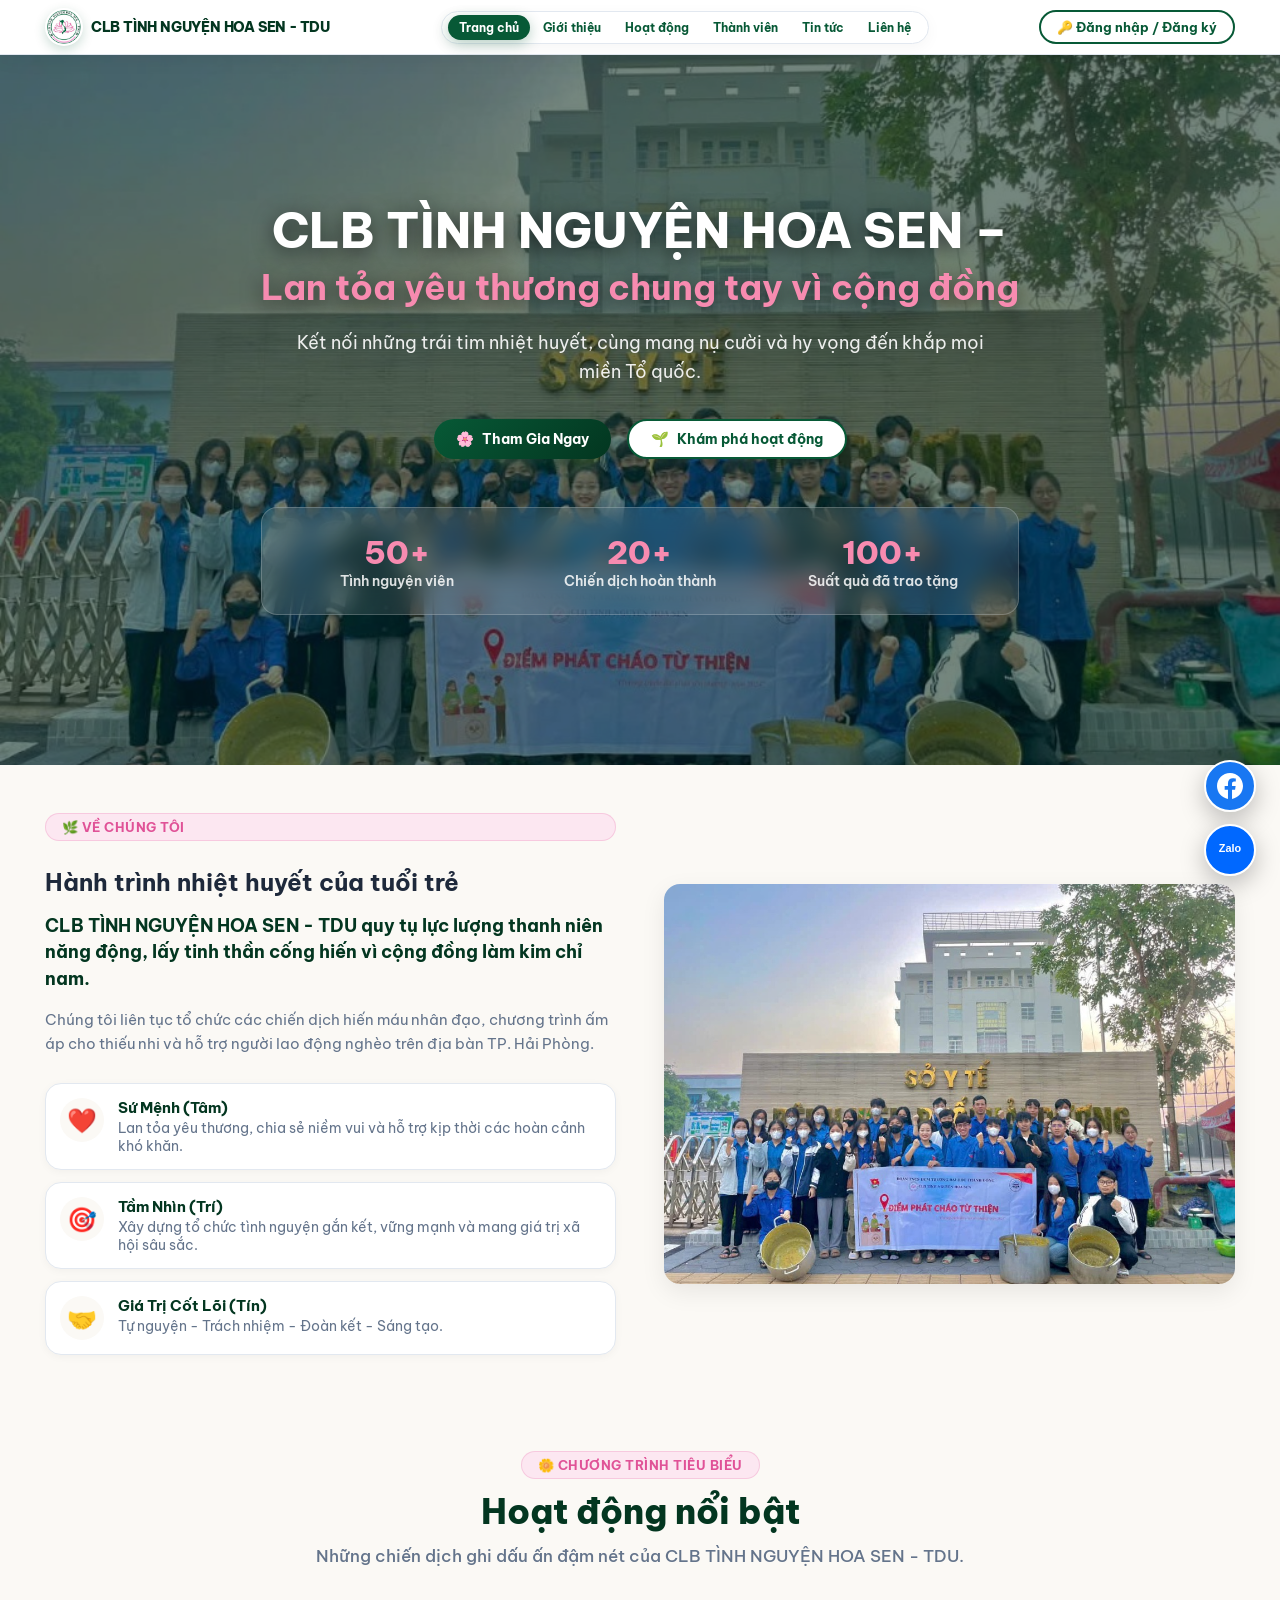
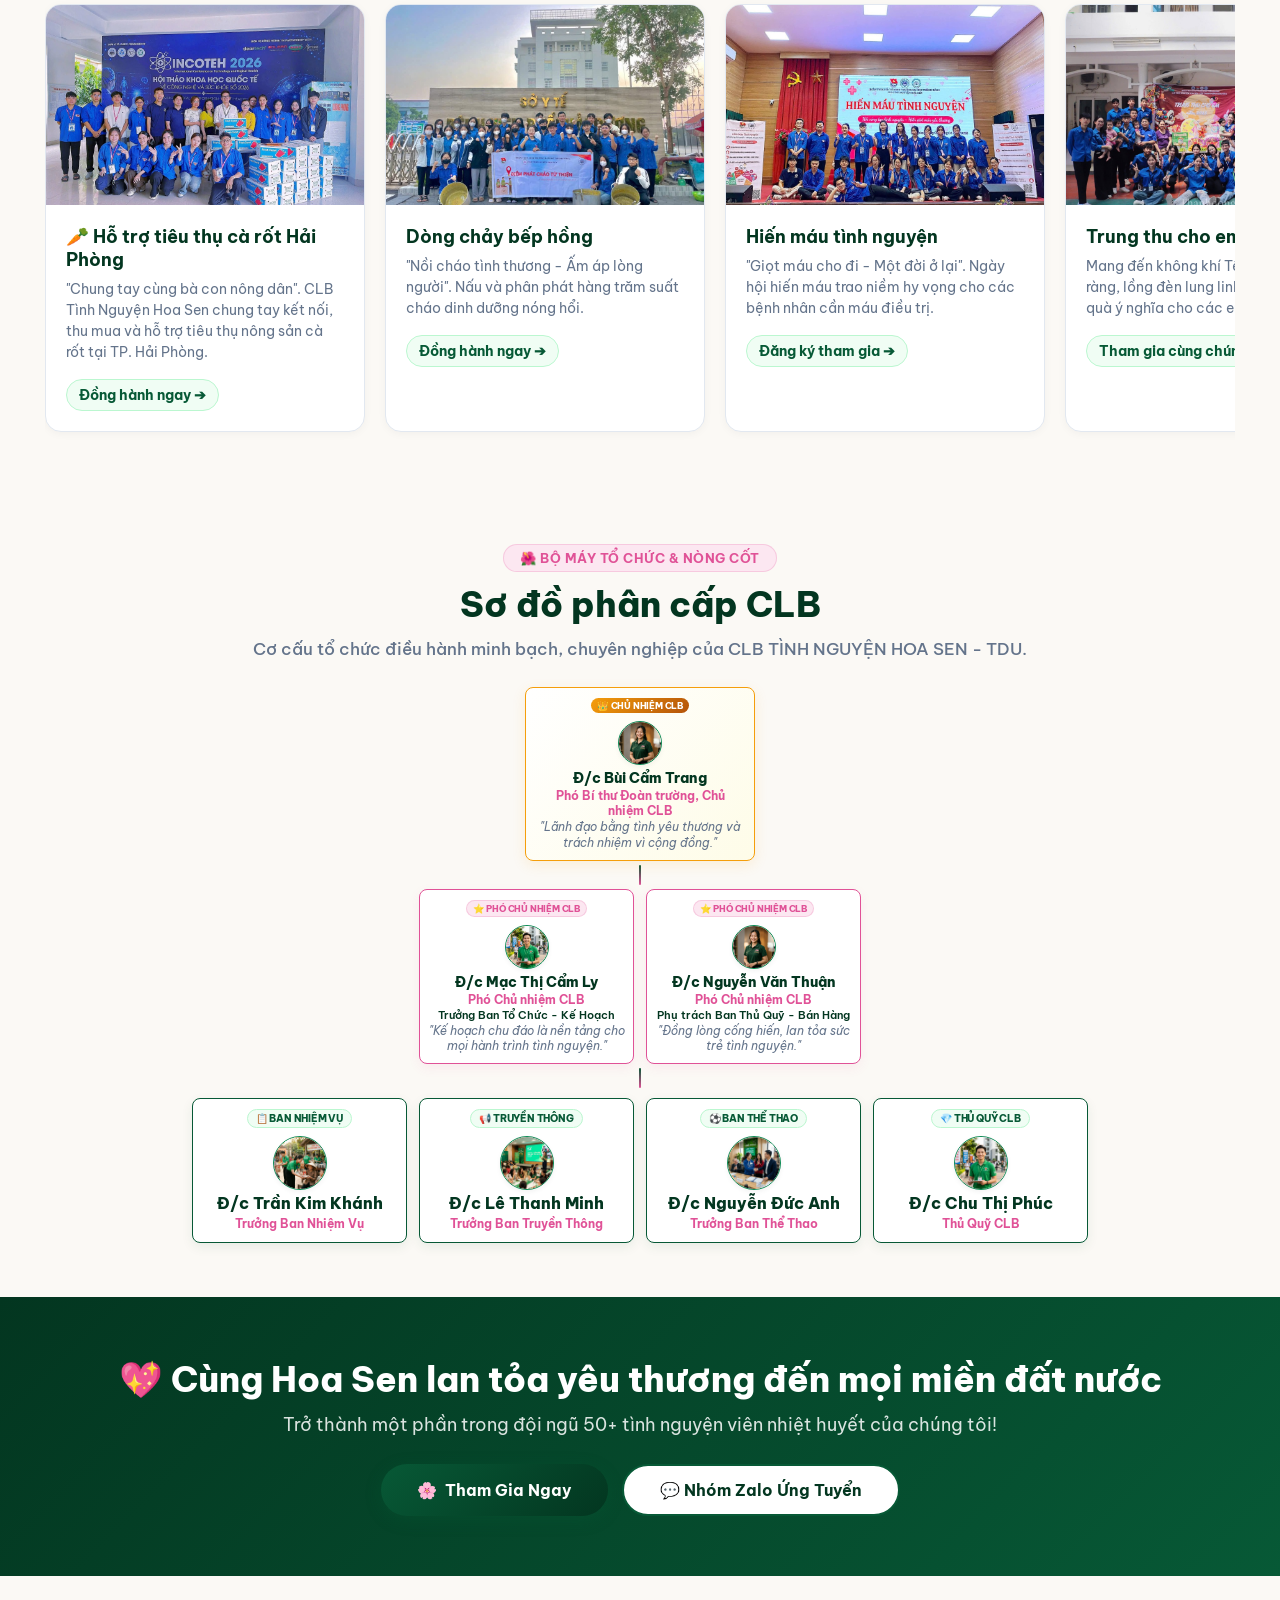
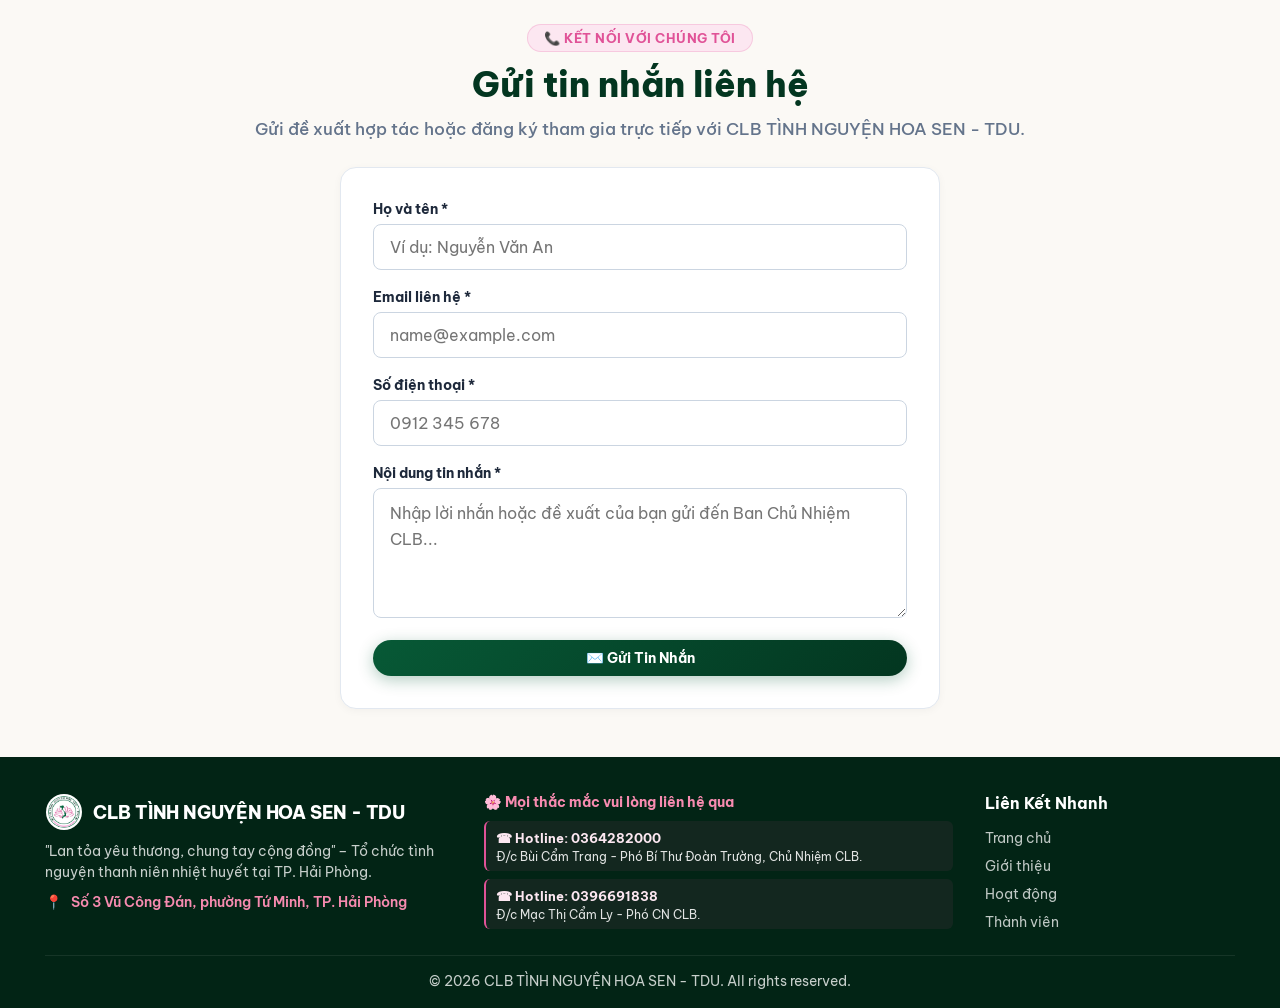
==== commit 3b72cc14: "Add files via upload" ====
--- a/index.html
+++ b/index.html
@@ -179,6 +179,17 @@
                 <div class="activities-grid-slider" id="activitiesGrid">
                     <div class="activity-card">
                         <div class="card-img-holder">
+                            <img src="images/carrots_support.jpg" alt="Chung tay hỗ trợ tiêu thụ cà rốt Hải Phòng">
+                        </div>
+                        <div class="card-body">
+                            <h3 class="card-title">🥕 Hỗ trợ tiêu thụ cà rốt Hải Phòng</h3>
+                            <p class="card-text">"Chung tay cùng bà con nông dân". CLB Tình Nguyện Hoa Sen chung tay kết nối, thu mua và hỗ trợ tiêu thụ nông sản cà rốt tại TP. Hải Phòng.</p>
+                            <a href="javascript:void(0)" class="card-link js-open-register">Đồng hành ngay ➔</a>
+                        </div>
+                    </div>
+
+                    <div class="activity-card">
+                        <div class="card-img-holder">
                             <img src="images/banner1.jpg" alt="Dòng chảy bếp hồng">
                         </div>
                         <div class="card-body">
@@ -326,19 +337,9 @@
                             <div class="org-role">Trưởng Ban Thể Thao</div>
                         </div>
 
-                        <!-- BAN THỦ QUỸ - BÁN HÀNG -->
-                        <div class="org-card card-dept">
-                            <div class="org-badge">💎 THỦ QUỸ - BÁN HÀNG</div>
-                            <div class="org-avatar">
-                                <img src="images/env.jpg" alt="Đ/c Trần Thị Nguyên">
-                            </div>
-                            <h3 class="org-name">Đ/c Trần Thị Nguyên</h3>
-                            <div class="org-role">Trưởng Ban<br>Thủ Quỹ - Bán Hàng</div>
-                        </div>
-
                         <!-- THỦ QUỸ CLB -->
                         <div class="org-card card-dept">
-                            <div class="org-badge">💎 THỦ QUỸ - BÁN HÀNG</div>
+                            <div class="org-badge">💎 THỦ QUỸ CLB</div>
                             <div class="org-avatar">
                                 <img src="images/vpres.jpg" alt="Đ/c Chu Thị Phúc">
                             </div>
--- a/css/style.css
+++ b/css/style.css
@@ -503,22 +503,26 @@
     color: #ffffff;
 }
 
-/* Level 2 - Phó chủ nhiệm Cards */
-.org-row {
-    display: flex;
-    gap: 16px;
+/* Level 2 - Phó chủ nhiệm Cards (Nằm 1 Hàng Ngang Duy Nhất, Không Xuống Dòng) */
+.level-2 .org-row {
+    display: flex;
+    flex-wrap: nowrap !important;
+    gap: 12px;
     justify-content: center;
-    width: 100%;
-    flex-wrap: wrap;
+    align-items: stretch;
+    width: 100%;
+    max-width: 100%;
 }
 
 .card-vpres {
     background: #ffffff;
     border: 1.5px solid #e05297 !important;
     box-shadow: 0 4px 12px rgba(224, 82, 151, 0.08) !important;
+    flex: 1 1 0 !important;
+    min-width: 0 !important;
     max-width: 215px !important;
     width: 100%;
-    padding: 10px 10px !important;
+    padding: 10px 8px !important;
 }
 
 .card-vpres .org-badge {
@@ -527,20 +531,37 @@
     border: 1px solid rgba(224, 82, 151, 0.2);
 }
 
-/* Level 3 - Department Cards */
+/* Level 3 - Department Cards (To Đều Bằng Cấp 1 và Cấp 2) */
 .card-dept {
     background: #ffffff;
     border: 1.5px solid #075936 !important;
-    box-shadow: 0 3px 10px rgba(7, 89, 54, 0.08) !important;
-    max-width: 165px !important;
-    width: 100%;
-    padding: 8px 6px !important;
+    box-shadow: 0 4px 12px rgba(7, 89, 54, 0.08) !important;
+    flex: 1 1 0 !important;
+    min-width: 0 !important;
+    max-width: 215px !important;
+    width: 100%;
+    padding: 10px 8px !important;
 }
 
 .card-dept .org-badge {
     background: #f0fdf4;
     color: var(--primary);
     border: 1px solid #bbf7d0;
+    font-size: 0.62rem !important;
+    padding: 2px 8px !important;
+}
+
+.card-dept .org-avatar {
+    width: 54px !important;
+    height: 54px !important;
+}
+
+.card-dept .org-name {
+    font-size: 0.98rem !important;
+}
+
+.card-dept .org-role {
+    font-size: 0.78rem !important;
 }
 
 /* Level 3 - 1 Single Horizontal Row (Dải Đều 100%) */
@@ -554,7 +575,7 @@
     display: flex;
     flex-wrap: nowrap !important;
     gap: 12px;
-    justify-content: space-between !important;
+    justify-content: center !important;
     align-items: stretch;
     width: 100%;
     max-width: 100%;
@@ -564,8 +585,8 @@
 .level-3 .org-card {
     flex: 1 1 0 !important;
     min-width: 0 !important;
-    max-width: 190px !important;
-    padding: 10px 6px !important;
+    max-width: 215px !important;
+    padding: 10px 8px !important;
 }
 
 .org-card {
@@ -859,7 +880,7 @@
 @media (max-width: 860px) {
     .footer-grid { grid-template-columns: 1fr; gap: 24px; }
 }
-.footer-logo { display: flex; align-items: center; gap: 10px; font-family: 'Outfit', sans-serif; font-size: 1.2rem; font-weight: 800; color: #ffffff; margin-bottom: 10px; }
+.footer-logo { display: flex; align-items: center; gap: 10px; font-family: 'Be Vietnam Pro', sans-serif !important; font-size: 1.15rem; font-weight: 800; color: #ffffff; margin-bottom: 10px; letter-spacing: -0.2px; }
 .footer-logo-img { width: 36px; height: 36px; object-fit: contain; border-radius: 50%; background: #ffffff; padding: 2px; }
 .footer-address-box { display: flex; align-items: flex-start; gap: 8px; margin-top: 10px; color: #f78bb0; font-size: 0.88rem; font-weight: 600; text-wrap: pretty; }
 .footer-heading { font-size: 1rem; font-weight: 700; color: #ffffff; margin-bottom: 14px; }
@@ -969,17 +990,77 @@
 .status-badge.hidden { background: #fee2e2; color: #991b1b; }
 .status-badge.status-sale { background: #fef3c7; color: #92400e; }
 
-.btn-action-edit { background: #ffffff; border: 1.5px solid #cbd5e1; border-radius: 20px; padding: 6px 16px; font-weight: 700; font-size: 0.82rem; cursor: pointer; margin-right: 6px; }
-.btn-action-hide { background: #991b1b; color: #ffffff; border: none; border-radius: 20px; padding: 6px 16px; font-weight: 700; font-size: 0.82rem; cursor: pointer; }
-.btn-action-delete { background: #ef4444; color: #ffffff; border: none; border-radius: 20px; padding: 6px 16px; font-weight: 700; font-size: 0.82rem; cursor: pointer; }
-.btn-action-add { background: #230b17; color: #ffffff; border-radius: 24px; padding: 10px 22px; font-weight: 700; border: none; cursor: pointer; }
+/* ADMIN BUTTONS SMOOTHNESS & MODERN GLASSMORPHIC MICRO-ANIMATIONS */
+.btn-action-add, .btn-action-edit, .btn-action-delete, .btn-action-hide, .admin-nav-item {
+    transition: all 0.22s cubic-bezier(0.16, 1, 0.3, 1) !important;
+}
+
+.btn-action-add {
+    background: linear-gradient(135deg, #075936 0%, #0d7a4b 100%) !important;
+    color: #ffffff !important;
+    border-radius: 20px !important;
+    padding: 9px 20px !important;
+    font-weight: 800 !important;
+    font-size: 0.86rem !important;
+    border: none !important;
+    cursor: pointer !important;
+    box-shadow: 0 4px 14px rgba(7, 89, 54, 0.22) !important;
+}
+.btn-action-add:hover {
+    transform: translateY(-2px) scale(1.02) !important;
+    box-shadow: 0 6px 20px rgba(7, 89, 54, 0.38) !important;
+    filter: brightness(1.08) !important;
+}
+.btn-action-add:active {
+    transform: translateY(0) scale(0.97) !important;
+}
+
+.btn-action-edit {
+    background: linear-gradient(135deg, #f0fdf4 0%, #dcfce7 100%) !important;
+    color: #075936 !important;
+    border: 1.5px solid #86efac !important;
+    border-radius: 18px !important;
+    padding: 7px 16px !important;
+    font-weight: 700 !important;
+    font-size: 0.82rem !important;
+    cursor: pointer !important;
+    box-shadow: 0 2px 8px rgba(7, 89, 54, 0.08) !important;
+}
+.btn-action-edit:hover {
+    transform: translateY(-2px) !important;
+    background: #dcfce7 !important;
+    box-shadow: 0 4px 14px rgba(7, 89, 54, 0.2) !important;
+}
+.btn-action-edit:active {
+    transform: translateY(0) scale(0.97) !important;
+}
+
+.btn-action-delete {
+    background: linear-gradient(135deg, #fef2f2 0%, #fee2e2 100%) !important;
+    color: #dc2626 !important;
+    border: 1.5px solid #fca5a5 !important;
+    border-radius: 18px !important;
+    padding: 7px 16px !important;
+    font-weight: 700 !important;
+    font-size: 0.82rem !important;
+    cursor: pointer !important;
+    box-shadow: 0 2px 8px rgba(220, 38, 38, 0.08) !important;
+}
+.btn-action-delete:hover {
+    transform: translateY(-2px) !important;
+    background: #fee2e2 !important;
+    box-shadow: 0 4px 14px rgba(220, 38, 38, 0.22) !important;
+}
+.btn-action-delete:active {
+    transform: translateY(0) scale(0.97) !important;
+}
 
 /* TOAST */
 .toast-container { position: fixed; bottom: 24px; right: 24px; z-index: 3000; display: flex; flex-direction: column; gap: 10px; }
 .toast { background: #ffffff; border-left: 4px solid var(--primary); padding: 14px 18px; border-radius: var(--radius-sm); box-shadow: var(--shadow-lg); display: flex; align-items: center; gap: 12px; min-width: 280px; }
 .toast.success { border-left-color: #10b981; }
 
-/* RESPONSIVE MEDIA QUERIES FOR SMARTPHONES & TABLETS */
+/* COMPREHENSIVE RESPONSIVE MEDIA QUERIES FOR ALL DEVICES (PC, LAPTOP, IPAD, IPHONE, ANDROID) */
 @media (max-width: 992px) {
     .container { padding: 0 20px; }
     .about-grid { grid-template-columns: 1fr; gap: 32px; }
@@ -988,32 +1069,35 @@
     .hero-title span { font-size: 1.7rem; }
     .admin-body { flex-direction: column; }
     .admin-sidebar { width: 100%; height: auto; position: relative; }
-    .admin-main { padding: 24px 20px; }
+    .admin-nav { flex-direction: row; flex-wrap: wrap; gap: 6px; }
+    .admin-nav-item { padding: 10px 14px; font-size: 0.85rem; }
+    .admin-main { padding: 20px 16px; }
 }
 
 @media (max-width: 768px) {
-    .container { padding: 0 16px; }
-    .header-container { padding-left: 16px; padding-right: 16px; height: 56px; }
-    .logo-text { font-size: 0.92rem; max-width: 190px; overflow: hidden; text-overflow: ellipsis; white-space: nowrap; }
+    .container { padding: 0 14px; }
+    .header-container { padding-left: 14px; padding-right: 14px; height: 56px; }
+    .logo-text { font-size: 0.90rem; max-width: 180px; overflow: hidden; text-overflow: ellipsis; white-space: nowrap; }
     
     .nav-menu { 
         position: fixed; 
         top: 56px; 
-        left: -100%; 
+        left: 0; 
         width: 100%; 
         height: calc(100vh - 56px); 
         background: #ffffff !important; 
         flex-direction: column; 
         justify-content: flex-start; 
         align-items: stretch;
-        transition: transform 0.3s cubic-bezier(0.16, 1, 0.3, 1); 
+        transform: translateY(-120%);
+        transition: transform 0.35s cubic-bezier(0.16, 1, 0.3, 1); 
         border-radius: 0; 
         gap: 10px; 
         padding: 24px 20px; 
         box-shadow: 0 10px 30px rgba(0,0,0,0.12);
         overflow-y: auto;
     }
-    .nav-menu.active { left: 0; transform: translateX(100%); }
+    .nav-menu.active { transform: translateY(0); }
     .nav-link { font-size: 1.05rem; padding: 12px 20px; text-align: center; border-radius: 12px; }
     
     .mobile-toggle { 
@@ -1029,12 +1113,12 @@
         border-radius: 50%;
     }
     
-    .hero { min-height: 75vh; padding-top: 80px; padding-bottom: 40px; }
-    .hero-title { font-size: 1.8rem; }
-    .hero-title span { font-size: 1.35rem; margin-top: 4px; }
-    .hero-desc { font-size: 0.95rem; line-height: 1.5; margin-bottom: 24px; }
+    .hero { min-height: auto; padding-top: 80px; padding-bottom: 36px; }
+    .hero-title { font-size: 1.75rem; }
+    .hero-title span { font-size: 1.30rem; margin-top: 4px; }
+    .hero-desc { font-size: 0.92rem; line-height: 1.5; margin-bottom: 24px; }
     .hero-actions { flex-direction: column; gap: 10px; width: 100%; }
-    .hero-actions .btn { width: 100%; justify-content: center; font-size: 0.95rem; padding: 12px 20px; }
+    .hero-actions .btn { width: 100%; justify-content: center; font-size: 0.92rem; padding: 12px 20px; }
     
     .hero-stats { 
         grid-template-columns: repeat(3, 1fr); 
@@ -1042,29 +1126,71 @@
         padding: 12px 8px; 
         border-radius: 14px;
     }
-    .stat-number { font-size: 1.25rem; }
-    .stat-label { font-size: 0.7rem; }
+    .stat-number { font-size: 1.20rem; }
+    .stat-label { font-size: 0.68rem; }
     
-    .about-media { height: 260px; border-radius: 14px; }
-    .section-title { font-size: 1.75rem; }
+    .about-media { height: 240px; border-radius: 14px; }
+    .section-title { font-size: 1.70rem; }
+
+    /* ORG CHART RESPONSIVE ON PHONES (< 768px) */
+    .org-tree-container {
+        padding-left: 8px !important;
+        padding-right: 8px !important;
+    }
     
-    .activity-card { min-width: 275px; width: 275px; }
-    .member-card-slide { min-width: 240px; width: 240px; }
+    .level-3 .org-row {
+        overflow-x: auto !important;
+        justify-content: flex-start !important;
+        padding-bottom: 10px;
+        -webkit-overflow-scrolling: touch;
+        gap: 10px;
+    }
+    .level-3 .org-card {
+        flex: 0 0 148px !important;
+        min-width: 148px !important;
+        max-width: 148px !important;
+    }
+    .card-president {
+        max-width: 210px !important;
+    }
+    .level-2 .org-row {
+        flex-wrap: nowrap !important;
+        gap: 8px !important;
+        justify-content: center !important;
+        width: 100% !important;
+    }
+    .card-vpres {
+        flex: 1 1 0 !important;
+        min-width: 0 !important;
+        max-width: 185px !important;
+        padding: 8px 4px !important;
+    }
+    
+    .activity-card { min-width: 260px; width: 260px; }
+    .member-card-slide { min-width: 230px; width: 230px; }
     
     .floating-social-box { bottom: 16px; right: 16px; gap: 10px; }
     .floating-btn { width: 46px; height: 46px; }
     .floating-btn svg { width: 24px; height: 24px; }
     
-    .contact-form-card { padding: 20px 16px; border-radius: 16px; }
-    .cta-banner { padding: 40px 16px; }
-    .cta-title { font-size: 1.6rem; }
+    .contact-form-card { padding: 20px 14px; border-radius: 16px; }
+    .cta-banner { padding: 36px 14px; }
+    .cta-title { font-size: 1.5rem; }
     .btn-cta-lg { width: 100%; justify-content: center; }
+
+    .modal-box {
+        max-width: 94% !important;
+        padding: 20px 16px !important;
+        border-radius: 16px !important;
+    }
 }
 
 @media (max-width: 480px) {
-    .logo-text { max-width: 150px; font-size: 0.85rem; }
+    .logo-text { max-width: 140px; font-size: 0.82rem; }
     .hero-stats { grid-template-columns: repeat(3, 1fr); gap: 4px; padding: 10px 4px; }
-    .stat-number { font-size: 1.15rem; }
-    .stat-label { font-size: 0.65rem; }
-    .header-actions .btn { padding: 6px 12px; font-size: 0.78rem; }
-}
+    .stat-number { font-size: 1.10rem; }
+    .stat-label { font-size: 0.62rem; }
+    .header-actions .btn { padding: 6px 10px; font-size: 0.76rem; }
+    .section-title { font-size: 1.50rem; }
+    .section-subtitle { white-space: normal !important; text-align: center; }
+}
